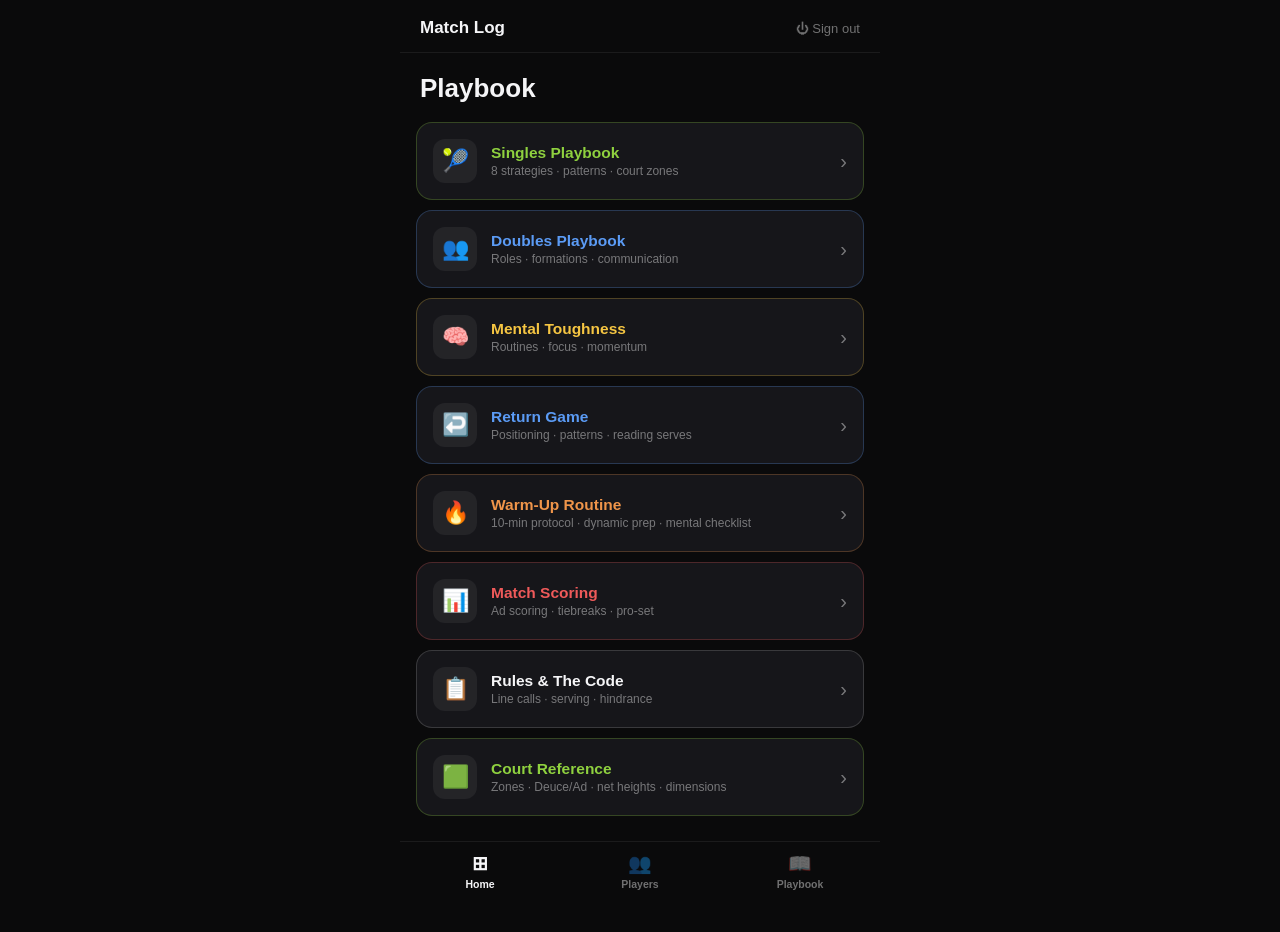
==== index.html @ 01ce5c06 "Rename index (3).html to index.html" ====
<!DOCTYPE html>
<html lang="en">
<head>
<meta charset="UTF-8">
<meta name="viewport" content="width=device-width, initial-scale=1, maximum-scale=1">
<meta name="apple-mobile-web-app-capable" content="yes">
<meta name="apple-mobile-web-app-title" content="Playbook">
<meta name="theme-color" content="#0a0a0b">
<title>Playbook</title>
<style>
  * { box-sizing: border-box; margin: 0; padding: 0; -webkit-tap-highlight-color: transparent; }

  :root {
    --bg: #0a0a0b;
    --surface: #0f0f11;
    --card: #16161a;
    --card-2: #1c1c21;
    --border: rgba(255,255,255,0.07);
    --text: #f5f5f7;
    --muted: rgba(255,255,255,0.42);
    --muted-2: rgba(255,255,255,0.6);
    --green: #8fd13f;
    --yellow: #f5c542;
    --blue: #5b9bf5;
    --red: #ef5a5a;
    --orange: #f0954a;
  }

  body {
    background: var(--bg);
    color: var(--text);
    font-family: -apple-system, BlinkMacSystemFont, 'SF Pro Text', 'Segoe UI', sans-serif;
    max-width: 480px;
    margin: 0 auto;
    padding-bottom: 90px;
    -webkit-font-smoothing: antialiased;
  }

  /* ── Top bar ── */
  .topbar {
    display: flex;
    align-items: center;
    justify-content: space-between;
    padding: 18px 20px 14px;
    border-bottom: 1px solid var(--border);
  }
  .topbar .app-name { font-size: 17px; font-weight: 700; }
  .topbar .signout { font-size: 13px; color: var(--muted); display: flex; align-items: center; gap: 5px; }

  .backrow {
    display: flex;
    align-items: center;
    gap: 8px;
    padding: 14px 20px 6px;
    color: var(--muted-2);
    font-size: 15px;
    font-weight: 500;
  }

  .page-title {
    padding: 6px 20px 18px;
    font-size: 15px;
    font-weight: 700;
    color: var(--muted-2);
  }

  /* ── Section wrapper ── */
  .section-block { padding: 0 16px; margin-bottom: 26px; }
  .section-block:first-of-type { margin-top: 4px; }

  .block-label {
    font-size: 12px;
    font-weight: 700;
    letter-spacing: 0.06em;
    text-transform: uppercase;
    color: var(--muted);
    padding: 0 4px 12px;
  }

  /* ── Win % stat cards ── */
  .stat-row {
    display: grid;
    grid-template-columns: 1fr 1fr 1fr;
    gap: 8px;
    margin-bottom: 10px;
  }
  .stat-card {
    background: var(--card);
    border: 1px solid var(--border);
    border-radius: 14px;
    padding: 14px 6px;
    text-align: center;
  }
  .stat-pct {
    font-size: 24px;
    font-weight: 800;
    letter-spacing: -0.5px;
  }
  .stat-label {
    font-size: 9.5px;
    font-weight: 700;
    letter-spacing: 0.05em;
    text-transform: uppercase;
    color: var(--muted);
    margin-top: 4px;
  }
  .insight-box {
    background: var(--card);
    border: 1px solid var(--border);
    border-radius: 12px;
    padding: 13px 14px;
    font-size: 13.5px;
    line-height: 1.5;
    color: var(--muted-2);
  }
  .insight-box b { color: var(--green); font-weight: 700; }

  /* ── Shots per point ── */
  .shot-row { margin-bottom: 14px; }
  .shot-row:last-child { margin-bottom: 8px; }
  .shot-top {
    display: flex;
    justify-content: space-between;
    align-items: baseline;
    margin-bottom: 6px;
  }
  .shot-name { font-size: 14px; font-weight: 700; }
  .shot-sub { font-size: 12px; color: var(--muted); font-weight: 500; margin-left: 6px; }
  .shot-pct { font-size: 14px; font-weight: 800; }
  .bar-track {
    height: 6px;
    border-radius: 99px;
    background: rgba(255,255,255,0.08);
    overflow: hidden;
  }
  .bar-fill { height: 100%; border-radius: 99px; }
  .shot-caption {
    font-size: 12px;
    color: var(--muted);
    margin-top: 10px;
    line-height: 1.5;
  }

  /* ── 8 strategies list ── */
  .strat-hint { font-size: 12.5px; color: var(--muted); margin-bottom: 12px; }
  .strat-item {
    display: flex;
    align-items: center;
    gap: 14px;
    background: var(--card);
    border: 1px solid var(--border);
    border-radius: 14px;
    padding: 15px 16px;
    margin-bottom: 8px;
    cursor: pointer;
  }
  .strat-num {
    width: 26px;
    height: 26px;
    border-radius: 8px;
    background: rgba(255,255,255,0.08);
    display: flex;
    align-items: center;
    justify-content: center;
    font-size: 12px;
    font-weight: 800;
    color: var(--muted-2);
    flex-shrink: 0;
  }
  .strat-name { flex: 1; font-size: 14.5px; font-weight: 700; }
  .strat-chevron { color: var(--muted); font-size: 18px; }
  .strat-detail {
    display: none;
    padding: 4px 16px 16px 56px;
    margin-top: -10px;
    background: var(--card);
    border: 1px solid var(--border);
    border-top: none;
    border-radius: 0 0 14px 14px;
    margin-bottom: 8px;
    font-size: 13.5px;
    line-height: 1.55;
    color: var(--muted-2);
  }
  .strat-item.open + .strat-detail { display: block; }
  .strat-item.open { border-radius: 14px 14px 0 0; margin-bottom: 0; }
  .strat-item.open .strat-chevron { transform: rotate(90deg); }

  /* ── Court zones ── */
  .zone-card {
    border-radius: 14px;
    padding: 14px 16px;
    margin-bottom: 8px;
    border: 1px solid;
  }
  .zone-card.kill    { background: rgba(143,209,63,0.08);  border-color: rgba(143,209,63,0.25); }
  .zone-card.attack  { background: rgba(245,197,66,0.08);  border-color: rgba(245,197,66,0.25); }
  .zone-card.neutral { background: rgba(91,155,245,0.08);  border-color: rgba(91,155,245,0.25); }
  .zone-card.defend  { background: rgba(239,90,90,0.08);   border-color: rgba(239,90,90,0.25); }
  .zone-top { display: flex; align-items: baseline; gap: 8px; margin-bottom: 4px; }
  .zone-name { font-size: 14.5px; font-weight: 800; }
  .zone-card.kill .zone-name    { color: var(--green); }
  .zone-card.attack .zone-name  { color: var(--yellow); }
  .zone-card.neutral .zone-name { color: var(--blue); }
  .zone-card.defend .zone-name  { color: var(--red); }
  .zone-loc { font-size: 12px; color: var(--muted); font-weight: 500; }
  .zone-desc { font-size: 13px; color: var(--muted-2); line-height: 1.5; }

  /* ── Pattern cards ── */
  .pattern-card {
    background: var(--card);
    border: 1px solid var(--border);
    border-radius: 14px;
    padding: 16px;
    margin-bottom: 10px;
  }
  .pattern-head {
    display: flex;
    align-items: center;
    gap: 10px;
    margin-bottom: 12px;
  }
  .pattern-icon { font-size: 17px; }
  .pattern-title { font-size: 15px; font-weight: 800; }
  .pattern-step {
    display: grid;
    grid-template-columns: 60px 1fr;
    gap: 12px;
    margin-bottom: 9px;
    font-size: 13px;
  }
  .pattern-step:last-of-type { margin-bottom: 10px; }
  .pattern-step .step-tag {
    color: var(--muted);
    font-weight: 700;
    font-size: 11px;
    letter-spacing: 0.03em;
    padding-top: 1px;
  }
  .pattern-step .step-desc { color: var(--muted-2); line-height: 1.45; }
  .pattern-note {
    font-size: 12.5px;
    color: var(--green);
    font-weight: 600;
    padding-top: 10px;
    border-top: 1px solid var(--border);
  }
  .pattern-note.blue { color: var(--blue); }

  /* ── Serve/Return section ── */
  .subhead {
    font-size: 11px;
    font-weight: 700;
    letter-spacing: 0.08em;
    text-transform: uppercase;
    color: var(--muted);
    margin: 16px 0 10px;
  }
  .subhead:first-child { margin-top: 0; }
  .sr-row {
    display: grid;
    grid-template-columns: 40px 1fr;
    gap: 12px;
    margin-bottom: 12px;
    font-size: 13px;
  }
  .sr-tag { font-weight: 800; color: var(--muted-2); font-size: 12px; }
  .sr-body strong { display: block; font-weight: 700; font-size: 13.5px; margin-bottom: 2px; }
  .sr-body span { color: var(--muted-2); line-height: 1.45; }

  .goal-row {
    display: flex;
    justify-content: space-between;
    padding: 9px 0;
    border-bottom: 1px solid var(--border);
    font-size: 13.5px;
  }
  .goal-row:last-child { border-bottom: none; }
  .goal-label { color: var(--muted-2); }
  .goal-val { font-weight: 800; }

  .pass-row {
    display: flex;
    justify-content: space-between;
    padding: 9px 0;
    border-bottom: 1px solid var(--border);
    font-size: 13.5px;
    align-items: center;
  }
  .pass-row:last-child { border-bottom: none; }
  .pass-label { color: var(--muted); font-weight: 600; }
  .pass-val { font-weight: 800; }
  .pass-val.primary { color: var(--yellow); }

  /* ── Keys for success ── */
  .key-row {
    display: flex;
    gap: 12px;
    align-items: flex-start;
    background: var(--card);
    border: 1px solid var(--border);
    border-radius: 14px;
    padding: 14px 16px;
    margin-bottom: 8px;
  }
  .key-icon { font-size: 18px; flex-shrink: 0; margin-top: 1px; }
  .key-text { font-size: 13.5px; line-height: 1.5; color: var(--muted-2); }

  /* ── divider ── */
  .hr {
    height: 8px;
    background: rgba(255,255,255,0.02);
    border-top: 1px solid var(--border);
    border-bottom: 1px solid var(--border);
    margin: 0 0 26px;
  }

  /* ── placeholder sections (not yet screenshotted) ── */
  .todo-section {
    margin: 0 16px 20px;
    background: var(--card);
    border: 1px dashed rgba(255,255,255,0.15);
    border-radius: 14px;
    padding: 18px;
    color: var(--muted);
    font-size: 13px;
    text-align: center;
  }
  .todo-section .todo-icon { font-size: 22px; margin-bottom: 6px; }

  /* ── bottom nav ── */
  .bottomnav {
    position: fixed;
    bottom: 0;
    left: 0;
    right: 0;
    max-width: 480px;
    margin: 0 auto;
    background: var(--bg);
    border-top: 1px solid var(--border);
    display: flex;
    padding: 10px 0 max(10px, env(safe-area-inset-bottom));
  }
  .navitem {
    flex: 1;
    display: flex;
    flex-direction: column;
    align-items: center;
    gap: 3px;
    font-size: 10.5px;
    font-weight: 600;
    color: var(--muted);
  }
  .navitem.active { color: var(--text); }
  .navitem .navicon { font-size: 19px; }

  /* ── Hero gradient card ── */
  .hero-card {
    border-radius: 18px;
    padding: 20px;
    margin: 0 16px 20px;
    border: 1px solid;
    position: relative;
    overflow: hidden;
  }
  .hero-card.green  { background: linear-gradient(160deg, rgba(143,209,63,0.14), rgba(143,209,63,0.02)); border-color: rgba(143,209,63,0.25); }
  .hero-card.blue   { background: linear-gradient(160deg, rgba(91,155,245,0.14), rgba(91,155,245,0.02)); border-color: rgba(91,155,245,0.25); }
  .hero-eyebrow {
    font-size: 11px;
    font-weight: 800;
    letter-spacing: 0.08em;
    text-transform: uppercase;
    margin-bottom: 6px;
  }
  .hero-card.green .hero-eyebrow { color: var(--green); }
  .hero-card.blue .hero-eyebrow  { color: var(--blue); }
  .hero-title { font-size: 22px; font-weight: 800; margin-bottom: 8px; letter-spacing: -0.3px; }
  .hero-desc { font-size: 13.5px; color: var(--muted-2); line-height: 1.55; margin-bottom: 14px; }
  .hero-stats {
    display: grid;
    grid-template-columns: 1fr 1fr 1fr;
    gap: 8px;
  }
  .hero-stat {
    background: rgba(255,255,255,0.05);
    border-radius: 12px;
    padding: 10px 6px;
    text-align: center;
  }
  .hero-stat .hs-label { font-size: 10px; color: var(--muted); font-weight: 600; margin-bottom: 3px; }
  .hero-stat .hs-val { font-size: 15px; font-weight: 800; }
  .hero-stat .hs-val.blue { color: var(--blue); }
  .hero-bullet {
    display: flex;
    align-items: center;
    gap: 8px;
    font-size: 13px;
    color: var(--muted-2);
  }
  .hero-dot { width: 7px; height: 7px; border-radius: 50%; background: var(--green); flex-shrink: 0; }

  /* ── Info rows (icon + title + desc) with card background ── */
  .info-card {
    display: flex;
    gap: 12px;
    background: var(--card);
    border: 1px solid var(--border);
    border-radius: 14px;
    padding: 14px 16px;
    margin-bottom: 8px;
  }
  .info-icon { font-size: 18px; flex-shrink: 0; margin-top: 1px; }
  .info-body strong { display: block; font-size: 14px; font-weight: 700; margin-bottom: 3px; }
  .info-body span { font-size: 13px; color: var(--muted-2); line-height: 1.5; }

  /* ── Priority box (return game 1st/2nd serve) ── */
  .priority-box {
    border-radius: 14px;
    padding: 16px;
    margin-bottom: 12px;
    border: 1px solid;
  }
  .priority-box.def   { background: rgba(91,155,245,0.06);  border-color: rgba(91,155,245,0.25); }
  .priority-box.off   { background: rgba(143,209,63,0.06);  border-color: rgba(143,209,63,0.25); }
  .priority-title {
    font-size: 13.5px;
    font-weight: 800;
    margin-bottom: 10px;
  }
  .priority-box.def .priority-title { color: var(--blue); }
  .priority-box.off .priority-title { color: var(--green); }
  .priority-list { list-style: none; }
  .priority-list li {
    font-size: 13px;
    color: var(--muted-2);
    padding: 5px 0 5px 16px;
    position: relative;
    line-height: 1.4;
  }
  .priority-list li::before {
    content: "•";
    position: absolute;
    left: 2px;
    color: var(--muted);
  }
  .priority-box.def .priority-list li::before { color: var(--blue); }
  .priority-box.off .priority-list li::before { color: var(--green); }

  /* ── numbered pattern cards (return patterns) ── */
  .num-card {
    background: var(--card);
    border: 1px solid var(--border);
    border-radius: 14px;
    padding: 15px 16px;
    margin-bottom: 8px;
  }
  .num-head { display: flex; align-items: center; gap: 10px; margin-bottom: 8px; }
  .num-badge {
    width: 22px; height: 22px;
    border-radius: 50%;
    background: rgba(143,209,63,0.15);
    color: var(--green);
    font-size: 11px;
    font-weight: 800;
    display: flex; align-items: center; justify-content: center;
    flex-shrink: 0;
  }
  .num-title { font-size: 14.5px; font-weight: 700; flex: 1; }
  .num-desc { font-size: 13px; color: var(--muted-2); line-height: 1.5; margin-bottom: 10px; }
  .num-tags { display: grid; grid-template-columns: 1fr 1fr; gap: 8px; }
  .num-tag {
    background: rgba(255,255,255,0.05);
    border-radius: 10px;
    padding: 8px 10px;
  }
  .num-tag .nt-label { font-size: 9.5px; font-weight: 700; letter-spacing: 0.05em; text-transform: uppercase; color: var(--muted); margin-bottom: 3px; }
  .num-tag .nt-val { font-size: 12px; color: var(--muted-2); line-height: 1.35; }

  /* ── mental approach mini cards ── */
  .mini-highlight {
    padding: 12px 14px;
    border-radius: 12px;
    background: rgba(245,197,66,0.06);
    border: 1px solid rgba(245,197,66,0.2);
    margin-bottom: 8px;
  }
  .mini-highlight .mh-title { font-size: 12.5px; font-weight: 800; color: var(--yellow); margin-bottom: 4px; }
  .mini-highlight .mh-body { font-size: 13px; color: var(--muted-2); line-height: 1.5; }

  /* ── quote-style rows (reading the serve) ── */
  .cue-icon-row {
    display: flex;
    gap: 12px;
    padding: 13px 0;
    border-bottom: 1px solid var(--border);
  }
  .cue-icon-row:last-child { border-bottom: none; }
  .cue-emoji { font-size: 17px; flex-shrink: 0; margin-top: 1px; width: 22px; text-align: center; }
  .cue-body strong { display: block; font-size: 13.5px; font-weight: 700; margin-bottom: 2px; }
  .cue-body span { font-size: 12.5px; color: var(--muted-2); line-height: 1.45; }

  /* ── timeline cards (warm-up on-court protocol) ── */
  .timeline-card {
    border-radius: 14px;
    padding: 14px 16px;
    margin-bottom: 8px;
    border: 1px solid;
    display: grid;
    grid-template-columns: 52px 1fr;
    gap: 12px;
  }
  .timeline-card.c1 { background: rgba(143,209,63,0.06); border-color: rgba(143,209,63,0.22); }
  .timeline-card.c2 { background: rgba(91,155,245,0.06); border-color: rgba(91,155,245,0.22); }
  .timeline-card.c3 { background: rgba(192,132,252,0.06); border-color: rgba(192,132,252,0.22); }
  .timeline-card.c4 { background: rgba(245,197,66,0.06); border-color: rgba(245,197,66,0.22); }
  .timeline-card.c5 { background: rgba(239,90,90,0.06); border-color: rgba(239,90,90,0.22); }
  .tl-time { font-size: 13px; font-weight: 800; }
  .timeline-card.c1 .tl-time { color: var(--green); }
  .timeline-card.c2 .tl-time { color: var(--blue); }
  .timeline-card.c3 .tl-time { color: #c084fc; }
  .timeline-card.c4 .tl-time { color: var(--yellow); }
  .timeline-card.c5 .tl-time { color: var(--red); }
  .tl-dur { font-size: 10.5px; color: var(--muted); margin-top: 1px; }
  .tl-title { font-size: 14px; font-weight: 700; margin-bottom: 6px; display: flex; align-items: center; gap: 6px; }
  .tl-list { list-style: none; }
  .tl-list li { font-size: 12.5px; color: var(--muted-2); line-height: 1.5; padding-left: 12px; position: relative; }
  .tl-list li::before { content: "·"; position: absolute; left: 0; }

  /* ── simple move rows (dynamic movement) ── */
  .move-row {
    display: flex;
    justify-content: space-between;
    align-items: center;
    background: var(--card);
    border: 1px solid var(--border);
    border-radius: 12px;
    padding: 12px 14px;
    margin-bottom: 6px;
  }
  .move-name { font-size: 13.5px; font-weight: 700; margin-bottom: 2px; }
  .move-desc { font-size: 12px; color: var(--muted); }
  .move-badge {
    font-size: 11px;
    font-weight: 700;
    color: var(--muted-2);
    background: rgba(255,255,255,0.07);
    padding: 4px 9px;
    border-radius: 8px;
    white-space: nowrap;
    flex-shrink: 0;
    margin-left: 10px;
  }

  /* ── checklist ── */
  .check-row {
    display: flex;
    align-items: center;
    gap: 12px;
    background: var(--card);
    border: 1px solid var(--border);
    border-radius: 12px;
    padding: 13px 15px;
    margin-bottom: 6px;
    font-size: 13.5px;
    color: var(--muted-2);
    line-height: 1.4;
  }
  .check-circle {
    width: 18px; height: 18px;
    border-radius: 50%;
    border: 2px solid rgba(255,255,255,0.25);
    flex-shrink: 0;
  }
  .note-box {
    background: rgba(255,255,255,0.03);
    border: 1px dashed rgba(255,255,255,0.15);
    border-radius: 12px;
    padding: 13px 15px;
    font-size: 12.5px;
    color: var(--muted);
    line-height: 1.5;
    margin-top: 4px;
  }
  .note-box strong { color: var(--muted-2); display: block; margin-bottom: 3px; font-size: 11px; letter-spacing: 0.05em; text-transform: uppercase; }

  /* ── quick reference table ── */
  .ref-table { background: var(--card); border: 1px solid var(--border); border-radius: 14px; overflow: hidden; }
  .ref-row {
    display: flex;
    justify-content: space-between;
    align-items: center;
    padding: 13px 16px;
    border-bottom: 1px solid var(--border);
    font-size: 13px;
  }
  .ref-row:last-child { border-bottom: none; }
  .ref-label { color: var(--muted-2); }
  .ref-val { font-weight: 800; font-size: 13px; }

  /* ── expandable rule card ── */
  .exp-card {
    border-radius: 14px;
    border: 1px solid;
    margin-bottom: 8px;
    overflow: hidden;
  }
  .exp-card.green  { border-color: rgba(143,209,63,0.25); }
  .exp-card.orange { border-color: rgba(240,149,74,0.25); }
  .exp-card.red    { border-color: rgba(239,90,90,0.25); }
  .exp-head {
    display: flex;
    align-items: center;
    gap: 10px;
    padding: 14px 16px;
    cursor: pointer;
  }
  .exp-card.green .exp-head  { background: rgba(143,209,63,0.07); }
  .exp-card.orange .exp-head { background: rgba(240,149,74,0.07); }
  .exp-card.red .exp-head    { background: rgba(239,90,90,0.07); }
  .exp-icon { font-size: 16px; }
  .exp-title { font-size: 14px; font-weight: 800; flex: 1; }
  .exp-card.green .exp-title  { color: var(--green); }
  .exp-card.orange .exp-title { color: var(--orange); }
  .exp-card.red .exp-title    { color: var(--red); }
  .exp-chevron { color: var(--muted); transition: transform 0.2s; }
  .exp-head.open .exp-chevron { transform: rotate(180deg); }
  .exp-body {
    display: none;
    padding: 4px 16px 16px;
    background: var(--card);
  }
  .exp-head.open + .exp-body { display: block; }
  .exp-body ul { list-style: none; }
  .exp-body li {
    font-size: 13px;
    color: var(--muted-2);
    line-height: 1.5;
    padding: 6px 0 6px 16px;
    position: relative;
  }
  .exp-body li::before { content: "›"; position: absolute; left: 0; color: var(--muted); font-weight: 700; }

  /* ── tiebreak table ── */
  .tb-toggle {
    display: flex;
    background: var(--card);
    border-radius: 12px;
    padding: 4px;
    margin-bottom: 12px;
    border: 1px solid var(--border);
  }
  .tb-toggle-btn {
    flex: 1;
    text-align: center;
    padding: 8px;
    border-radius: 9px;
    font-size: 13px;
    font-weight: 700;
    color: var(--muted);
  }
  .tb-toggle-btn.active { background: var(--blue); color: #fff; }
  .tb-table { background: var(--card); border: 1px solid var(--border); border-radius: 14px; overflow: hidden; }
  .tb-header-row, .tb-row {
    display: grid;
    grid-template-columns: 1fr 1fr 1.4fr;
    padding: 11px 16px;
    font-size: 12.5px;
    align-items: center;
  }
  .tb-header-row {
    color: var(--muted);
    font-weight: 700;
    font-size: 10.5px;
    letter-spacing: 0.05em;
    text-transform: uppercase;
    border-bottom: 1px solid var(--border);
  }
  .tb-row { border-bottom: 1px solid var(--border); color: var(--muted-2); }
  .tb-row:last-child { border-bottom: none; }
  .tb-row.change-ends {
    grid-template-columns: 1fr;
    text-align: center;
    color: var(--muted);
    font-weight: 700;
    font-size: 11px;
    background: rgba(255,255,255,0.02);
  }
  .tb-server { font-weight: 800; color: var(--blue); }

  /* ── code category badges ── */
  .code-cat {
    display: flex;
    align-items: center;
    gap: 10px;
    padding: 12px 4px;
    font-size: 13.5px;
    font-weight: 800;
    color: var(--text);
    border-top: 1px solid var(--border);
    margin-top: 4px;
  }
  .code-cat:first-child { border-top: none; margin-top: 0; }
  .code-cat .cat-count { margin-left: auto; font-size: 11px; font-weight: 600; color: var(--muted); }
  .code-rule {
    padding: 12px 4px 12px 14px;
    border-bottom: 1px solid var(--border);
  }
  .code-rule:last-child { border-bottom: none; }
  .code-rule strong { display: block; font-size: 13px; font-weight: 700; margin-bottom: 3px; }
  .code-rule span { font-size: 12.5px; color: var(--muted-2); line-height: 1.5; }
  .golden-rule {
    background: rgba(245,197,66,0.08);
    border: 1px solid rgba(245,197,66,0.25);
    border-radius: 14px;
    padding: 14px 16px;
    margin-bottom: 16px;
    font-size: 13px;
    line-height: 1.5;
    color: var(--muted-2);
  }
  .golden-rule strong { color: var(--yellow); }

  /* ── formation card (doubles) ── */
  .formation-card {
    background: var(--card);
    border: 1px solid var(--border);
    border-radius: 14px;
    padding: 15px 16px;
    margin-bottom: 8px;
  }
  .formation-head { display: flex; justify-content: space-between; align-items: center; margin-bottom: 10px; }
  .formation-name { font-size: 14.5px; font-weight: 800; }
  .formation-badge {
    font-size: 10px;
    font-weight: 800;
    letter-spacing: 0.04em;
    padding: 4px 9px;
    border-radius: 7px;
  }
  .formation-badge.aggressive { background: rgba(239,90,90,0.15); color: var(--red); }
  .formation-badge.defensive  { background: rgba(91,155,245,0.15); color: var(--blue); }
  .formation-badge.standard   { background: rgba(255,255,255,0.1); color: var(--muted-2); }
  .pc-cols { display: grid; grid-template-columns: 1fr 1fr; gap: 10px; }
  .pc-col-label { font-size: 10px; font-weight: 800; letter-spacing: 0.05em; margin-bottom: 6px; }
  .pc-col-label.pro { color: var(--green); }
  .pc-col-label.con { color: var(--red); }
  .pc-col ul { list-style: none; }
  .pc-col li { font-size: 12px; color: var(--muted-2); line-height: 1.5; padding-left: 12px; position: relative; margin-bottom: 3px; }
  .pc-col li::before { content: "•"; position: absolute; left: 0; color: var(--muted); }

  /* ── role card (doubles) ── */
  .role-card {
    border-radius: 14px;
    padding: 15px 16px;
    margin-bottom: 8px;
    border: 1px solid;
  }
  .role-card.a { background: rgba(143,209,63,0.06); border-color: rgba(143,209,63,0.22); }
  .role-card.b { background: rgba(91,155,245,0.06); border-color: rgba(91,155,245,0.22); }
  .role-card.c { background: rgba(245,197,66,0.06); border-color: rgba(245,197,66,0.22); }
  .role-card.d { background: rgba(192,132,252,0.06); border-color: rgba(192,132,252,0.22); }
  .role-title { font-size: 14px; font-weight: 800; margin-bottom: 8px; }
  .role-card.a .role-title { color: var(--green); }
  .role-card.b .role-title { color: var(--blue); }
  .role-card.c .role-title { color: var(--yellow); }
  .role-card.d .role-title { color: #c084fc; }
  .role-card ul { list-style: none; }
  .role-card li { font-size: 12.5px; color: var(--muted-2); line-height: 1.5; padding: 3px 0 3px 14px; position: relative; }
  .role-card li::before { content: "›"; position: absolute; left: 0; color: var(--muted); }

  /* ── principle card (doubles fundamentals) ── */
  .principle-card {
    background: var(--card);
    border: 1px solid var(--border);
    border-radius: 14px;
    margin-bottom: 8px;
    overflow: hidden;
  }
  .principle-head {
    display: flex;
    align-items: center;
    gap: 10px;
    padding: 14px 16px;
    cursor: pointer;
  }
  .principle-num {
    width: 24px; height: 24px;
    border-radius: 50%;
    background: rgba(143,209,63,0.15);
    color: var(--green);
    font-size: 11px;
    font-weight: 800;
    display: flex; align-items: center; justify-content: center;
    flex-shrink: 0;
  }
  .principle-title { font-size: 14px; font-weight: 700; flex: 1; }
  .principle-chevron { color: var(--muted); transition: transform 0.2s; }
  .principle-head.open .principle-chevron { transform: rotate(180deg); }
  .principle-body {
    display: none;
    padding: 0 16px 16px 50px;
    font-size: 13px;
    color: var(--muted-2);
    line-height: 1.55;
  }
  .principle-head.open + .principle-body { display: block; }
  .principle-body ul { list-style: none; margin-top: 8px; }
  .principle-body li { padding: 4px 0 4px 14px; position: relative; }
  .principle-body li::before { content: "›"; position: absolute; left: 0; color: var(--muted); }

  /* ── court diagram ── */
  .court-diagram-wrap {
    background: var(--card);
    border: 1px solid var(--border);
    border-radius: 16px;
    padding: 16px;
    margin-bottom: 10px;
  }
  .court-diagram-title {
    text-align: center;
    font-size: 13px;
    font-weight: 700;
    margin-bottom: 2px;
  }
  .court-diagram-sub {
    text-align: center;
    font-size: 10.5px;
    color: var(--muted);
    margin-bottom: 12px;
  }
  .legend-grid {
    display: grid;
    grid-template-columns: 1fr 1fr;
    gap: 8px;
    margin-bottom: 20px;
  }
  .legend-chip {
    display: flex;
    align-items: center;
    gap: 8px;
    background: var(--card);
    border: 1px solid var(--border);
    border-radius: 12px;
    padding: 11px 12px;
  }
  .legend-dot { width: 9px; height: 9px; border-radius: 50%; flex-shrink: 0; }
  .legend-dot.kill    { background: var(--green); }
  .legend-dot.attack  { background: var(--orange); }
  .legend-dot.neutral { background: var(--blue); }
  .legend-dot.defend  { background: var(--red); }
  .legend-text strong { display: block; font-size: 12.5px; font-weight: 700; }
  .legend-text span { font-size: 10.5px; color: var(--muted); }

  #singles, #doubles, #mental, #return, #warmup, #scoring, #rules, #court {
    scroll-margin-top: 64px;
    display: none;
  }
  #singles.active, #doubles.active, #mental.active, #return.active,
  #warmup.active, #scoring.active, #rules.active, #court.active {
    display: block;
  }

  /* ── menu screen cards ── */
  .menu-card {
    display: flex;
    align-items: center;
    gap: 14px;
    background: var(--card);
    border: 1px solid var(--border);
    border-radius: 16px;
    padding: 16px;
    margin-bottom: 10px;
    cursor: pointer;
    transition: transform 0.1s;
  }
  .menu-card:active { transform: scale(0.98); }
  .menu-icon {
    width: 44px;
    height: 44px;
    border-radius: 12px;
    background: rgba(255,255,255,0.06);
    display: flex;
    align-items: center;
    justify-content: center;
    font-size: 22px;
    flex-shrink: 0;
  }
  .menu-body { flex: 1; }
  .menu-title { font-size: 15.5px; font-weight: 800; margin-bottom: 2px; }
  .menu-sub { font-size: 12px; color: var(--muted); }
  .menu-chevron { color: var(--muted); font-size: 20px; flex-shrink: 0; }

  /* nav pills for section jump */
  .jumpnav {
    display: flex;
    gap: 8px;
    overflow-x: auto;
    padding: 12px 16px 16px;
    scrollbar-width: none;
    position: sticky;
    top: 0;
    background: var(--bg);
    z-index: 50;
    border-bottom: 1px solid var(--border);
  }
  .jumpnav::-webkit-scrollbar { display: none; }
  .jumppill {
    flex-shrink: 0;
    padding: 6px 13px;
    border-radius: 99px;
    border: 1px solid var(--border);
    background: var(--card);
    color: var(--muted);
    font-size: 11.5px;
    font-weight: 600;
    text-decoration: none;
    white-space: nowrap;
    transition: all 0.15s;
  }
  .jumppill:active { background: var(--card-2); color: var(--text); }
  .jumppill.active { background: var(--blue); color: #fff; border-color: var(--blue); }
</style>
</head>
<body>

<div class="topbar">
  <div class="app-name">Match Log</div>
  <div class="signout">⏻ Sign out</div>
</div>

<!-- ═══════════════════════════════════════
     MENU SCREEN
════════════════════════════════════════ -->
<div id="menu-screen">
  <div class="page-title" style="padding: 20px 20px 18px; font-size: 26px; font-weight: 800; color: var(--text);">Playbook</div>

  <div class="section-block" style="margin-top:0;">
    <div class="menu-card" onclick="goTo('singles')" style="border-color: rgba(143,209,63,0.25);">
      <div class="menu-icon">🎾</div>
      <div class="menu-body">
        <div class="menu-title" style="color: var(--green);">Singles Playbook</div>
        <div class="menu-sub">8 strategies · patterns · court zones</div>
      </div>
      <span class="menu-chevron">›</span>
    </div>

    <div class="menu-card" onclick="goTo('doubles')" style="border-color: rgba(91,155,245,0.25);">
      <div class="menu-icon">👥</div>
      <div class="menu-body">
        <div class="menu-title" style="color: var(--blue);">Doubles Playbook</div>
        <div class="menu-sub">Roles · formations · communication</div>
      </div>
      <span class="menu-chevron">›</span>
    </div>

    <div class="menu-card" onclick="goTo('mental')" style="border-color: rgba(245,197,66,0.25);">
      <div class="menu-icon">🧠</div>
      <div class="menu-body">
        <div class="menu-title" style="color: var(--yellow);">Mental Toughness</div>
        <div class="menu-sub">Routines · focus · momentum</div>
      </div>
      <span class="menu-chevron">›</span>
    </div>

    <div class="menu-card" onclick="goTo('return')" style="border-color: rgba(91,155,245,0.25);">
      <div class="menu-icon">↩️</div>
      <div class="menu-body">
        <div class="menu-title" style="color: var(--blue);">Return Game</div>
        <div class="menu-sub">Positioning · patterns · reading serves</div>
      </div>
      <span class="menu-chevron">›</span>
    </div>

    <div class="menu-card" onclick="goTo('warmup')" style="border-color: rgba(240,149,74,0.25);">
      <div class="menu-icon">🔥</div>
      <div class="menu-body">
        <div class="menu-title" style="color: var(--orange);">Warm-Up Routine</div>
        <div class="menu-sub">10-min protocol · dynamic prep · mental checklist</div>
      </div>
      <span class="menu-chevron">›</span>
    </div>

    <div class="menu-card" onclick="goTo('scoring')" style="border-color: rgba(239,90,90,0.25);">
      <div class="menu-icon">📊</div>
      <div class="menu-body">
        <div class="menu-title" style="color: var(--red);">Match Scoring</div>
        <div class="menu-sub">Ad scoring · tiebreaks · pro-set</div>
      </div>
      <span class="menu-chevron">›</span>
    </div>

    <div class="menu-card" onclick="goTo('rules')" style="border-color: rgba(255,255,255,0.15);">
      <div class="menu-icon">📋</div>
      <div class="menu-body">
        <div class="menu-title">Rules & The Code</div>
        <div class="menu-sub">Line calls · serving · hindrance</div>
      </div>
      <span class="menu-chevron">›</span>
    </div>

    <div class="menu-card" onclick="goTo('court')" style="border-color: rgba(143,209,63,0.25);">
      <div class="menu-icon">🟩</div>
      <div class="menu-body">
        <div class="menu-title" style="color: var(--green);">Court Reference</div>
        <div class="menu-sub">Zones · Deuce/Ad · net heights · dimensions</div>
      </div>
      <span class="menu-chevron">›</span>
    </div>
  </div>

  <div class="bottomnav">
    <div class="navitem active"><span class="navicon">⊞</span>Home</div>
    <div class="navitem"><span class="navicon">👥</span>Players</div>
    <div class="navitem"><span class="navicon">📖</span>Playbook</div>
  </div>
</div>

<!-- ═══════════════════════════════════════
     DETAIL PAGES (hidden until opened)
════════════════════════════════════════ -->
<div id="pages-wrap" style="display:none;">

<div class="backrow" onclick="goHome()" style="cursor:pointer;">‹ Playbook</div>

<!-- ═══════════════════════════════════════
     SINGLES — fully matched to screenshot
════════════════════════════════════════ -->
<div id="singles">

  <div class="section-block" style="margin-top:4px;">
    <h2 style="font-size:22px; font-weight:800;">Singles</h2>
  </div>

  <div class="section-block">
    <div class="block-label">Win % by Position</div>
    <div class="stat-row">
      <div class="stat-card">
        <div class="stat-pct" style="color:var(--green)">46%</div>
        <div class="stat-label">Baseline</div>
      </div>
      <div class="stat-card">
        <div class="stat-pct" style="color:var(--yellow)">66%</div>
        <div class="stat-label">Approaching</div>
      </div>
      <div class="stat-card">
        <div class="stat-pct" style="color:var(--green)">69%</div>
        <div class="stat-label">Serve & Volley</div>
      </div>
    </div>
    <div class="insight-box">
      Approaching with a heavy forehand to the backhand raises win % to <b>71%</b>
    </div>
  </div>

  <div class="section-block">
    <div class="block-label">Shots per Point</div>

    <div class="shot-row">
      <div class="shot-top">
        <div><span class="shot-name">1–4 shots</span><span class="shot-sub">First Strike</span></div>
        <div class="shot-pct">70%</div>
      </div>
      <div class="bar-track"><div class="bar-fill" style="width:70%; background:var(--green);"></div></div>
    </div>

    <div class="shot-row">
      <div class="shot-top">
        <div><span class="shot-name">5–8 shots</span><span class="shot-sub">Pattern Play</span></div>
        <div class="shot-pct">20%</div>
      </div>
      <div class="bar-track"><div class="bar-fill" style="width:20%; background:var(--yellow);"></div></div>
    </div>

    <div class="shot-row">
      <div class="shot-top">
        <div><span class="shot-name">9+ shots</span><span class="shot-sub">Extended Rally</span></div>
        <div class="shot-pct">10%</div>
      </div>
      <div class="bar-track"><div class="bar-fill" style="width:10%; background:var(--blue);"></div></div>
    </div>

    <div class="shot-caption">Spend the most time on serve, return, serve+1, and return+1.</div>
  </div>

  <div class="section-block">
    <div class="block-label">8 Strategies</div>
    <div class="strat-hint">Tap any strategy to expand</div>

    <div class="strat-item" onclick="toggleStrat(this)">
      <div class="strat-num">1</div>
      <div class="strat-name">Out-Rally the Opponent</div>
      <div class="strat-chevron">›</div>
    </div>
    <div class="strat-detail">Build points with consistent, high-margin cross-court shots. Make them hit one more ball than they want to. Patience wins more points than power at every level below the pros.</div>

    <div class="strat-item" onclick="toggleStrat(this)">
      <div class="strat-num">2</div>
      <div class="strat-name">Play Aggressively</div>
      <div class="strat-chevron">›</div>
    </div>
    <div class="strat-detail">Take time away from your opponent. Step inside the baseline on short balls, take the ball on the rise, and dictate rather than react.</div>

    <div class="strat-item" onclick="toggleStrat(this)">
      <div class="strat-num">3</div>
      <div class="strat-name">Play Your Strengths</div>
      <div class="strat-chevron">›</div>
    </div>
    <div class="strat-detail">Run around your backhand to hit forehands when you can. Construct points that funnel the ball toward your best shot, especially on important points.</div>

    <div class="strat-item" onclick="toggleStrat(this)">
      <div class="strat-num">4</div>
      <div class="strat-name">Attack the Opponent's Weakness</div>
      <div class="strat-chevron">›</div>
    </div>
    <div class="strat-detail">Identify their weaker wing early in the warm-up and target it relentlessly, especially on big points. Don't get cute — repetition breaks people down.</div>

    <div class="strat-item" onclick="toggleStrat(this)">
      <div class="strat-num">5</div>
      <div class="strat-name">Attack the Net</div>
      <div class="strat-chevron">›</div>
    </div>
    <div class="strat-detail">Look for short balls and approach with depth and margin. Split-step on their reply, then finish with a high-percentage volley into open space.</div>

    <div class="strat-item" onclick="toggleStrat(this)">
      <div class="strat-num">6</div>
      <div class="strat-name">Bring the Opponent to the Net</div>
      <div class="strat-chevron">›</div>
    </div>
    <div class="strat-detail">Use drop shots and short slices to pull baseline-only players forward into unfamiliar territory. Follow with a passing shot or lob.</div>

    <div class="strat-item" onclick="toggleStrat(this)">
      <div class="strat-num">7</div>
      <div class="strat-name">Use Variety to Create Errors</div>
      <div class="strat-chevron">›</div>
    </div>
    <div class="strat-detail">Mix spins, heights, and pace. A slice after three topspin balls in a row disrupts timing more than any single "big" shot.</div>

    <div class="strat-item" onclick="toggleStrat(this)">
      <div class="strat-num">8</div>
      <div class="strat-name">Open the Court</div>
      <div class="strat-chevron">›</div>
    </div>
    <div class="strat-detail">Move your opponent side to side with sharp angles before going for the winner into the space you created. Set up the shot two balls ahead.</div>
  </div>

  <div class="section-block">
    <div class="block-label">Court Zones</div>

    <div class="zone-card kill">
      <div class="zone-top"><span class="zone-name">Kill Zone</span><span class="zone-loc">Around the service line</span></div>
      <div class="zone-desc">Finish the point. All attacking-zone rules apply. Look to volley or put away.</div>
    </div>

    <div class="zone-card attack">
      <div class="zone-top"><span class="zone-name">Attack Zone</span><span class="zone-loc">Inside the baseline</span></div>
      <div class="zone-desc">Court has shortened — keep the ball within 3 ft over the net. Don't let it sail long.</div>
    </div>

    <div class="zone-card neutral">
      <div class="zone-top"><span class="zone-name">Neutral Zone</span><span class="zone-loc">Behind baseline, comfortable</span></div>
      <div class="zone-desc">Focus on depth. Hit 3–6 ft over the net with topspin to push opponent back.</div>
    </div>

    <div class="zone-card defend">
      <div class="zone-top"><span class="zone-name">Defend Zone</span><span class="zone-loc">6+ feet behind the baseline</span></div>
      <div class="zone-desc">Hit at least 6 ft over the net. Prioritize consistency, depth, and recovery time.</div>
    </div>
  </div>

  <div class="section-block">
    <div class="block-label">Patterns of Play</div>

    <div class="pattern-card">
      <div class="pattern-head"><span class="pattern-icon">🎾</span><span class="pattern-title">The 2-1</span></div>
      <div class="pattern-step"><span class="step-tag">SHOT 1</span><span class="step-desc">Deep to C+ — push opponent behind the baseline.</span></div>
      <div class="pattern-step"><span class="step-tag">SHOT 2</span><span class="step-desc">Wide to D — pull them off the court, opening the far side.</span></div>
      <div class="pattern-step"><span class="step-tag">SHOT 3</span><span class="step-desc">To A — the unspectacular winner into the open court.</span></div>
      <div class="pattern-note">This is your default point-building pattern.</div>
    </div>

    <div class="pattern-card">
      <div class="pattern-head"><span class="pattern-icon">🛡️</span><span class="pattern-title">The Backhand Cage</span></div>
      <div class="pattern-step"><span class="step-tag">STEP 1</span><span class="step-desc">Use your forehand (sword) to attack their backhand (shield).</span></div>
      <div class="pattern-step"><span class="step-tag">STEP 2</span><span class="step-desc">Make them hit 4 backhands in a row — no relief.</span></div>
      <div class="pattern-step"><span class="step-tag">STEP 3</span><span class="step-desc">Wait for the short ball and put it away.</span></div>
      <div class="pattern-note blue">Counter: if opponent uses this on you, hit backhand down the line without giving up position.</div>
    </div>

    <div class="pattern-card">
      <div class="pattern-head"><span class="pattern-icon">⚡</span><span class="pattern-title">Serve + 1 Forehand</span></div>
      <div class="pattern-step"><span class="step-tag">SERVE</span><span class="step-desc">Out wide or into the body to create an angle.</span></div>
      <div class="pattern-step"><span class="step-tag">+1</span><span class="step-desc">Run around the reply and hit a forehand — forehands win 2× more than backhands.</span></div>
      <div class="pattern-step"><span class="step-tag">TIP</span><span class="step-desc">Attack the Deuce or Ad side twice in a row — removes opponent's anticipation.</span></div>
      <div class="pattern-note">70% of all points end in 1–4 shots. Win here, win the match.</div>
    </div>
  </div>

  <div class="section-block">
    <div class="block-label">Serve</div>

    <div class="subhead">Patterns</div>
    <div class="sr-row">
      <span class="sr-tag">1ST</span>
      <div class="sr-body"><span>Out wide to zones 1 & 8 — maximizes return angle for your partner/next shot.</span></div>
    </div>
    <div class="sr-row">
      <span class="sr-tag">2ND</span>
      <div class="sr-body"><span>Body-backhand jammer (zones 3 & 7) or into the backhand — limit the returner's options.</span></div>
    </div>

    <div class="subhead">Goals</div>
    <div class="goal-row"><span class="goal-label">1st Serve In</span><span class="goal-val">60%</span></div>
    <div class="goal-row"><span class="goal-label">1st Serve Points Won</span><span class="goal-val">70%</span></div>
    <div class="goal-row"><span class="goal-label">2nd Serve Points Won</span><span class="goal-val">50%</span></div>
    <div class="goal-row"><span class="goal-label">Break Points Saved</span><span class="goal-val">60%</span></div>
    <div class="goal-row"><span class="goal-label">Service Games Won</span><span class="goal-val">80%</span></div>
  </div>

  <div class="section-block">
    <div class="block-label">Return</div>

    <div class="sr-row">
      <span class="sr-tag">1ST</span>
      <div class="sr-body"><strong>Defensive</strong><span>Return deep down the middle — neutralize the serve and start the point.</span></div>
    </div>
    <div class="sr-row">
      <span class="sr-tag">2ND</span>
      <div class="sr-body"><strong>Offensive</strong><span>Step up and take the ball early. Run around it and hit a forehand. Big shots go to big targets.</span></div>
    </div>
    <div class="shot-caption" style="margin-top:2px;">70% (men) / 75% (women) of returns come back in play.</div>
  </div>

  <div class="section-block">
    <div class="block-label">Passing Shots</div>
    <div class="pass-row"><span class="pass-label">Primary</span><span class="pass-val primary">Crosscourt roll</span></div>
    <div class="pass-row"><span class="pass-label">Secondary</span><span class="pass-val">Down the line</span></div>
  </div>

  <div class="section-block">
    <div class="block-label">Keys for Success</div>

    <div class="key-row">
      <span class="key-icon">🎯</span>
      <span class="key-text">The best players in the world win 55% of 1+1 points. Be ready to lose 45%.</span>
    </div>
    <div class="key-row">
      <span class="key-icon">❌</span>
      <span class="key-text">80% of points end in errors. Make your opponent uncomfortable.</span>
    </div>
    <div class="key-row">
      <span class="key-icon">💪</span>
      <span class="key-text">Forehands produce 2× more winners than backhands. Run around the backhand.</span>
    </div>
    <div class="key-row">
      <span class="key-icon">📍</span>
      <span class="key-text">C+ is where most players stand — use this to plan your patterns.</span>
    </div>
    <div class="key-row">
      <span class="key-icon">📈</span>
      <span class="key-text">Spend 80% of time developing strengths, 20% minimizing weaknesses.</span>
    </div>
    <div class="key-row">
      <span class="key-icon">🎾</span>
      <span class="key-text">Play more than you practice. Match experience builds court instincts.</span>
    </div>
  </div>

</div>

<div class="hr"></div>

<!-- ═══════════════════════════════════════
     PLACEHOLDER SECTIONS — send screenshots to fill these in
════════════════════════════════════════ -->
<div id="doubles">
  <div class="hero-card blue">
    <div class="hero-eyebrow">Doubles</div>
    <div class="hero-title">Both Up</div>
    <div class="hero-desc">The team that wins the net wins the match. AI strategy flows from this principle.</div>
  </div>

  <div class="section-block">
    <div class="block-label">5 Fundamentals</div>
    <div class="strat-hint">Tap to expand</div>

    <div class="principle-card">
      <div class="principle-head" onclick="togglePrinciple(this)">
        <div class="principle-num">1</div>
        <div class="principle-title">Win the Net</div>
        <div class="principle-chevron">⌄</div>
      </div>
      <div class="principle-body">
        The team that controls the net wins. Make it your constant goal on both partners' halves.
        <ul>
          <li>Both players at net win far more points than either baseline pairing</li>
          <li>Every wide + volley + approach opportunity is worth taking</li>
          <li>Force your opponents back with pace and depth, then move in together</li>
          <li>Net control shifts momentum — defend it aggressively</li>
        </ul>
      </div>
    </div>

    <div class="principle-card">
      <div class="principle-head" onclick="togglePrinciple(this)">
        <div class="principle-num">2</div>
        <div class="principle-title">Keep the Ball Low</div>
        <div class="principle-chevron">⌄</div>
      </div>
      <div class="principle-body">
        Low balls force opponents to volley up, giving you the opportunity to put it away.
        <ul>
          <li>Aim below the top of the net on cross-court returns and passing attempts</li>
          <li>Topspin dips the ball quickly — ideal for keeping opponents from attacking</li>
          <li>A dip dropping ball into the net player's feet neutralizes any formation</li>
          <li>The team forced to volley up is losing the exchange</li>
        </ul>
      </div>
    </div>

    <div class="principle-card">
      <div class="principle-head" onclick="togglePrinciple(this)">
        <div class="principle-num">3</div>
        <div class="principle-title">Communicate Constantly</div>
        <div class="principle-chevron">⌄</div>
      </div>
      <div class="principle-body">
        Talk before every point, between points, and during points.
        <ul>
          <li>Call "mine" or "yours" on every ball that could go either way</li>
          <li>Signal poaching intentions before the serve with a hand behind the back</li>
          <li>Compliment every good shot from your partner — keep energy high</li>
          <li>Discuss what's working between games. Short, focused adjustments.</li>
        </ul>
      </div>
    </div>

    <div class="principle-card">
      <div class="principle-head" onclick="togglePrinciple(this)">
        <div class="principle-num">4</div>
        <div class="principle-title">Cover the Middle</div>
        <div class="principle-chevron">⌄</div>
      </div>
      <div class="principle-body">
        Most doubles errors come from balls hit through the middle.
        <ul>
          <li>Default rule: forehand player takes the middle when both are at net</li>
          <li>When both are back, the player with the lost court covers the middle</li>
          <li>When both are at net, the player closest to the center takes the middle</li>
          <li>Never give up the "I" — call it or default to forehand</li>
        </ul>
      </div>
    </div>

    <div class="principle-card">
      <div class="principle-head" onclick="togglePrinciple(this)">
        <div class="principle-num">5</div>
        <div class="principle-title">Pick On the Weaker Player</div>
        <div class="principle-chevron">⌄</div>
      </div>
      <div class="principle-body">
        Find the vulnerability in the opposing team and exploit it relentlessly.
        <ul>
          <li>Target the weaker volleyer or the player who mis-hits under pressure</li>
          <li>Hit at the body of the net player most likely to miss or pop it up</li>
          <li>Identify who struggles mentally and press their opponent consistently</li>
          <li>Don't switch targets mid-plan unless the current approach isn't working</li>
        </ul>
      </div>
    </div>
  </div>

  <div class="section-block">
    <div class="block-label">4 Roles on Court</div>
    <div class="strat-hint">Know your job on every point</div>

    <div class="role-card a">
      <div class="role-title">Server</div>
      <ul>
        <li>Serve wide or into the body — create an angle for the net player</li>
        <li>Follow your serve to the net when first serve lands in</li>
        <li>On second serve, move in slightly to cut off the angle</li>
        <li>Communicate with partner: signal where you're serving before each point</li>
        <li>After serving, split step as anything volleys — react instantly</li>
      </ul>
    </div>

    <div class="role-card b">
      <div class="role-title">Server's Partner</div>
      <ul>
        <li>Start in the box position — you own the front of the court</li>
        <li>Poach aggressively on predictable cross-court returns</li>
        <li>Signal your intention to poach before the serve with a hand signal</li>
        <li>If not poaching, watch toward the middle to take anything that floats</li>
        <li>After a quality volley, move toward the net automatically</li>
      </ul>
    </div>

    <div class="role-card c">
      <div class="role-title">Returner</div>
      <ul>
        <li>Default return: low and cross-court, away from the net player</li>
        <li>Attack the second serve — step in, take it early, go for a winner</li>
        <li>Lob the net player when they're poaching or standing too close</li>
        <li>Hit at the net player's feet if the opportunity is there</li>
        <li>After a quality return, move in to take the net position</li>
      </ul>
    </div>

    <div class="role-card d">
      <div class="role-title">Returner's Partner</div>
      <ul>
        <li>Start at the service line — not too forward, not at the baseline</li>
        <li>Watch the net player. If they poach, move to the net and take over</li>
        <li>Move back if the return is weak and you expect a put-away</li>
        <li>If partner hits a great return, move in together to take the net</li>
        <li>Call "back" or "up" to coordinate your movements clearly</li>
      </ul>
    </div>
  </div>

  <div class="section-block">
    <div class="block-label">3 Formations</div>

    <div class="formation-card">
      <div class="formation-head">
        <span class="formation-name">Both Up</span>
        <span class="formation-badge aggressive">Aggressive</span>
      </div>
      <div class="pc-cols">
        <div class="pc-col">
          <div class="pc-col-label pro">Pros</div>
          <ul><li>Best net control</li><li>Puts maximum pressure on opponents</li><li>Forces low-percentage passing shots</li></ul>
        </div>
        <div class="pc-col">
          <div class="pc-col-label con">Cons</div>
          <ul><li>Vulnerable to lobs</li><li>Requires excellent volleys</li><li>Communication is critical</li></ul>
        </div>
      </div>
    </div>

    <div class="formation-card">
      <div class="formation-head">
        <span class="formation-name">Both Back</span>
        <span class="formation-badge defensive">Defensive</span>
      </div>
      <div class="pc-cols">
        <div class="pc-col">
          <div class="pc-col-label pro">Pros</div>
          <ul><li>More time to react to hard shots</li><li>Better lob coverage</li></ul>
        </div>
        <div class="pc-col">
          <div class="pc-col-label con">Cons</div>
          <ul><li>Surrenders net control</li><li>Gives opponents easy angles</li><li>Use as a reset, not a strategy</li></ul>
        </div>
      </div>
    </div>

    <div class="formation-card">
      <div class="formation-head">
        <span class="formation-name">Up & Back (I-Formation)</span>
        <span class="formation-badge standard">Standard</span>
      </div>
      <div class="pc-cols">
        <div class="pc-col">
          <div class="pc-col-label pro">Pros</div>
          <ul><li>Good coverage of lobs and passing shots</li><li>Natural starting point for most teams</li></ul>
        </div>
        <div class="pc-col">
          <div class="pc-col-label con">Cons</div>
          <ul><li>Middle gap is exploitable</li><li>Net player must transition to Both Up as quickly as possible</li></ul>
        </div>
      </div>
    </div>
  </div>

  <div class="section-block">
    <div class="block-label">Net Play</div>
    <div class="info-card">
      <span class="info-icon">👁️</span>
      <div class="info-body"><strong>Eyework</strong><span>Watch your opponent's racket face to read direction. Keep your eyes up, not on the ball too long. Track the ball all the way to your strings on every volley. After hitting, immediately refocus on your opponent's next move.</span></div>
    </div>
    <div class="info-card">
      <span class="info-icon">🦶</span>
      <div class="info-body"><strong>Footwork</strong><span>Split step as your opponent contacts the ball every time. Move toward the ball at a 45 degree angle for every volley. Keep your weight moving forward on every volley. When lobbed, one player calls it and moves together.</span></div>
    </div>
  </div>

  <div class="section-block">
    <div class="block-label">Good Partner Traits</div>
    <div class="key-row"><span class="key-icon">🗣️</span><span class="key-text"><strong style="display:block; margin-bottom:2px;">Communicates clearly</strong>Calls every shot, signals before poaching, gives feedback between points.</span></div>
    <div class="key-row"><span class="key-icon">🤝</span><span class="key-text"><strong style="display:block; margin-bottom:2px;">Moves together</strong>Advancing and retreating as a unit, not independently.</span></div>
    <div class="key-row"><span class="key-icon">💪</span><span class="key-text"><strong style="display:block; margin-bottom:2px;">Stays positive</strong>Never blames a partner for a missed shot or bad call.</span></div>
    <div class="key-row"><span class="key-icon">🙋</span><span class="key-text"><strong style="display:block; margin-bottom:2px;">Takes ownership</strong>Adjusts the plan before the next point, without waiting to be told.</span></div>
    <div class="key-row"><span class="key-icon">🔁</span><span class="key-text"><strong style="display:block; margin-bottom:2px;">Adapts</strong>Changes formation or plan mid-match if something isn't working.</span></div>
  </div>

  <div class="section-block">
    <div class="block-label">Common Themes</div>
    <div class="key-row"><span class="key-icon">🏆</span><span class="key-text">The team that wins the net wins the match. Make this your priority every point.</span></div>
    <div class="key-row"><span class="key-icon">🗣️</span><span class="key-text">Talk on every ball that could go either way — the middle causes most errors.</span></div>
    <div class="key-row"><span class="key-icon">⬇️</span><span class="key-text">Target the weaker net player consistently. Don't switch plans plans mid-match.</span></div>
    <div class="key-row"><span class="key-icon">↩️</span><span class="key-text">Return cross-court by default. Never give the net player an easy put-away.</span></div>
    <div class="key-row"><span class="key-icon">⬆️</span><span class="key-text">Hit at the feet of the net player when transitioning. It neutralizes the point.</span></div>
    <div class="key-row"><span class="key-icon">🎯</span><span class="key-text">Trust each other. One bad shot doesn't change the game plan.</span></div>
  </div>

  <div class="section-block">
    <div class="block-label">Pre-Match Partner Questions</div>
    <div class="strat-hint">Ask your partner before you walk on</div>
    <ul class="tip-list" style="gap:10px;">
      <li><span class="dot"></span><span>Who do you like to serve or receive first, and which side?</span></li>
      <li><span class="dot"></span><span>Do you prefer to poach or stay home by default?</span></li>
      <li><span class="dot"></span><span>How should we handle lobs — who calls it, who switches?</span></li>
      <li><span class="dot"></span><span>What's your strongest shot? I'll try to feed you into it.</span></li>
      <li><span class="dot"></span><span>How do you like to communicate mid-point? Any signals?</span></li>
    </ul>
  </div>

  <div class="section-block">
    <div class="block-label">In-Match Check-In</div>
    <div class="strat-hint">Ask each other on changeovers</div>
    <ul class="tip-list" style="gap:10px;">
      <li><span class="dot"></span><span>What's working for their team right now?</span></li>
      <li><span class="dot"></span><span>Which opponent is more vulnerable?</span></li>
      <li><span class="dot"></span><span>Are we getting to the net enough?</span></li>
      <li><span class="dot"></span><span>What adjustment can we make right now?</span></li>
    </ul>
  </div>
</div>

<div id="mental">
  <div class="section-block" style="margin-top:4px;">
    <h2 style="font-size:22px; font-weight:800; margin-bottom:6px;">The Mental Game</h2>
    <p style="font-size:13.5px; color:var(--muted-2); line-height:1.5; margin-bottom:0;">Technical skill gets you on court. Mental skill wins matches.</p>
  </div>

  <div class="section-block">
    <div class="block-label">4 Mental Pillars</div>
    <div class="strat-hint">The same metrics tracked in your match reflections</div>

    <div class="principle-card">
      <div class="principle-head" onclick="togglePrinciple(this)">
        <div class="principle-num" style="background:rgba(239,90,90,0.15); color:var(--red);">🎯</div>
        <div class="principle-title">Tilt Control</div>
        <div class="principle-chevron">⌄</div>
      </div>
      <div class="principle-body">
        Tilt is anger or frustration leaking into your game. It's the #1 performance killer.
        <ul>
          <li>Recognize your tilt triggers: bad calls, double faults, easy errors.</li>
          <li>Tilt compounds — one bad reaction leads to the next. Break the chain early.</li>
          <li>Never react to a missed shot for more than 3 seconds. Then reset.</li>
          <li>Use the walk between points to physically shake it off.</li>
          <li>High-tilt players win far fewer games after momentum swings — track yours.</li>
        </ul>
        <div class="note-box" style="margin-top:10px;"><strong>Reset Cue</strong>After a bad point: exhale, look down at strings, walk to the baseline. Reset.</div>
      </div>
    </div>

    <div class="principle-card">
      <div class="principle-head" onclick="togglePrinciple(this)">
        <div class="principle-num" style="background:rgba(91,155,245,0.15); color:var(--blue);">👁️</div>
        <div class="principle-title">Focus</div>
        <div class="principle-chevron">⌄</div>
      </div>
      <div class="principle-body">
        Focus is staying in the present point — not the last one, not the score.
        <ul>
          <li>The only thing you can control is the next ball. Play it.</li>
          <li>Have a pre-point ritual: bounce the ball, take a breath, pick a target.</li>
          <li>When your mind drifts to the score, refocus on your feet or breathing.</li>
          <li>Distracted play = reactive play. Focused play = intentional play.</li>
          <li>If you're thinking about winning, you've already lost the point.</li>
        </ul>
        <div class="note-box" style="margin-top:10px;"><strong>Reset Cue</strong>Before each point: pick a target, commit to a pattern, then serve or return.</div>
      </div>
    </div>

    <div class="principle-card">
      <div class="principle-head" onclick="togglePrinciple(this)">
        <div class="principle-num" style="background:rgba(245,197,66,0.15); color:var(--yellow);">🔋</div>
        <div class="principle-title">Energy</div>
        <div class="principle-chevron">⌄</div>
      </div>
      <div class="principle-body">
        Energy management determines whether you can sustain quality in the third set.
        <ul>
          <li>Move between every point — standing still drains energy faster than moving.</li>
          <li>Use changeovers to eat, hydrate, and breathe. Not to worry.</li>
          <li>High-energy body language raises your actual performance level.</li>
          <li>When energy drops, shorten your swing — tighter, more controlled strokes.</li>
          <li>Fist pumps and positive calls after won points boost energy for both players.</li>
        </ul>
        <div class="note-box" style="margin-top:10px;"><strong>Reset Cue</strong>On changeovers: sit, close your eyes for 30 seconds, breathe slowly. Arrive ready.</div>
      </div>
    </div>

    <div class="principle-card">
      <div class="principle-head" onclick="togglePrinciple(this)">
        <div class="principle-num" style="background:rgba(143,209,63,0.15); color:var(--green);">🔥</div>
        <div class="principle-title">Confidence</div>
        <div class="principle-chevron">⌄</div>
      </div>
      <div class="principle-body">
        Confidence is built in practice and protected in matches. It's fragile — protect it.
        <ul>
          <li>Play to your strengths first. Winning with your best shot builds confidence fast.</li>
          <li>Never change a winning strategy. Trust what's working.</li>
          <li>After an error, remind yourself of the shot you'll hit next — not the one you missed.</li>
          <li>Walk tall, move between points with purpose. Fake it until it's real.</li>
          <li>Confidence comes from preparation. Know your game plan before you walk on court.</li>
        </ul>
        <div class="note-box" style="margin-top:10px;"><strong>Reset Cue</strong>When confidence wavers: go back to your most reliable shot and build from there.</div>
      </div>
    </div>
  </div>

  <div class="section-block">
    <div class="block-label">Between-Point Routine</div>
    <div class="strat-hint">Do this after every single point — win or lose</div>

    <div class="num-card">
      <div class="num-head"><span class="num-badge">1</span><span class="num-title">React</span></div>
      <div class="num-desc" style="margin-bottom:0;">Allow yourself one brief reaction — positive or neutral. Never dwell.</div>
    </div>
    <div class="num-card">
      <div class="num-head"><span class="num-badge">2</span><span class="num-title">Release</span></div>
      <div class="num-desc" style="margin-bottom:0;">Turn away from the net. Exhale. Look at your strings or walk calmly.</div>
    </div>
    <div class="num-card">
      <div class="num-head"><span class="num-badge">3</span><span class="num-title">Reset</span></div>
      <div class="num-desc" style="margin-bottom:0;">Bounce the ball, pick your serve target, commit to a pattern.</div>
    </div>
    <div class="num-card">
      <div class="num-head"><span class="num-badge">4</span><span class="num-title">Ready</span></div>
      <div class="num-desc" style="margin-bottom:0;">Split step before the serve. Eyes locked. Trust the plan.</div>
    </div>
  </div>

  <div class="section-block">
    <div class="block-label">Momentum Management</div>
    <div class="mini-highlight" style="background:rgba(143,209,63,0.06); border-color:rgba(143,209,63,0.2);">
      <div class="mh-title" style="color:var(--green);">You're On a Roll</div>
      <div class="mh-body">Shorten between-point time. Serve quickly. Don't let your opponent reset.</div>
    </div>
    <div class="mini-highlight" style="background:rgba(239,90,90,0.06); border-color:rgba(239,90,90,0.2);">
      <div class="mh-title" style="color:var(--red);">Opponent Is On a Roll</div>
      <div class="mh-body">Slow everything down. Bounce the ball more. Take a full breath. Break their rhythm.</div>
    </div>
    <div class="mini-highlight">
      <div class="mh-title">Big Point (Break Point, Set Point)</div>
      <div class="mh-body">Go to your highest-percentage shot. This is not the time to try something new.</div>
    </div>
    <div class="mini-highlight" style="background:rgba(91,155,245,0.06); border-color:rgba(91,155,245,0.2);">
      <div class="mh-title" style="color:var(--blue);">After a Double Fault</div>
      <div class="mh-body">Reset completely before the next point. One serve at a time. Pick a target, not a result.</div>
    </div>
    <div class="mini-highlight" style="background:rgba(255,255,255,0.04); border-color:rgba(255,255,255,0.15);">
      <div class="mh-title" style="color:var(--muted-2);">Down a Set</div>
      <div class="mh-body">Wipe the slate. The second set is a new match. Go back to what's working.</div>
    </div>
  </div>

  <div class="section-block">
    <div class="block-label">Self-Talk Protocol</div>
    <div class="strat-hint">Replace negative self-talk in real time</div>

    <div class="info-card" style="flex-direction:column; gap:6px;">
      <span style="font-size:13px; color:var(--red);">"Don't miss this"</span>
      <span style="font-size:13.5px; font-weight:700;">→ Hit to the backhand corner</span>
    </div>
    <div class="info-card" style="flex-direction:column; gap:6px;">
      <span style="font-size:13px; color:var(--red);">"I'm going to double fault"</span>
      <span style="font-size:13.5px; font-weight:700;">→ Spin it in to the body</span>
    </div>
    <div class="info-card" style="flex-direction:column; gap:6px;">
      <span style="font-size:13px; color:var(--red);">"I always choke on this point"</span>
      <span style="font-size:13.5px; font-weight:700;">→ Play the ball, not the score</span>
    </div>
    <div class="info-card" style="flex-direction:column; gap:6px;">
      <span style="font-size:13px; color:var(--red);">"I can't beat this guy"</span>
      <span style="font-size:13.5px; font-weight:700;">→ Focus on the next ball</span>
    </div>
    <div class="info-card" style="flex-direction:column; gap:6px;">
      <span style="font-size:13px; color:var(--red);">"I'm so bad at this"</span>
      <span style="font-size:13.5px; font-weight:700;">→ I'm going to hit 3 in a row</span>
    </div>
  </div>

  <div class="section-block">
    <div class="block-label">Body Language</div>
    <div class="strat-hint">Your body broadcasts your mental state — to yourself and your opponent</div>

    <div class="info-card"><span class="info-icon">🚶</span><div class="info-body"><strong>Walk tall</strong><span>Head up, shoulders back between every point — regardless of the score.</span></div></div>
    <div class="info-card"><span class="info-icon">✊</span><div class="info-body"><strong>Pump your fist</strong><span>After big points won. Controlled celebration builds momentum.</span></div></div>
    <div class="info-card"><span class="info-icon">🐢</span><div class="info-body"><strong>Slow your walk</strong><span>When you want to slow the game down, walk slowly and deliberately.</span></div></div>
    <div class="info-card"><span class="info-icon">🚫</span><div class="info-body"><strong>Never drop your head</strong><span>Slumped shoulders broadcast weakness to your opponent.</span></div></div>
    <div class="info-card"><span class="info-icon">🧍</span><div class="info-body"><strong>Stay still at baseline</strong><span>Stillness before the serve signals control and focus.</span></div></div>
  </div>

  <div class="section-block">
    <div class="block-label">Pre-Match Prep</div>
    <ul class="tip-list" style="gap:12px;">
      <li><span class="dot"></span><span>Arrive with a game plan. Know your first-strike patterns before you start.</span></li>
      <li><span class="dot"></span><span>Warm up at match pace — not 50%. Your body needs to be ready from point one.</span></li>
      <li><span class="dot"></span><span>Set a process goal (e.g. "first strike on every 2nd serve") not just "win".</span></li>
      <li><span class="dot"></span><span>Use the walk-on time to breathe and get focused. Not to worry about the opponent.</span></li>
      <li><span class="dot"></span><span>Sleep and nutrition matter more than last-minute drilling. Arrive rested.</span></li>
    </ul>
  </div>

  <div class="section-block">
    <div class="block-label">Common Mental Mistakes</div>
    <div class="key-row"><span class="key-icon">⚠️</span><span class="key-text"><strong style="display:block; margin-bottom:2px;">Changing a winning game plan</strong>If it's working, keep doing it. The temptation to be clever costs more matches than anything.</span></div>
    <div class="key-row"><span class="key-icon">⚠️</span><span class="key-text"><strong style="display:block; margin-bottom:2px;">Going for too much on big points</strong>Big points call for your best shot, not your riskiest. Consistency wins under pressure.</span></div>
    <div class="key-row"><span class="key-icon">⚠️</span><span class="key-text"><strong style="display:block; margin-bottom:2px;">Thinking about the score instead of the ball</strong>The score is information. The ball is the job. Focus on the ball.</span></div>
    <div class="key-row"><span class="key-icon">⚠️</span><span class="key-text"><strong style="display:block; margin-bottom:2px;">Reacting visibly to bad calls or errors</strong>Your reaction is your opponent's best weapon. Give them nothing.</span></div>
    <div class="key-row"><span class="key-icon">⚠️</span><span class="key-text"><strong style="display:block; margin-bottom:2px;">Playing not to lose instead of playing to win</strong>Defensive tennis feels safe but produces errors. Commit to every shot.</span></div>
  </div>
</div>

<div id="return">
  <div class="hero-card blue">
    <div class="hero-eyebrow">Return Game</div>
    <div class="hero-title">Win the Return</div>
    <div class="hero-desc">The return is the second most important shot in tennis. A solid return game shifts pressure back to the server immediately.</div>
    <div class="hero-stats">
      <div class="hero-stat"><div class="hs-label">Key Stat</div><div class="hs-val blue">50%+</div><div class="hs-label" style="margin-top:2px;">of points start on return</div></div>
      <div class="hero-stat"><div class="hs-label">Goal</div><div class="hs-val blue">In Play</div><div class="hs-label" style="margin-top:2px;">on 1st serve return</div></div>
      <div class="hero-stat"><div class="hs-label">Mindset</div><div class="hs-val blue">Neutralize</div><div class="hs-label" style="margin-top:2px;">then take control</div></div>
    </div>
  </div>

  <div class="section-block">
    <div class="block-label">Reading the Serve</div>
    <div class="info-card">
      <span class="info-icon">💬</span>
      <div class="info-body"><strong>Toss position</strong><span>Toss over right shoulder = wide to deuce side / down-T to ad side.</span></div>
    </div>
    <div class="info-card">
      <span class="info-icon">🦶</span>
      <div class="info-body"><strong>Foot position</strong><span>Server stepping in → net rusher coming. Prepare a low return.</span></div>
    </div>
    <div class="info-card">
      <span class="info-icon">🎾</span>
      <div class="info-body"><strong>Ball toss height</strong><span>Low toss = kick or slice. High toss = flat bomb. Adjust stance early.</span></div>
    </div>
    <div class="info-card">
      <span class="info-icon">🔄</span>
      <div class="info-body"><strong>Shoulder turn</strong><span>Early shoulder rotation = fast flat serve. Late = spin or placement.</span></div>
    </div>
  </div>

  <div class="section-block">
    <div class="block-label">Return Positioning</div>
    <div class="info-card">
      <span class="info-icon">💨</span>
      <div class="info-body"><strong>Flat / Big Serve</strong><span>Stand 1–2 feet behind baseline. Give yourself reaction time. Compact backswing, redirect pace.</span></div>
    </div>
    <div class="info-card">
      <span class="info-icon">🌀</span>
      <div class="info-body"><strong>Slice / Kick Serve</strong><span>Move inside the baseline after the toss. Attack the ball before it climbs too high. Step in.</span></div>
    </div>
    <div class="info-card">
      <span class="info-icon">⚡</span>
      <div class="info-body"><strong>Slow / Weak 2nd</strong><span>Step well inside baseline. Take it early, hit on the rise. Dictate with pace or angle immediately.</span></div>
    </div>
  </div>

  <div class="section-block">
    <div class="block-label">1st Serve Return</div>
    <div class="priority-box def">
      <div class="priority-title">Defensive Priority — Get It In</div>
      <ul class="priority-list">
        <li>Compact swing — no big backswing on fast serves</li>
        <li>Aim cross-court and deep (biggest margin)</li>
        <li>Redirect pace rather than adding your own</li>
        <li>Goal: start the rally, not win the point</li>
        <li>Split step as server's racket meets ball</li>
      </ul>
    </div>
  </div>

  <div class="section-block">
    <div class="block-label">2nd Serve Return</div>
    <div class="priority-box off">
      <div class="priority-title">Offensive Opportunity — Take Control</div>
      <ul class="priority-list">
        <li>Step inside the baseline — take it on the rise</li>
        <li>Go for angles or drive it deep cross-court</li>
        <li>Attack the weaker side consistently</li>
        <li>Consider chip & charge on very slow serves</li>
        <li>Make server feel the pressure of every 2nd serve</li>
      </ul>
    </div>
  </div>

  <div class="section-block">
    <div class="block-label">Return Patterns</div>

    <div class="num-card">
      <div class="num-head"><span class="num-badge">1</span><span class="num-title">Down the Middle</span></div>
      <div class="num-desc">Safe, high-percentage return. Neutralizes serve angles, limits opponent's attack options. Best on 1st serve.</div>
      <div class="num-tags">
        <div class="num-tag"><div class="nt-label">Cue</div><div class="nt-val">Aim 3 feet over net, bisect the court</div></div>
        <div class="num-tag"><div class="nt-label">Use When</div><div class="nt-val">When under pressure or returning big serves</div></div>
      </div>
    </div>

    <div class="num-card">
      <div class="num-head"><span class="num-badge">2</span><span class="num-title">Cross-Court Angle</span></div>
      <div class="num-desc">Opens the court and pulls opponent wide. Use on 2nd serve when you have time to set up.</div>
      <div class="num-tags">
        <div class="num-tag"><div class="nt-label">Cue</div><div class="nt-val">Step in, hit early, aim inside-out</div></div>
        <div class="num-tag"><div class="nt-label">Use When</div><div class="nt-val">2nd serve → attack wide</div></div>
      </div>
    </div>

    <div class="num-card">
      <div class="num-head"><span class="num-badge">3</span><span class="num-title">Down the Line</span></div>
      <div class="num-desc">Catches opponent flat-footed when they shade cross-court. High risk, high reward.</div>
      <div class="num-tags">
        <div class="num-tag"><div class="nt-label">Cue</div><div class="nt-val">Short backswing, contact in front</div></div>
        <div class="num-tag"><div class="nt-label">Use When</div><div class="nt-val">When opponent predictably charges net</div></div>
      </div>
    </div>

    <div class="num-card">
      <div class="num-head"><span class="num-badge">4</span><span class="num-title">Chip & Charge</span></div>
      <div class="num-desc">Block the return low at opponent's feet, immediately follow to net. Disrupts rhythm on slow serves.</div>
      <div class="num-tags">
        <div class="num-tag"><div class="nt-label">Cue</div><div class="nt-val">Slice volley → sprint → net</div></div>
        <div class="num-tag"><div class="nt-label">Use When</div><div class="nt-val">On weak 2nd serves, slow clay</div></div>
      </div>
    </div>
  </div>

  <div class="section-block">
    <div class="block-label">Mental Approach</div>
    <div class="mini-highlight">
      <div class="mh-title">Pre-Return Routine</div>
      <div class="mh-body">Between serves: bounce on your toes, pick a target, commit before the toss. Decision before the ball is hit.</div>
    </div>
    <div class="mini-highlight">
      <div class="mh-title">After an Ace</div>
      <div class="mh-body">Reset immediately. Aces are noise — stay ready for the next return. One point at a time.</div>
    </div>
    <div class="mini-highlight">
      <div class="mh-title">Return Game Focus Word</div>
      <div class="mh-body">Pick one: "Ready" · "Attack" · "In play". Repeat it as the server bounces the ball.</div>
    </div>
  </div>
</div>

<div id="warmup">
  <div class="hero-card green">
    <div class="hero-eyebrow">Warm-Up Routine</div>
    <div class="hero-title">10-Minute Protocol</div>
    <div class="hero-desc">A consistent pre-match warm-up reduces injury risk, sharpens touch, and sets your mental tone before the first point.</div>
    <div class="hero-bullet"><span class="hero-dot"></span>Start 10–15 minutes before your match</div>
  </div>

  <div class="section-block">
    <div class="block-label">Before You Hit — Dynamic Movement</div>
    <div class="strat-hint">Do these 5 minutes before going on court.</div>

    <div class="move-row"><div><div class="move-name">Leg Swings</div><div class="move-desc">Forward/back + side-to-side. Loosen hip flexors.</div></div><span class="move-badge">10 each leg</span></div>
    <div class="move-row"><div><div class="move-name">Arm Circles</div><div class="move-desc">Small to large. Shoulder prep for serves.</div></div><span class="move-badge">10 each dir</span></div>
    <div class="move-row"><div><div class="move-name">High Knees</div><div class="move-desc">Get blood moving. Activates glutes and calves.</div></div><span class="move-badge">20 steps</span></div>
    <div class="move-row"><div><div class="move-name">Lateral Shuffle</div><div class="move-desc">Quick steps, stay low. Tennis-specific movement.</div></div><span class="move-badge">4 court widths</span></div>
    <div class="move-row"><div><div class="move-name">Wrist Rolls</div><div class="move-desc">Forearm and wrist warm-up for groundstrokes.</div></div><span class="move-badge">10 each dir</span></div>
    <div class="move-row"><div><div class="move-name">Torso Rotations</div><div class="move-desc">Mimic swing motion. Core and back activation.</div></div><span class="move-badge">10 each side</span></div>
  </div>

  <div class="section-block">
    <div class="block-label">On-Court Protocol</div>

    <div class="timeline-card c1">
      <div><div class="tl-time">0:00</div><div class="tl-dur">2 min</div></div>
      <div>
        <div class="tl-title">🎾 Mini Tennis</div>
        <ul class="tl-list">
          <li>Stand at the service box, hit soft volleys and drops</li>
          <li>Focus on touch and feel — easy, loose swings</li>
          <li>Get eyes tracking the ball, hands warming up</li>
        </ul>
      </div>
    </div>

    <div class="timeline-card c2">
      <div><div class="tl-time">2:00</div><div class="tl-dur">2 min</div></div>
      <div>
        <div class="tl-title">↔️ Baseline Rallies</div>
        <ul class="tl-list">
          <li>Move to the baseline, hit forehands and backhands</li>
          <li>Keep it in — medium pace, deep cross-court</li>
          <li>Find your rhythm before increasing pace</li>
        </ul>
      </div>
    </div>

    <div class="timeline-card c3">
      <div><div class="tl-time">4:00</div><div class="tl-dur">1:30 min</div></div>
      <div>
        <div class="tl-title">📖 Net Play</div>
        <ul class="tl-list">
          <li>Hit volleys from midcourt — forehand and backhand</li>
          <li>Work 2–3 overheads from each side</li>
          <li>Focus on short, firm volleys — no big swings</li>
        </ul>
      </div>
    </div>

    <div class="timeline-card c4">
      <div><div class="tl-time">5:30</div><div class="tl-dur">2 min</div></div>
      <div>
        <div class="tl-title">💥 Serves</div>
        <ul class="tl-list">
          <li>Start with easy serves — pace up gradually</li>
          <li>Hit both 1st and 2nd serve patterns</li>
          <li>Pick your serve for the first game now</li>
        </ul>
      </div>
    </div>

    <div class="timeline-card c5">
      <div><div class="tl-time">7:30</div><div class="tl-dur">2:30 min</div></div>
      <div>
        <div class="tl-title">🧠 Returns & Mental Prep</div>
        <ul class="tl-list">
          <li>Return a few serves — get eyes on ball speed</li>
          <li>Set your focus word for the match</li>
          <li>Visualize winning the first 2 games</li>
        </ul>
      </div>
    </div>
  </div>

  <div class="section-block">
    <div class="block-label">Mental Readiness Checklist</div>
    <div class="check-row"><span class="check-circle"></span>I know my 1st serve direction for game 1</div>
    <div class="check-row"><span class="check-circle"></span>I know my return target (cross-court deep)</div>
    <div class="check-row"><span class="check-circle"></span>I have a focus word for this match</div>
    <div class="check-row"><span class="check-circle"></span>I've identified their biggest weapon to neutralize</div>
    <div class="check-row"><span class="check-circle"></span>I'm ready to compete for the first point</div>

    <div class="note-box">
      <strong>Note — The Code</strong>
      Per USTA regulations, each player is entitled to a warm-up of up to 5 minutes on court (or as mutually agreed). Use this time purposefully — it's part of the match.
    </div>
  </div>
</div>

<div id="scoring">
  <div class="section-block" style="margin-top:4px;">
    <div class="block-label">Quick Reference</div>
    <div class="ref-table">
      <div class="ref-row"><span class="ref-label">Both at 40</span><span class="ref-val">Deuce</span></div>
      <div class="ref-row"><span class="ref-label">Server wins point after Deuce</span><span class="ref-val">Ad-In</span></div>
      <div class="ref-row"><span class="ref-label">Receiver wins point after Deuce</span><span class="ref-val">Ad-Out</span></div>
      <div class="ref-row"><span class="ref-label">Ad player loses next point</span><span class="ref-val">Back to Deuce</span></div>
      <div class="ref-row"><span class="ref-label">6–6 in regular set</span><span class="ref-val">7-pt Tiebreak</span></div>
      <div class="ref-row"><span class="ref-label">8–8 in pro-set</span><span class="ref-val">7-pt Tiebreak</span></div>
      <div class="ref-row"><span class="ref-label">Tied in sets (most formats)</span><span class="ref-val">Super Tiebreak</span></div>
    </div>
  </div>

  <div class="section-block">
    <div class="block-label">Match Formats</div>
    <div class="strat-hint">Tap to expand</div>

    <div class="exp-card green">
      <div class="exp-head" onclick="toggleExp(this)"><span class="exp-icon">🎾</span><span class="exp-title">Ad Scoring</span><span class="exp-chevron">⌄</span></div>
      <div class="exp-body">
        <ul>
          <li>Points are scored as: Love (0), 15, 30, 40, Game.</li>
          <li>When both players reach 40, the score is Deuce.</li>
          <li>After deuce, the server wins the next point → Ad-In; receiver wins it → Ad-Out.</li>
          <li>The player with the Ad must win the next point to win the game.</li>
          <li>If the Ad player loses the point, the score returns to Deuce.</li>
          <li>There is no limit to the number of Deuces in a single game.</li>
        </ul>
      </div>
    </div>

    <div class="exp-card orange">
      <div class="exp-head" onclick="toggleExp(this)"><span class="exp-icon">⚡</span><span class="exp-title">Pro-Set</span><span class="exp-chevron">⌄</span></div>
      <div class="exp-body">
        <ul>
          <li>The winner must reach 8 games to win the set.</li>
          <li>If the score reaches 8–8, a 7-point tiebreaker is played.</li>
          <li>Common in freshman and JV tennis, and varsity doubles during the regular season.</li>
          <li>No second set — the match is decided in one pro-set.</li>
          <li>Tiebreak rules are identical to those used at 6–6 in a regular set.</li>
        </ul>
      </div>
    </div>

    <div class="exp-card orange">
      <div class="exp-head" onclick="toggleExp(this)"><span class="exp-icon">🔥</span><span class="exp-title">7-Point Tiebreaker</span><span class="exp-chevron">⌄</span></div>
      <div class="exp-body">
        <ul>
          <li>First to 7 points wins, must win by 2.</li>
          <li>The player whose turn it is to serve starts the tiebreak (1 point from the right court).</li>
          <li>After the first point, players alternate serving in groups of 2.</li>
          <li>Players change ends after every 6 total points.</li>
          <li>If the score reaches 6–6, change ends and keep serving in sequence until one player leads by 2.</li>
          <li>The set is recorded as 7–6.</li>
          <li>After the tiebreak the team who received the first point in the tiebreaker is now the first to serve in the next set.</li>
        </ul>
      </div>
    </div>

    <div class="exp-card red">
      <div class="exp-head" onclick="toggleExp(this)"><span class="exp-icon">🏆</span><span class="exp-title">Super Tiebreaker (10-Point)</span><span class="exp-chevron">⌄</span></div>
      <div class="exp-body">
        <ul>
          <li>First to 10 points wins, must win by 2.</li>
          <li>Same serving rotation as a 7-point tiebreaker.</li>
          <li>Change ends when the total point score equals a multiple of 6 (e.g. 3–3, 0–6, 7–5, 6–6…).</li>
          <li>Doubles partners preserve their serving sequence throughout.</li>
          <li>You may change doubles service order for 10-point tiebreakers.</li>
        </ul>
      </div>
    </div>
  </div>

  <div class="section-block">
    <div class="block-label">Tiebreak Serving Order</div>
    <div class="tb-toggle">
      <div class="tb-toggle-btn active" onclick="showTiebreak('singles', this)">Singles</div>
      <div class="tb-toggle-btn" onclick="showTiebreak('doubles', this)">Doubles</div>
    </div>

    <div class="tb-table" id="tb-singles">
      <div class="tb-header-row"><span>Points</span><span>Server</span><span>Court</span></div>
      <div class="tb-row"><span>1</span><span class="tb-server a">A</span><span>Deuce</span></div>
      <div class="tb-row"><span>2–3</span><span class="tb-server b">B</span><span>Ad → Deuce</span></div>
      <div class="tb-row"><span>4–5</span><span class="tb-server a">A</span><span>Ad → Deuce</span></div>
      <div class="tb-row"><span>6</span><span class="tb-server b">B</span><span>Ad</span></div>
      <div class="tb-row change-ends">↔ CHANGE ENDS</div>
      <div class="tb-row"><span>7</span><span class="tb-server b">B</span><span>Deuce</span></div>
      <div class="tb-row"><span>8–9</span><span class="tb-server a">A</span><span>Ad → Deuce</span></div>
      <div class="tb-row"><span>10–11</span><span class="tb-server b">B</span><span>Ad → Deuce</span></div>
      <div class="tb-row"><span>12</span><span class="tb-server a">A</span><span>Ad</span></div>
    </div>

    <div class="tb-table" id="tb-doubles" style="display:none;">
      <div class="tb-header-row"><span>Points</span><span>Server</span><span>Court</span></div>
      <div class="tb-row"><span>1</span><span class="tb-server a">A</span><span>Deuce</span></div>
      <div class="tb-row"><span>2–3</span><span class="tb-server a">C</span><span>Ad → Deuce</span></div>
      <div class="tb-row"><span>4–5</span><span class="tb-server b">B</span><span>Ad → Deuce</span></div>
      <div class="tb-row"><span>6</span><span class="tb-server a">D</span><span>Ad</span></div>
      <div class="tb-row change-ends">↔ CHANGE ENDS</div>
      <div class="tb-row"><span>7</span><span class="tb-server a">D</span><span>Deuce</span></div>
      <div class="tb-row"><span>8–9</span><span class="tb-server b">A</span><span>Ad → Deuce</span></div>
      <div class="tb-row"><span>10–11</span><span class="tb-server a">C</span><span>Ad → Deuce</span></div>
      <div class="tb-row"><span>12</span><span class="tb-server b">B</span><span>Ad</span></div>
    </div>
    <div class="shot-caption" id="tb-caption" style="text-align:center; margin-top:10px;">First to 7, win by 2. Serve rotates every 2 points after point 1.</div>
  </div>
</div>

<div id="rules">
  <div class="section-block" style="margin-top:4px;">
    <div class="block-label">The Code — USTA Unwritten Rules</div>
    <div class="strat-hint">These are the principles of conduct expected from players when no official is present. When in doubt, give the point to your opponent.</div>

    <div class="golden-rule"><strong>Golden Rule:</strong> Any doubt must be resolved in favor of your opponent. A ball cannot be called out unless you clearly see space between where it lands and the line.</div>
  </div>

  <div class="section-block">
    <div class="block-label">The Code — By Category</div>
    <div class="strat-hint">Tap a section to expand all rules</div>

    <div class="exp-card green">
      <div class="exp-head" onclick="toggleExp(this)"><span class="exp-icon">✅</span><span class="exp-title">Principles</span><span style="margin-left:auto; font-size:11px; color:var(--muted); font-weight:600;">5 rules</span><span class="exp-chevron">⌄</span></div>
      <div class="exp-body">
        <ul>
          <li><strong style="display:block;color:var(--text);">Courtesy is expected</strong>Tennis requires cooperation and good sportsmanship from both players at all times.</li>
          <li><strong style="display:block;color:var(--text);">Points played in good faith</strong>All points should be played in good faith. A mistake in discovered afterward (e.g. rest was too high, wrong score) does not undo a point already played.</li>
        </ul>
      </div>
    </div>

    <div class="exp-card orange">
      <div class="exp-head" onclick="toggleExp(this)"><span class="exp-icon">🔥</span><span class="exp-title">Warm-Up</span><span style="margin-left:auto; font-size:11px; color:var(--muted); font-weight:600;">2 rules</span><span class="exp-chevron">⌄</span></div>
      <div class="exp-body">
        <ul>
          <li><strong style="display:block;color:var(--text);">Warm-up is not practice</strong>Provide your opponent a 5–10 minute warm-up. Hit shots directly to them. Declining to hit warm-up serves forfeits your right to base serves at a moderate pace without disrupting the warm-up.</li>
          <li><strong style="display:block;color:var(--text);">Warm-up serves before the first point</strong>All warm-up serves must be taken before the first point of the match. Return warm-up serves at a moderate pace without disrupting the warm-up.</li>
        </ul>
      </div>
    </div>

    <div class="exp-card green">
      <div class="exp-head" onclick="toggleExp(this)"><span class="exp-icon">✅</span><span class="exp-title">Making Calls</span><span style="margin-left:auto; font-size:11px; color:var(--muted); font-weight:600;">14 rules</span><span class="exp-chevron">⌄</span></div>
      <div class="exp-body">
        <ul>
          <li><strong style="display:block;color:var(--text);">You call your own side</strong>A player calls all shots landing on, or aimed at, their side of the court.</li>
          <li><strong style="display:block;color:var(--text);">Opponent gets benefit of the doubt</strong>Any doubt must be resolved in favor of your opponent. When you play a shot without a call, you're saying you're self-interested in the standard.</li>
          <li><strong style="display:block;color:var(--text);">Ball touching any part of a line is good</strong>That ball is 100% good if it touches any part of the line — even a hairline touch counts as in.</li>
          <li><strong style="display:block;color:var(--text);">Ball that can't be called out is good</strong>You may not call a ball out because you didn't see it land. If you can't call it with certainty, it is in.</li>
          <li><strong style="display:block;color:var(--text);">Either doubles partner may call</strong>Either doubles partner may call a ball out — but the player closest to the line has the advantage in accuracy when calling the line across.</li>
          <li><strong style="display:block;color:var(--text);">All points are treated equally</strong>There is no distinction for treating a match point differently from a regular point. All points matter the same way.</li>
          <li><strong style="display:block;color:var(--text);">Requesting your opponent's help</strong>If you ask your opponent for help on a line call, and they give a positive, definite opinion, it is accepted. A negative opinion, or no opinion, does not overrule the call.</li>
          <li><strong style="display:block;color:var(--text);">Reversing a call</strong>If you called a ball out and then realize it was good, you must reverse the call. The point goes to your opponent — it is replayed.</li>
          <li><strong style="display:block;color:var(--text);">Call your own shots out</strong>With the exception of the first serve, call your own shots that land out. If you clearly see out, call it — even if not asked.</li>
          <li><strong style="display:block;color:var(--text);">Partners disagree on a call</strong>If partners disagree on a call and the other side agrees, the point stands. Tell your partner and concede the point.</li>
          <li><strong style="display:block;color:var(--text);">Calls must be audible or visible</strong>No matter how obvious it seems, your opponent is entitled to a prompt and audible or visible signal.</li>
          <li><strong style="display:block;color:var(--text);">Spectators never make calls</strong>Never enlist a spectator to help with a call in a match. Only the players are entitled to make calls.</li>
          <li><strong style="display:block;color:var(--text);">Make calls promptly</strong>A call must be made before your return goes out of play or a chance to hit it has passed. Delayed calls give the opponent no chance to react — not to your opponent's benefit.</li>
          <li><strong style="display:block;color:var(--text);">Clay court marks</strong>On clay, if any part of a ball mark touches the line, call it good. A careful look at the closest edge is used, take a good post-play look before marks are erased.</li>
        </ul>
      </div>
    </div>

    <div class="exp-card green">
      <div class="exp-head" onclick="toggleExp(this)"><span class="exp-icon">✅</span><span class="exp-title">Serving</span><span style="margin-left:auto; font-size:11px; color:var(--muted); font-weight:600;">8 rules</span><span class="exp-chevron">⌄</span></div>
      <div class="exp-body">
        <ul>
          <li><strong style="display:block;color:var(--text);">Third ball request</strong>When a server requests three balls, the receiver must comply when the third ball is readily available. Distant balls are retrieved at the end of a game.</li>
          <li><strong style="display:block;color:var(--text);">Avoid foot faults</strong>It is the server's responsibility to avoid foot faults. If your opponent tells you that you are foot faulting, take their word and correct your motion.</li>
          <li><strong style="display:block;color:var(--text);">Calling foot faults</strong>The receiver may only call foot faults while warming the server and attempting to get an official, and only if flagrant and clearly visible.</li>
          <li><strong style="display:block;color:var(--text);">Service calls in doubles</strong>The receiver's partner may call the service line; either server may call anything they clearly see.</li>
          <li><strong style="display:block;color:var(--text);">Serving team doesn't call first serves out</strong>The server or their partner shall not call out on the first serve — the receiver has the benefit of the doubt. Exception: if the receiver doesn't call the fault, the server may call their own fault, but must do so clearly.</li>
          <li><strong style="display:block;color:var(--text);">Service let calls in doubles</strong>Any player may call a service let — provided that before their return goes out of play or a "second let" is not called.</li>
          <li><strong style="display:block;color:var(--text);">Don't play obvious faults into play</strong>Calling a ball that is obviously fault out into play is rude and unsportsmanlike.</li>
          <li><strong style="display:block;color:var(--text);">Receiver readiness</strong>The receiver plays to the server's reasonable pace. If a ball being served hits the receiver while a delay was reasonable, the point is replayed.</li>
          <li><strong style="display:block;color:var(--text);">Delays during service</strong>If a ball rolls onto court during a serve, the delay was noticed by the server, one serve only.</li>
        </ul>
      </div>
    </div>

    <div class="exp-card orange">
      <div class="exp-head" onclick="toggleExp(this)"><span class="exp-icon">🔥</span><span class="exp-title">Hindrance</span><span style="margin-left:auto; font-size:11px; color:var(--muted); font-weight:600;">6 rules</span><span class="exp-chevron">⌄</span></div>
      <div class="exp-body">
        <ul>
          <li><strong style="display:block;color:var(--text);">Stop-play immediately</strong>A player who observes a hindrance must stop play as soon as possible.</li>
          <li><strong style="display:block;color:var(--text);">Talking during points</strong>Singles players should not talk during points. Doubles partners may talk between points, but talk that interferes with an opponent's play is a hindrance.</li>
          <li><strong style="display:block;color:var(--text);">Body movement</strong>A player may move their body while a ball is in play. A player may not sound or move deliberately to distract an opponent when leaving footfall is not.</li>
          <li><strong style="display:block;color:var(--text);">Unintentional hindrance</strong>A player hindered by an unintentional act — if they could have made the shot but were hindered — asks for a let to be replayed.</li>
          <li><strong style="display:block;color:var(--text);">Grunting</strong>Avoid grunting and loud noises. If grunting affects the outcome of a point, it is an official hindrance — but only if the opponent notices it and complains.</li>
          <li><strong style="display:block;color:var(--text);">Injury caused by a player</strong>If a player accidentally injures an opponent and continues, the opponent continues by default.</li>
        </ul>
      </div>
    </div>

    <div class="exp-card red">
      <div class="exp-head" onclick="toggleExp(this)"><span class="exp-icon">⚠️</span><span class="exp-title">Ball Issues</span><span style="margin-left:auto; font-size:11px; color:var(--muted); font-weight:600;">4 rules</span><span class="exp-chevron">⌄</span></div>
      <div class="exp-body">
        <ul>
          <li><strong style="display:block;color:var(--text);">Let when a ball rolls onto court</strong>If a ball becomes aware of a ball entering the court, the right is entitled to a let unconditionally.</li>
          <li><strong style="display:block;color:var(--text);">Ball-call ejections</strong>Promptly acknowledge when a ball touches you: you lose the point if a ball crosses the net or crosses back over the net before your opponent's chance takes their shot.</li>
          <li><strong style="display:block;color:var(--text);">Retrieving stray balls</strong>Each player retrieves and returns balls from their side. Do not delay play a request for balls returned promptly, and cooperate quickly if a ball is played.</li>
          <li><strong style="display:block;color:var(--text);">Catching a ball</strong>If a ball is caught before it bounces, the opponent wins the point — regardless of where you were.</li>
        </ul>
      </div>
    </div>

    <div class="exp-card orange">
      <div class="exp-head" onclick="toggleExp(this)"><span class="exp-icon">🔥</span><span class="exp-title">Miscellaneous</span><span style="margin-left:auto; font-size:11px; color:var(--muted); font-weight:600;">5 rules</span><span class="exp-chevron">⌄</span></div>
      <div class="exp-body">
        <ul>
          <li><strong style="display:block;color:var(--text);">Stalling</strong>Excessive continuous stalling: Actions taken to delay a third stalling call may result in a warning, point penalty, or a code violation.</li>
          <li><strong style="display:block;color:var(--text);">When to contact an official</strong>Contact an official for flagrant, repeated foot faults, extreme stalling, unsportsmanlike behavior, or when you refuse to call anything you saw and are asked.</li>
          <li><strong style="display:block;color:var(--text);">Equipment malfunction</strong>If clothing or equipment breaks mid-point, if a broken racket string is suspected, play continues until the point ends. For broken strings, delay a replacement to the next changeover.</li>
          <li><strong style="display:block;color:var(--text);">Towel placement</strong>Towels go around the outside of the court, not on the court itself. A ball that hits a towel or clothing is a lost point for whoever placed it.</li>
        </ul>
      </div>
    </div>
  </div>

  <div class="section-block">
    <div class="block-label">Do's & Don'ts</div>
    <div class="key-row"><span class="key-icon">✅</span><span class="key-text">Call the ball good when uncertain</span></div>
    <div class="key-row"><span class="key-icon">✅</span><span class="key-text">Reversal call if you realize it was wrong</span></div>
    <div class="key-row"><span class="key-icon">✅</span><span class="key-text">Stop play immediately when claiming a hindrance</span></div>
    <div class="key-row"><span class="key-icon">✅</span><span class="key-text">Let a ball hit twice if you see it fall out</span></div>
    <div class="key-row"><span class="key-icon">✅</span><span class="key-text">Enlist a spectator to make a call</span></div>
    <div class="key-row"><span class="key-icon">❌</span><span class="key-text">Put an obvious fault into play</span></div>
    <div class="key-row"><span class="key-icon">❌</span><span class="key-text">Call a ball out after you realize you don't know</span></div>
    <div class="key-row"><span class="key-icon">❌</span><span class="key-text">React violently to a call</span></div>
  </div>
</div>

<div id="court">
  <div class="section-block" style="margin-top:4px;">
    <div class="block-label">Court Diagram</div>
    <div class="court-diagram-wrap">
      <div class="court-diagram-title">Tennis Court — Top Down</div>
      <div class="court-diagram-sub">Singles 27 ft · Doubles 36 ft · Length 78 ft</div>
      <svg viewBox="0 0 300 460" style="width:100%; height:auto;">
        <!-- Outer doubles court -->
        <rect x="20" y="10" width="260" height="440" fill="none" stroke="rgba(255,255,255,0.35)" stroke-width="1.5"/>
        <!-- Singles sidelines -->
        <line x1="53" y1="10" x2="53" y2="450" stroke="rgba(255,255,255,0.35)" stroke-width="1.5"/>
        <line x1="247" y1="10" x2="247" y2="450" stroke="rgba(255,255,255,0.35)" stroke-width="1.5"/>

        <!-- Zone bands: defend / neutral / attack (top half) -->
        <rect x="53" y="10"  width="194" height="60"  fill="#ef5a5a" opacity="0.16"/>
        <rect x="53" y="70"  width="194" height="55"  fill="#5b9bf5" opacity="0.16"/>
        <rect x="53" y="125" width="194" height="105" fill="#f0954a" opacity="0.14"/>
        <!-- Zone bands: attack / neutral / defend (bottom half) -->
        <rect x="53" y="230" width="194" height="105" fill="#f0954a" opacity="0.14"/>
        <rect x="53" y="335" width="194" height="55"  fill="#5b9bf5" opacity="0.16"/>
        <rect x="53" y="390" width="194" height="60"  fill="#ef5a5a" opacity="0.16"/>
        <!-- Kill zone around service line (center strip) -->
        <rect x="53" y="125" width="194" height="18" fill="#8fd13f" opacity="0.22"/>
        <rect x="53" y="317" width="194" height="18" fill="#8fd13f" opacity="0.22"/>

        <!-- Service boxes -->
        <line x1="53" y1="125" x2="247" y2="125" stroke="rgba(255,255,255,0.35)" stroke-width="1.2"/>
        <line x1="53" y1="335" x2="247" y2="335" stroke="rgba(255,255,255,0.35)" stroke-width="1.2"/>
        <line x1="150" y1="125" x2="150" y2="335" stroke="rgba(255,255,255,0.35)" stroke-width="1.2"/>

        <!-- Net -->
        <line x1="20" y1="230" x2="280" y2="230" stroke="#fff" stroke-width="2"/>
        <circle cx="20" cy="230" r="3" fill="#fff"/>
        <circle cx="280" cy="230" r="3" fill="#fff"/>

        <!-- Labels -->
        <text x="100" y="24" fill="rgba(255,255,255,0.55)" font-size="10" text-anchor="middle">Deuce</text>
        <text x="200" y="24" fill="rgba(255,255,255,0.55)" font-size="10" text-anchor="middle">Ad</text>
        <text x="100" y="444" fill="rgba(255,255,255,0.55)" font-size="10" text-anchor="middle">Ad</text>
        <text x="200" y="444" fill="rgba(255,255,255,0.55)" font-size="10" text-anchor="middle">Deuce</text>

        <text x="100" y="180" fill="rgba(255,255,255,0.4)" font-size="9" text-anchor="middle">Service box</text>
        <text x="200" y="180" fill="rgba(255,255,255,0.4)" font-size="9" text-anchor="middle">Service box</text>
        <text x="100" y="285" fill="rgba(255,255,255,0.4)" font-size="9" text-anchor="middle">Service box</text>
        <text x="200" y="285" fill="rgba(255,255,255,0.4)" font-size="9" text-anchor="middle">Service box</text>

        <text x="10" y="14" fill="rgba(255,255,255,0.3)" font-size="8" text-anchor="middle">Baseline</text>
        <text x="10" y="446" fill="rgba(255,255,255,0.3)" font-size="8" text-anchor="middle">Baseline</text>
        <text x="290" y="129" fill="rgba(255,255,255,0.3)" font-size="8" text-anchor="middle">Svc line</text>
        <text x="290" y="339" fill="rgba(255,255,255,0.3)" font-size="8" text-anchor="middle">Svc line</text>

        <text x="35" y="8" fill="rgba(239,90,90,0.7)" font-size="8" text-anchor="middle">Defend</text>
        <text x="35" y="68" fill="rgba(91,155,245,0.75)" font-size="8" text-anchor="middle">Neutral</text>
        <text x="35" y="123" fill="rgba(240,149,74,0.8)" font-size="8" text-anchor="middle">Attack</text>
        <text x="35" y="337" fill="rgba(240,149,74,0.8)" font-size="8" text-anchor="middle">Attack</text>
        <text x="35" y="392" fill="rgba(91,155,245,0.75)" font-size="8" text-anchor="middle">Neutral</text>
        <text x="35" y="452" fill="rgba(239,90,90,0.7)" font-size="8" text-anchor="middle">Defend</text>

        <!-- Net measurement callout -->
        <line x1="20" y1="245" x2="20" y2="255" stroke="rgba(255,255,255,0.3)" stroke-width="1"/>
        <text x="20" y="266" fill="rgba(255,255,255,0.4)" font-size="8" text-anchor="middle">3.5 ft</text>
        <text x="150" y="226" fill="rgba(255,255,255,0.5)" font-size="8" text-anchor="middle">3 ft</text>
        <line x1="280" y1="245" x2="280" y2="255" stroke="rgba(255,255,255,0.3)" stroke-width="1"/>
        <text x="280" y="266" fill="rgba(255,255,255,0.4)" font-size="8" text-anchor="middle">3.5 ft</text>
      </svg>
    </div>

    <div class="legend-grid">
      <div class="legend-chip"><span class="legend-dot defend"></span><div class="legend-text"><strong>Defend Zone</strong><span>6+ ft behind baseline</span></div></div>
      <div class="legend-chip"><span class="legend-dot neutral"></span><div class="legend-text"><strong>Neutral Zone</strong><span>Behind baseline, comfortable</span></div></div>
      <div class="legend-chip"><span class="legend-dot attack"></span><div class="legend-text"><strong>Attack Zone</strong><span>Inside baseline</span></div></div>
      <div class="legend-chip"><span class="legend-dot kill"></span><div class="legend-text"><strong>Kill Zone</strong><span>Around the service line</span></div></div>
    </div>
  </div>

  <div class="section-block">
    <div class="block-label">Key Dimensions</div>
    <div class="ref-table">
      <div class="ref-row"><span class="ref-label">Court length</span><span class="ref-val">78 ft (23.77 m)</span></div>
      <div class="ref-row"><span class="ref-label">Singles width</span><span class="ref-val">27 ft (8.23 m)</span></div>
      <div class="ref-row"><span class="ref-label">Doubles width</span><span class="ref-val">36 ft (10.97 m)</span></div>
      <div class="ref-row"><span class="ref-label">Service box depth</span><span class="ref-val">21 ft (6.40 m)</span></div>
      <div class="ref-row"><span class="ref-label">Alley width</span><span class="ref-val">4.5 ft (1.37 m)</span></div>
      <div class="ref-row"><span class="ref-label">Net height — center</span><span class="ref-val">3 ft (0.914 m)</span></div>
      <div class="ref-row"><span class="ref-label">Net height — posts</span><span class="ref-val">3.5 ft (1.07 m)</span></div>
    </div>
  </div>

  <div class="section-block">
    <div class="block-label">Court Zones</div>

    <div class="zone-card kill">
      <div class="zone-top"><span class="zone-name">Kill Zone</span><span class="zone-loc">Around the service line</span></div>
      <div class="zone-desc">Finish the point. All attacking-zone rules apply. Volley or put away.</div>
    </div>

    <div class="zone-card attack">
      <div class="zone-top"><span class="zone-name">Attack Zone</span><span class="zone-loc">Inside the baseline</span></div>
      <div class="zone-desc">Court has shortened — keep the ball within 3 ft over the net.</div>
    </div>

    <div class="zone-card neutral">
      <div class="zone-top"><span class="zone-name">Neutral Zone</span><span class="zone-loc">Behind baseline, comfortable</span></div>
      <div class="zone-desc">Focus on depth. Hit 3–6 ft over the net with topspin to push opponent back.</div>
    </div>

    <div class="zone-card defend">
      <div class="zone-top"><span class="zone-name">Defend Zone</span><span class="zone-loc">6+ feet behind the baseline</span></div>
      <div class="zone-desc">Hit at least 6 ft over the net. Prioritize consistency, depth, and recovery time.</div>
    </div>
  </div>

  <div class="section-block">
    <div class="block-label">Deuce vs. Ad Court</div>
    <div class="card-grid">
      <div class="card">
        <div class="card-label">Deuce Court</div>
        <div class="card-value">Right side. Served into when score is 0-0, 15-15, 30-30, deuce.</div>
      </div>
      <div class="card">
        <div class="card-label">Ad Court</div>
        <div class="card-value">Left side. Served into on 15-0, 0-15, 30-0, 0-30, Ad in/out.</div>
      </div>
    </div>
  </div>

  <div class="section-block">
    <div class="block-label">Surface Notes</div>
    <div class="card-grid">
      <div class="card">
        <div class="card-label">🟦 Hard</div>
        <div class="card-value">Medium pace. Consistent bounce. Favors all-court game.</div>
      </div>
      <div class="card">
        <div class="card-label">🟫 Clay</div>
        <div class="card-value">Slow. High bounce. Favors baseliners and topspin heavy hitters.</div>
      </div>
      <div class="card">
        <div class="card-label">🟩 Grass</div>
        <div class="card-value">Fast. Low bounce. Favors serve-and-volley, slice.</div>
      </div>
      <div class="card">
        <div class="card-label">🔵 Indoor/Carpet</div>
        <div class="card-value">Very fast. Low bounce. Similar to grass play style.</div>
      </div>
    </div>
  </div>
</div>

<div class="bottomnav">
  <div class="navitem" onclick="goHome()" style="cursor:pointer;"><span class="navicon">⊞</span>Home</div>
  <div class="navitem" onclick="goHome()" style="cursor:pointer;"><span class="navicon">👥</span>Players</div>
  <div class="navitem active" onclick="goHome()" style="cursor:pointer;"><span class="navicon">📖</span>Playbook</div>
</div>

</div><!-- /pages-wrap -->

<script>
  function toggleStrat(el) {
    el.classList.toggle('open');
  }
  function togglePrinciple(el) {
    el.classList.toggle('open');
  }
  function toggleExp(el) {
    el.classList.toggle('open');
  }

  // ── Tiebreak singles/doubles toggle ──
  function showTiebreak(which, btn) {
    document.getElementById('tb-singles').style.display = which === 'singles' ? 'block' : 'none';
    document.getElementById('tb-doubles').style.display = which === 'doubles' ? 'block' : 'none';
    document.querySelectorAll('.tb-toggle-btn').forEach(b => b.classList.remove('active'));
    btn.classList.add('active');

    const caption = document.getElementById('tb-caption');
    caption.textContent = which === 'singles'
      ? 'First to 7, win by 2. Serve rotates every 2 points after point 1.'
      : 'Team (A & B) vs (C & D). Assumes D served game 12.';
  }

  // ── Page navigation: menu <-> detail pages ──
  function goTo(sectionId) {
    document.getElementById('menu-screen').style.display = 'none';
    document.getElementById('pages-wrap').style.display = 'block';
    document.querySelectorAll('#pages-wrap > div[id]').forEach(el => el.classList.remove('active'));
    document.getElementById(sectionId).classList.add('active');
    window.scrollTo({ top: 0, behavior: 'instant' });
  }

  function goHome() {
    document.getElementById('pages-wrap').style.display = 'none';
    document.getElementById('menu-screen').style.display = 'block';
    window.scrollTo({ top: 0, behavior: 'instant' });
  }
</script>

</body>
</html>
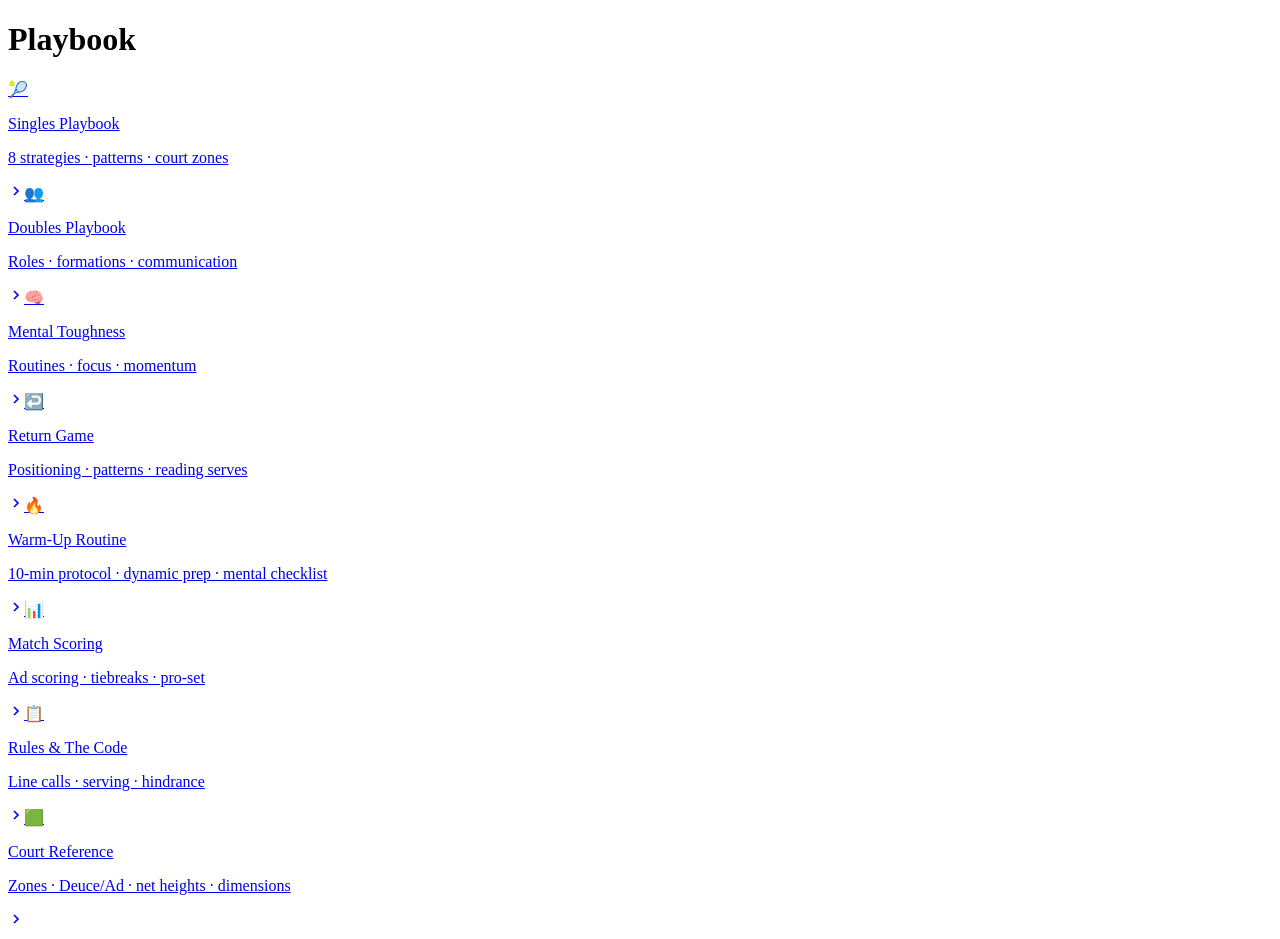
==== commit c7fba0f6: "Add files via upload" ====
--- a/index.html
+++ b/index.html
@@ -1,2385 +1 @@
-<!DOCTYPE html>
-<html lang="en">
-<head>
-<meta charset="UTF-8">
-<meta name="viewport" content="width=device-width, initial-scale=1, maximum-scale=1">
-<meta name="apple-mobile-web-app-capable" content="yes">
-<meta name="apple-mobile-web-app-title" content="Playbook">
-<meta name="theme-color" content="#0a0a0b">
-<title>Playbook</title>
-<style>
-  * { box-sizing: border-box; margin: 0; padding: 0; -webkit-tap-highlight-color: transparent; }
-
-  :root {
-    --bg: #0a0a0b;
-    --surface: #0f0f11;
-    --card: #16161a;
-    --card-2: #1c1c21;
-    --border: rgba(255,255,255,0.07);
-    --text: #f5f5f7;
-    --muted: rgba(255,255,255,0.42);
-    --muted-2: rgba(255,255,255,0.6);
-    --green: #8fd13f;
-    --yellow: #f5c542;
-    --blue: #5b9bf5;
-    --red: #ef5a5a;
-    --orange: #f0954a;
-  }
-
-  body {
-    background: var(--bg);
-    color: var(--text);
-    font-family: -apple-system, BlinkMacSystemFont, 'SF Pro Text', 'Segoe UI', sans-serif;
-    max-width: 480px;
-    margin: 0 auto;
-    padding-bottom: 90px;
-    -webkit-font-smoothing: antialiased;
-  }
-
-  /* ── Top bar ── */
-  .topbar {
-    display: flex;
-    align-items: center;
-    justify-content: space-between;
-    padding: 18px 20px 14px;
-    border-bottom: 1px solid var(--border);
-  }
-  .topbar .app-name { font-size: 17px; font-weight: 700; }
-  .topbar .signout { font-size: 13px; color: var(--muted); display: flex; align-items: center; gap: 5px; }
-
-  .backrow {
-    display: flex;
-    align-items: center;
-    gap: 8px;
-    padding: 14px 20px 6px;
-    color: var(--muted-2);
-    font-size: 15px;
-    font-weight: 500;
-  }
-
-  .page-title {
-    padding: 6px 20px 18px;
-    font-size: 15px;
-    font-weight: 700;
-    color: var(--muted-2);
-  }
-
-  /* ── Section wrapper ── */
-  .section-block { padding: 0 16px; margin-bottom: 26px; }
-  .section-block:first-of-type { margin-top: 4px; }
-
-  .block-label {
-    font-size: 12px;
-    font-weight: 700;
-    letter-spacing: 0.06em;
-    text-transform: uppercase;
-    color: var(--muted);
-    padding: 0 4px 12px;
-  }
-
-  /* ── Win % stat cards ── */
-  .stat-row {
-    display: grid;
-    grid-template-columns: 1fr 1fr 1fr;
-    gap: 8px;
-    margin-bottom: 10px;
-  }
-  .stat-card {
-    background: var(--card);
-    border: 1px solid var(--border);
-    border-radius: 14px;
-    padding: 14px 6px;
-    text-align: center;
-  }
-  .stat-pct {
-    font-size: 24px;
-    font-weight: 800;
-    letter-spacing: -0.5px;
-  }
-  .stat-label {
-    font-size: 9.5px;
-    font-weight: 700;
-    letter-spacing: 0.05em;
-    text-transform: uppercase;
-    color: var(--muted);
-    margin-top: 4px;
-  }
-  .insight-box {
-    background: var(--card);
-    border: 1px solid var(--border);
-    border-radius: 12px;
-    padding: 13px 14px;
-    font-size: 13.5px;
-    line-height: 1.5;
-    color: var(--muted-2);
-  }
-  .insight-box b { color: var(--green); font-weight: 700; }
-
-  /* ── Shots per point ── */
-  .shot-row { margin-bottom: 14px; }
-  .shot-row:last-child { margin-bottom: 8px; }
-  .shot-top {
-    display: flex;
-    justify-content: space-between;
-    align-items: baseline;
-    margin-bottom: 6px;
-  }
-  .shot-name { font-size: 14px; font-weight: 700; }
-  .shot-sub { font-size: 12px; color: var(--muted); font-weight: 500; margin-left: 6px; }
-  .shot-pct { font-size: 14px; font-weight: 800; }
-  .bar-track {
-    height: 6px;
-    border-radius: 99px;
-    background: rgba(255,255,255,0.08);
-    overflow: hidden;
-  }
-  .bar-fill { height: 100%; border-radius: 99px; }
-  .shot-caption {
-    font-size: 12px;
-    color: var(--muted);
-    margin-top: 10px;
-    line-height: 1.5;
-  }
-
-  /* ── 8 strategies list ── */
-  .strat-hint { font-size: 12.5px; color: var(--muted); margin-bottom: 12px; }
-  .strat-item {
-    display: flex;
-    align-items: center;
-    gap: 14px;
-    background: var(--card);
-    border: 1px solid var(--border);
-    border-radius: 14px;
-    padding: 15px 16px;
-    margin-bottom: 8px;
-    cursor: pointer;
-  }
-  .strat-num {
-    width: 26px;
-    height: 26px;
-    border-radius: 8px;
-    background: rgba(255,255,255,0.08);
-    display: flex;
-    align-items: center;
-    justify-content: center;
-    font-size: 12px;
-    font-weight: 800;
-    color: var(--muted-2);
-    flex-shrink: 0;
-  }
-  .strat-name { flex: 1; font-size: 14.5px; font-weight: 700; }
-  .strat-chevron { color: var(--muted); font-size: 18px; }
-  .strat-detail {
-    display: none;
-    padding: 4px 16px 16px 56px;
-    margin-top: -10px;
-    background: var(--card);
-    border: 1px solid var(--border);
-    border-top: none;
-    border-radius: 0 0 14px 14px;
-    margin-bottom: 8px;
-    font-size: 13.5px;
-    line-height: 1.55;
-    color: var(--muted-2);
-  }
-  .strat-item.open + .strat-detail { display: block; }
-  .strat-item.open { border-radius: 14px 14px 0 0; margin-bottom: 0; }
-  .strat-item.open .strat-chevron { transform: rotate(90deg); }
-
-  /* ── Court zones ── */
-  .zone-card {
-    border-radius: 14px;
-    padding: 14px 16px;
-    margin-bottom: 8px;
-    border: 1px solid;
-  }
-  .zone-card.kill    { background: rgba(143,209,63,0.08);  border-color: rgba(143,209,63,0.25); }
-  .zone-card.attack  { background: rgba(245,197,66,0.08);  border-color: rgba(245,197,66,0.25); }
-  .zone-card.neutral { background: rgba(91,155,245,0.08);  border-color: rgba(91,155,245,0.25); }
-  .zone-card.defend  { background: rgba(239,90,90,0.08);   border-color: rgba(239,90,90,0.25); }
-  .zone-top { display: flex; align-items: baseline; gap: 8px; margin-bottom: 4px; }
-  .zone-name { font-size: 14.5px; font-weight: 800; }
-  .zone-card.kill .zone-name    { color: var(--green); }
-  .zone-card.attack .zone-name  { color: var(--yellow); }
-  .zone-card.neutral .zone-name { color: var(--blue); }
-  .zone-card.defend .zone-name  { color: var(--red); }
-  .zone-loc { font-size: 12px; color: var(--muted); font-weight: 500; }
-  .zone-desc { font-size: 13px; color: var(--muted-2); line-height: 1.5; }
-
-  /* ── Pattern cards ── */
-  .pattern-card {
-    background: var(--card);
-    border: 1px solid var(--border);
-    border-radius: 14px;
-    padding: 16px;
-    margin-bottom: 10px;
-  }
-  .pattern-head {
-    display: flex;
-    align-items: center;
-    gap: 10px;
-    margin-bottom: 12px;
-  }
-  .pattern-icon { font-size: 17px; }
-  .pattern-title { font-size: 15px; font-weight: 800; }
-  .pattern-step {
-    display: grid;
-    grid-template-columns: 60px 1fr;
-    gap: 12px;
-    margin-bottom: 9px;
-    font-size: 13px;
-  }
-  .pattern-step:last-of-type { margin-bottom: 10px; }
-  .pattern-step .step-tag {
-    color: var(--muted);
-    font-weight: 700;
-    font-size: 11px;
-    letter-spacing: 0.03em;
-    padding-top: 1px;
-  }
-  .pattern-step .step-desc { color: var(--muted-2); line-height: 1.45; }
-  .pattern-note {
-    font-size: 12.5px;
-    color: var(--green);
-    font-weight: 600;
-    padding-top: 10px;
-    border-top: 1px solid var(--border);
-  }
-  .pattern-note.blue { color: var(--blue); }
-
-  /* ── Serve/Return section ── */
-  .subhead {
-    font-size: 11px;
-    font-weight: 700;
-    letter-spacing: 0.08em;
-    text-transform: uppercase;
-    color: var(--muted);
-    margin: 16px 0 10px;
-  }
-  .subhead:first-child { margin-top: 0; }
-  .sr-row {
-    display: grid;
-    grid-template-columns: 40px 1fr;
-    gap: 12px;
-    margin-bottom: 12px;
-    font-size: 13px;
-  }
-  .sr-tag { font-weight: 800; color: var(--muted-2); font-size: 12px; }
-  .sr-body strong { display: block; font-weight: 700; font-size: 13.5px; margin-bottom: 2px; }
-  .sr-body span { color: var(--muted-2); line-height: 1.45; }
-
-  .goal-row {
-    display: flex;
-    justify-content: space-between;
-    padding: 9px 0;
-    border-bottom: 1px solid var(--border);
-    font-size: 13.5px;
-  }
-  .goal-row:last-child { border-bottom: none; }
-  .goal-label { color: var(--muted-2); }
-  .goal-val { font-weight: 800; }
-
-  .pass-row {
-    display: flex;
-    justify-content: space-between;
-    padding: 9px 0;
-    border-bottom: 1px solid var(--border);
-    font-size: 13.5px;
-    align-items: center;
-  }
-  .pass-row:last-child { border-bottom: none; }
-  .pass-label { color: var(--muted); font-weight: 600; }
-  .pass-val { font-weight: 800; }
-  .pass-val.primary { color: var(--yellow); }
-
-  /* ── Keys for success ── */
-  .key-row {
-    display: flex;
-    gap: 12px;
-    align-items: flex-start;
-    background: var(--card);
-    border: 1px solid var(--border);
-    border-radius: 14px;
-    padding: 14px 16px;
-    margin-bottom: 8px;
-  }
-  .key-icon { font-size: 18px; flex-shrink: 0; margin-top: 1px; }
-  .key-text { font-size: 13.5px; line-height: 1.5; color: var(--muted-2); }
-
-  /* ── divider ── */
-  .hr {
-    height: 8px;
-    background: rgba(255,255,255,0.02);
-    border-top: 1px solid var(--border);
-    border-bottom: 1px solid var(--border);
-    margin: 0 0 26px;
-  }
-
-  /* ── placeholder sections (not yet screenshotted) ── */
-  .todo-section {
-    margin: 0 16px 20px;
-    background: var(--card);
-    border: 1px dashed rgba(255,255,255,0.15);
-    border-radius: 14px;
-    padding: 18px;
-    color: var(--muted);
-    font-size: 13px;
-    text-align: center;
-  }
-  .todo-section .todo-icon { font-size: 22px; margin-bottom: 6px; }
-
-  /* ── bottom nav ── */
-  .bottomnav {
-    position: fixed;
-    bottom: 0;
-    left: 0;
-    right: 0;
-    max-width: 480px;
-    margin: 0 auto;
-    background: var(--bg);
-    border-top: 1px solid var(--border);
-    display: flex;
-    padding: 10px 0 max(10px, env(safe-area-inset-bottom));
-  }
-  .navitem {
-    flex: 1;
-    display: flex;
-    flex-direction: column;
-    align-items: center;
-    gap: 3px;
-    font-size: 10.5px;
-    font-weight: 600;
-    color: var(--muted);
-  }
-  .navitem.active { color: var(--text); }
-  .navitem .navicon { font-size: 19px; }
-
-  /* ── Hero gradient card ── */
-  .hero-card {
-    border-radius: 18px;
-    padding: 20px;
-    margin: 0 16px 20px;
-    border: 1px solid;
-    position: relative;
-    overflow: hidden;
-  }
-  .hero-card.green  { background: linear-gradient(160deg, rgba(143,209,63,0.14), rgba(143,209,63,0.02)); border-color: rgba(143,209,63,0.25); }
-  .hero-card.blue   { background: linear-gradient(160deg, rgba(91,155,245,0.14), rgba(91,155,245,0.02)); border-color: rgba(91,155,245,0.25); }
-  .hero-eyebrow {
-    font-size: 11px;
-    font-weight: 800;
-    letter-spacing: 0.08em;
-    text-transform: uppercase;
-    margin-bottom: 6px;
-  }
-  .hero-card.green .hero-eyebrow { color: var(--green); }
-  .hero-card.blue .hero-eyebrow  { color: var(--blue); }
-  .hero-title { font-size: 22px; font-weight: 800; margin-bottom: 8px; letter-spacing: -0.3px; }
-  .hero-desc { font-size: 13.5px; color: var(--muted-2); line-height: 1.55; margin-bottom: 14px; }
-  .hero-stats {
-    display: grid;
-    grid-template-columns: 1fr 1fr 1fr;
-    gap: 8px;
-  }
-  .hero-stat {
-    background: rgba(255,255,255,0.05);
-    border-radius: 12px;
-    padding: 10px 6px;
-    text-align: center;
-  }
-  .hero-stat .hs-label { font-size: 10px; color: var(--muted); font-weight: 600; margin-bottom: 3px; }
-  .hero-stat .hs-val { font-size: 15px; font-weight: 800; }
-  .hero-stat .hs-val.blue { color: var(--blue); }
-  .hero-bullet {
-    display: flex;
-    align-items: center;
-    gap: 8px;
-    font-size: 13px;
-    color: var(--muted-2);
-  }
-  .hero-dot { width: 7px; height: 7px; border-radius: 50%; background: var(--green); flex-shrink: 0; }
-
-  /* ── Info rows (icon + title + desc) with card background ── */
-  .info-card {
-    display: flex;
-    gap: 12px;
-    background: var(--card);
-    border: 1px solid var(--border);
-    border-radius: 14px;
-    padding: 14px 16px;
-    margin-bottom: 8px;
-  }
-  .info-icon { font-size: 18px; flex-shrink: 0; margin-top: 1px; }
-  .info-body strong { display: block; font-size: 14px; font-weight: 700; margin-bottom: 3px; }
-  .info-body span { font-size: 13px; color: var(--muted-2); line-height: 1.5; }
-
-  /* ── Priority box (return game 1st/2nd serve) ── */
-  .priority-box {
-    border-radius: 14px;
-    padding: 16px;
-    margin-bottom: 12px;
-    border: 1px solid;
-  }
-  .priority-box.def   { background: rgba(91,155,245,0.06);  border-color: rgba(91,155,245,0.25); }
-  .priority-box.off   { background: rgba(143,209,63,0.06);  border-color: rgba(143,209,63,0.25); }
-  .priority-title {
-    font-size: 13.5px;
-    font-weight: 800;
-    margin-bottom: 10px;
-  }
-  .priority-box.def .priority-title { color: var(--blue); }
-  .priority-box.off .priority-title { color: var(--green); }
-  .priority-list { list-style: none; }
-  .priority-list li {
-    font-size: 13px;
-    color: var(--muted-2);
-    padding: 5px 0 5px 16px;
-    position: relative;
-    line-height: 1.4;
-  }
-  .priority-list li::before {
-    content: "•";
-    position: absolute;
-    left: 2px;
-    color: var(--muted);
-  }
-  .priority-box.def .priority-list li::before { color: var(--blue); }
-  .priority-box.off .priority-list li::before { color: var(--green); }
-
-  /* ── numbered pattern cards (return patterns) ── */
-  .num-card {
-    background: var(--card);
-    border: 1px solid var(--border);
-    border-radius: 14px;
-    padding: 15px 16px;
-    margin-bottom: 8px;
-  }
-  .num-head { display: flex; align-items: center; gap: 10px; margin-bottom: 8px; }
-  .num-badge {
-    width: 22px; height: 22px;
-    border-radius: 50%;
-    background: rgba(143,209,63,0.15);
-    color: var(--green);
-    font-size: 11px;
-    font-weight: 800;
-    display: flex; align-items: center; justify-content: center;
-    flex-shrink: 0;
-  }
-  .num-title { font-size: 14.5px; font-weight: 700; flex: 1; }
-  .num-desc { font-size: 13px; color: var(--muted-2); line-height: 1.5; margin-bottom: 10px; }
-  .num-tags { display: grid; grid-template-columns: 1fr 1fr; gap: 8px; }
-  .num-tag {
-    background: rgba(255,255,255,0.05);
-    border-radius: 10px;
-    padding: 8px 10px;
-  }
-  .num-tag .nt-label { font-size: 9.5px; font-weight: 700; letter-spacing: 0.05em; text-transform: uppercase; color: var(--muted); margin-bottom: 3px; }
-  .num-tag .nt-val { font-size: 12px; color: var(--muted-2); line-height: 1.35; }
-
-  /* ── mental approach mini cards ── */
-  .mini-highlight {
-    padding: 12px 14px;
-    border-radius: 12px;
-    background: rgba(245,197,66,0.06);
-    border: 1px solid rgba(245,197,66,0.2);
-    margin-bottom: 8px;
-  }
-  .mini-highlight .mh-title { font-size: 12.5px; font-weight: 800; color: var(--yellow); margin-bottom: 4px; }
-  .mini-highlight .mh-body { font-size: 13px; color: var(--muted-2); line-height: 1.5; }
-
-  /* ── quote-style rows (reading the serve) ── */
-  .cue-icon-row {
-    display: flex;
-    gap: 12px;
-    padding: 13px 0;
-    border-bottom: 1px solid var(--border);
-  }
-  .cue-icon-row:last-child { border-bottom: none; }
-  .cue-emoji { font-size: 17px; flex-shrink: 0; margin-top: 1px; width: 22px; text-align: center; }
-  .cue-body strong { display: block; font-size: 13.5px; font-weight: 700; margin-bottom: 2px; }
-  .cue-body span { font-size: 12.5px; color: var(--muted-2); line-height: 1.45; }
-
-  /* ── timeline cards (warm-up on-court protocol) ── */
-  .timeline-card {
-    border-radius: 14px;
-    padding: 14px 16px;
-    margin-bottom: 8px;
-    border: 1px solid;
-    display: grid;
-    grid-template-columns: 52px 1fr;
-    gap: 12px;
-  }
-  .timeline-card.c1 { background: rgba(143,209,63,0.06); border-color: rgba(143,209,63,0.22); }
-  .timeline-card.c2 { background: rgba(91,155,245,0.06); border-color: rgba(91,155,245,0.22); }
-  .timeline-card.c3 { background: rgba(192,132,252,0.06); border-color: rgba(192,132,252,0.22); }
-  .timeline-card.c4 { background: rgba(245,197,66,0.06); border-color: rgba(245,197,66,0.22); }
-  .timeline-card.c5 { background: rgba(239,90,90,0.06); border-color: rgba(239,90,90,0.22); }
-  .tl-time { font-size: 13px; font-weight: 800; }
-  .timeline-card.c1 .tl-time { color: var(--green); }
-  .timeline-card.c2 .tl-time { color: var(--blue); }
-  .timeline-card.c3 .tl-time { color: #c084fc; }
-  .timeline-card.c4 .tl-time { color: var(--yellow); }
-  .timeline-card.c5 .tl-time { color: var(--red); }
-  .tl-dur { font-size: 10.5px; color: var(--muted); margin-top: 1px; }
-  .tl-title { font-size: 14px; font-weight: 700; margin-bottom: 6px; display: flex; align-items: center; gap: 6px; }
-  .tl-list { list-style: none; }
-  .tl-list li { font-size: 12.5px; color: var(--muted-2); line-height: 1.5; padding-left: 12px; position: relative; }
-  .tl-list li::before { content: "·"; position: absolute; left: 0; }
-
-  /* ── simple move rows (dynamic movement) ── */
-  .move-row {
-    display: flex;
-    justify-content: space-between;
-    align-items: center;
-    background: var(--card);
-    border: 1px solid var(--border);
-    border-radius: 12px;
-    padding: 12px 14px;
-    margin-bottom: 6px;
-  }
-  .move-name { font-size: 13.5px; font-weight: 700; margin-bottom: 2px; }
-  .move-desc { font-size: 12px; color: var(--muted); }
-  .move-badge {
-    font-size: 11px;
-    font-weight: 700;
-    color: var(--muted-2);
-    background: rgba(255,255,255,0.07);
-    padding: 4px 9px;
-    border-radius: 8px;
-    white-space: nowrap;
-    flex-shrink: 0;
-    margin-left: 10px;
-  }
-
-  /* ── checklist ── */
-  .check-row {
-    display: flex;
-    align-items: center;
-    gap: 12px;
-    background: var(--card);
-    border: 1px solid var(--border);
-    border-radius: 12px;
-    padding: 13px 15px;
-    margin-bottom: 6px;
-    font-size: 13.5px;
-    color: var(--muted-2);
-    line-height: 1.4;
-  }
-  .check-circle {
-    width: 18px; height: 18px;
-    border-radius: 50%;
-    border: 2px solid rgba(255,255,255,0.25);
-    flex-shrink: 0;
-  }
-  .note-box {
-    background: rgba(255,255,255,0.03);
-    border: 1px dashed rgba(255,255,255,0.15);
-    border-radius: 12px;
-    padding: 13px 15px;
-    font-size: 12.5px;
-    color: var(--muted);
-    line-height: 1.5;
-    margin-top: 4px;
-  }
-  .note-box strong { color: var(--muted-2); display: block; margin-bottom: 3px; font-size: 11px; letter-spacing: 0.05em; text-transform: uppercase; }
-
-  /* ── quick reference table ── */
-  .ref-table { background: var(--card); border: 1px solid var(--border); border-radius: 14px; overflow: hidden; }
-  .ref-row {
-    display: flex;
-    justify-content: space-between;
-    align-items: center;
-    padding: 13px 16px;
-    border-bottom: 1px solid var(--border);
-    font-size: 13px;
-  }
-  .ref-row:last-child { border-bottom: none; }
-  .ref-label { color: var(--muted-2); }
-  .ref-val { font-weight: 800; font-size: 13px; }
-
-  /* ── expandable rule card ── */
-  .exp-card {
-    border-radius: 14px;
-    border: 1px solid;
-    margin-bottom: 8px;
-    overflow: hidden;
-  }
-  .exp-card.green  { border-color: rgba(143,209,63,0.25); }
-  .exp-card.orange { border-color: rgba(240,149,74,0.25); }
-  .exp-card.red    { border-color: rgba(239,90,90,0.25); }
-  .exp-head {
-    display: flex;
-    align-items: center;
-    gap: 10px;
-    padding: 14px 16px;
-    cursor: pointer;
-  }
-  .exp-card.green .exp-head  { background: rgba(143,209,63,0.07); }
-  .exp-card.orange .exp-head { background: rgba(240,149,74,0.07); }
-  .exp-card.red .exp-head    { background: rgba(239,90,90,0.07); }
-  .exp-icon { font-size: 16px; }
-  .exp-title { font-size: 14px; font-weight: 800; flex: 1; }
-  .exp-card.green .exp-title  { color: var(--green); }
-  .exp-card.orange .exp-title { color: var(--orange); }
-  .exp-card.red .exp-title    { color: var(--red); }
-  .exp-chevron { color: var(--muted); transition: transform 0.2s; }
-  .exp-head.open .exp-chevron { transform: rotate(180deg); }
-  .exp-body {
-    display: none;
-    padding: 4px 16px 16px;
-    background: var(--card);
-  }
-  .exp-head.open + .exp-body { display: block; }
-  .exp-body ul { list-style: none; }
-  .exp-body li {
-    font-size: 13px;
-    color: var(--muted-2);
-    line-height: 1.5;
-    padding: 6px 0 6px 16px;
-    position: relative;
-  }
-  .exp-body li::before { content: "›"; position: absolute; left: 0; color: var(--muted); font-weight: 700; }
-
-  /* ── tiebreak table ── */
-  .tb-toggle {
-    display: flex;
-    background: var(--card);
-    border-radius: 12px;
-    padding: 4px;
-    margin-bottom: 12px;
-    border: 1px solid var(--border);
-  }
-  .tb-toggle-btn {
-    flex: 1;
-    text-align: center;
-    padding: 8px;
-    border-radius: 9px;
-    font-size: 13px;
-    font-weight: 700;
-    color: var(--muted);
-  }
-  .tb-toggle-btn.active { background: var(--blue); color: #fff; }
-  .tb-table { background: var(--card); border: 1px solid var(--border); border-radius: 14px; overflow: hidden; }
-  .tb-header-row, .tb-row {
-    display: grid;
-    grid-template-columns: 1fr 1fr 1.4fr;
-    padding: 11px 16px;
-    font-size: 12.5px;
-    align-items: center;
-  }
-  .tb-header-row {
-    color: var(--muted);
-    font-weight: 700;
-    font-size: 10.5px;
-    letter-spacing: 0.05em;
-    text-transform: uppercase;
-    border-bottom: 1px solid var(--border);
-  }
-  .tb-row { border-bottom: 1px solid var(--border); color: var(--muted-2); }
-  .tb-row:last-child { border-bottom: none; }
-  .tb-row.change-ends {
-    grid-template-columns: 1fr;
-    text-align: center;
-    color: var(--muted);
-    font-weight: 700;
-    font-size: 11px;
-    background: rgba(255,255,255,0.02);
-  }
-  .tb-server { font-weight: 800; color: var(--blue); }
-
-  /* ── code category badges ── */
-  .code-cat {
-    display: flex;
-    align-items: center;
-    gap: 10px;
-    padding: 12px 4px;
-    font-size: 13.5px;
-    font-weight: 800;
-    color: var(--text);
-    border-top: 1px solid var(--border);
-    margin-top: 4px;
-  }
-  .code-cat:first-child { border-top: none; margin-top: 0; }
-  .code-cat .cat-count { margin-left: auto; font-size: 11px; font-weight: 600; color: var(--muted); }
-  .code-rule {
-    padding: 12px 4px 12px 14px;
-    border-bottom: 1px solid var(--border);
-  }
-  .code-rule:last-child { border-bottom: none; }
-  .code-rule strong { display: block; font-size: 13px; font-weight: 700; margin-bottom: 3px; }
-  .code-rule span { font-size: 12.5px; color: var(--muted-2); line-height: 1.5; }
-  .golden-rule {
-    background: rgba(245,197,66,0.08);
-    border: 1px solid rgba(245,197,66,0.25);
-    border-radius: 14px;
-    padding: 14px 16px;
-    margin-bottom: 16px;
-    font-size: 13px;
-    line-height: 1.5;
-    color: var(--muted-2);
-  }
-  .golden-rule strong { color: var(--yellow); }
-
-  /* ── formation card (doubles) ── */
-  .formation-card {
-    background: var(--card);
-    border: 1px solid var(--border);
-    border-radius: 14px;
-    padding: 15px 16px;
-    margin-bottom: 8px;
-  }
-  .formation-head { display: flex; justify-content: space-between; align-items: center; margin-bottom: 10px; }
-  .formation-name { font-size: 14.5px; font-weight: 800; }
-  .formation-badge {
-    font-size: 10px;
-    font-weight: 800;
-    letter-spacing: 0.04em;
-    padding: 4px 9px;
-    border-radius: 7px;
-  }
-  .formation-badge.aggressive { background: rgba(239,90,90,0.15); color: var(--red); }
-  .formation-badge.defensive  { background: rgba(91,155,245,0.15); color: var(--blue); }
-  .formation-badge.standard   { background: rgba(255,255,255,0.1); color: var(--muted-2); }
-  .pc-cols { display: grid; grid-template-columns: 1fr 1fr; gap: 10px; }
-  .pc-col-label { font-size: 10px; font-weight: 800; letter-spacing: 0.05em; margin-bottom: 6px; }
-  .pc-col-label.pro { color: var(--green); }
-  .pc-col-label.con { color: var(--red); }
-  .pc-col ul { list-style: none; }
-  .pc-col li { font-size: 12px; color: var(--muted-2); line-height: 1.5; padding-left: 12px; position: relative; margin-bottom: 3px; }
-  .pc-col li::before { content: "•"; position: absolute; left: 0; color: var(--muted); }
-
-  /* ── role card (doubles) ── */
-  .role-card {
-    border-radius: 14px;
-    padding: 15px 16px;
-    margin-bottom: 8px;
-    border: 1px solid;
-  }
-  .role-card.a { background: rgba(143,209,63,0.06); border-color: rgba(143,209,63,0.22); }
-  .role-card.b { background: rgba(91,155,245,0.06); border-color: rgba(91,155,245,0.22); }
-  .role-card.c { background: rgba(245,197,66,0.06); border-color: rgba(245,197,66,0.22); }
-  .role-card.d { background: rgba(192,132,252,0.06); border-color: rgba(192,132,252,0.22); }
-  .role-title { font-size: 14px; font-weight: 800; margin-bottom: 8px; }
-  .role-card.a .role-title { color: var(--green); }
-  .role-card.b .role-title { color: var(--blue); }
-  .role-card.c .role-title { color: var(--yellow); }
-  .role-card.d .role-title { color: #c084fc; }
-  .role-card ul { list-style: none; }
-  .role-card li { font-size: 12.5px; color: var(--muted-2); line-height: 1.5; padding: 3px 0 3px 14px; position: relative; }
-  .role-card li::before { content: "›"; position: absolute; left: 0; color: var(--muted); }
-
-  /* ── principle card (doubles fundamentals) ── */
-  .principle-card {
-    background: var(--card);
-    border: 1px solid var(--border);
-    border-radius: 14px;
-    margin-bottom: 8px;
-    overflow: hidden;
-  }
-  .principle-head {
-    display: flex;
-    align-items: center;
-    gap: 10px;
-    padding: 14px 16px;
-    cursor: pointer;
-  }
-  .principle-num {
-    width: 24px; height: 24px;
-    border-radius: 50%;
-    background: rgba(143,209,63,0.15);
-    color: var(--green);
-    font-size: 11px;
-    font-weight: 800;
-    display: flex; align-items: center; justify-content: center;
-    flex-shrink: 0;
-  }
-  .principle-title { font-size: 14px; font-weight: 700; flex: 1; }
-  .principle-chevron { color: var(--muted); transition: transform 0.2s; }
-  .principle-head.open .principle-chevron { transform: rotate(180deg); }
-  .principle-body {
-    display: none;
-    padding: 0 16px 16px 50px;
-    font-size: 13px;
-    color: var(--muted-2);
-    line-height: 1.55;
-  }
-  .principle-head.open + .principle-body { display: block; }
-  .principle-body ul { list-style: none; margin-top: 8px; }
-  .principle-body li { padding: 4px 0 4px 14px; position: relative; }
-  .principle-body li::before { content: "›"; position: absolute; left: 0; color: var(--muted); }
-
-  /* ── court diagram ── */
-  .court-diagram-wrap {
-    background: var(--card);
-    border: 1px solid var(--border);
-    border-radius: 16px;
-    padding: 16px;
-    margin-bottom: 10px;
-  }
-  .court-diagram-title {
-    text-align: center;
-    font-size: 13px;
-    font-weight: 700;
-    margin-bottom: 2px;
-  }
-  .court-diagram-sub {
-    text-align: center;
-    font-size: 10.5px;
-    color: var(--muted);
-    margin-bottom: 12px;
-  }
-  .legend-grid {
-    display: grid;
-    grid-template-columns: 1fr 1fr;
-    gap: 8px;
-    margin-bottom: 20px;
-  }
-  .legend-chip {
-    display: flex;
-    align-items: center;
-    gap: 8px;
-    background: var(--card);
-    border: 1px solid var(--border);
-    border-radius: 12px;
-    padding: 11px 12px;
-  }
-  .legend-dot { width: 9px; height: 9px; border-radius: 50%; flex-shrink: 0; }
-  .legend-dot.kill    { background: var(--green); }
-  .legend-dot.attack  { background: var(--orange); }
-  .legend-dot.neutral { background: var(--blue); }
-  .legend-dot.defend  { background: var(--red); }
-  .legend-text strong { display: block; font-size: 12.5px; font-weight: 700; }
-  .legend-text span { font-size: 10.5px; color: var(--muted); }
-
-  #singles, #doubles, #mental, #return, #warmup, #scoring, #rules, #court {
-    scroll-margin-top: 64px;
-    display: none;
-  }
-  #singles.active, #doubles.active, #mental.active, #return.active,
-  #warmup.active, #scoring.active, #rules.active, #court.active {
-    display: block;
-  }
-
-  /* ── menu screen cards ── */
-  .menu-card {
-    display: flex;
-    align-items: center;
-    gap: 14px;
-    background: var(--card);
-    border: 1px solid var(--border);
-    border-radius: 16px;
-    padding: 16px;
-    margin-bottom: 10px;
-    cursor: pointer;
-    transition: transform 0.1s;
-  }
-  .menu-card:active { transform: scale(0.98); }
-  .menu-icon {
-    width: 44px;
-    height: 44px;
-    border-radius: 12px;
-    background: rgba(255,255,255,0.06);
-    display: flex;
-    align-items: center;
-    justify-content: center;
-    font-size: 22px;
-    flex-shrink: 0;
-  }
-  .menu-body { flex: 1; }
-  .menu-title { font-size: 15.5px; font-weight: 800; margin-bottom: 2px; }
-  .menu-sub { font-size: 12px; color: var(--muted); }
-  .menu-chevron { color: var(--muted); font-size: 20px; flex-shrink: 0; }
-
-  /* nav pills for section jump */
-  .jumpnav {
-    display: flex;
-    gap: 8px;
-    overflow-x: auto;
-    padding: 12px 16px 16px;
-    scrollbar-width: none;
-    position: sticky;
-    top: 0;
-    background: var(--bg);
-    z-index: 50;
-    border-bottom: 1px solid var(--border);
-  }
-  .jumpnav::-webkit-scrollbar { display: none; }
-  .jumppill {
-    flex-shrink: 0;
-    padding: 6px 13px;
-    border-radius: 99px;
-    border: 1px solid var(--border);
-    background: var(--card);
-    color: var(--muted);
-    font-size: 11.5px;
-    font-weight: 600;
-    text-decoration: none;
-    white-space: nowrap;
-    transition: all 0.15s;
-  }
-  .jumppill:active { background: var(--card-2); color: var(--text); }
-  .jumppill.active { background: var(--blue); color: #fff; border-color: var(--blue); }
-</style>
-</head>
-<body>
-
-<div class="topbar">
-  <div class="app-name">Match Log</div>
-  <div class="signout">⏻ Sign out</div>
-</div>
-
-<!-- ═══════════════════════════════════════
-     MENU SCREEN
-════════════════════════════════════════ -->
-<div id="menu-screen">
-  <div class="page-title" style="padding: 20px 20px 18px; font-size: 26px; font-weight: 800; color: var(--text);">Playbook</div>
-
-  <div class="section-block" style="margin-top:0;">
-    <div class="menu-card" onclick="goTo('singles')" style="border-color: rgba(143,209,63,0.25);">
-      <div class="menu-icon">🎾</div>
-      <div class="menu-body">
-        <div class="menu-title" style="color: var(--green);">Singles Playbook</div>
-        <div class="menu-sub">8 strategies · patterns · court zones</div>
-      </div>
-      <span class="menu-chevron">›</span>
-    </div>
-
-    <div class="menu-card" onclick="goTo('doubles')" style="border-color: rgba(91,155,245,0.25);">
-      <div class="menu-icon">👥</div>
-      <div class="menu-body">
-        <div class="menu-title" style="color: var(--blue);">Doubles Playbook</div>
-        <div class="menu-sub">Roles · formations · communication</div>
-      </div>
-      <span class="menu-chevron">›</span>
-    </div>
-
-    <div class="menu-card" onclick="goTo('mental')" style="border-color: rgba(245,197,66,0.25);">
-      <div class="menu-icon">🧠</div>
-      <div class="menu-body">
-        <div class="menu-title" style="color: var(--yellow);">Mental Toughness</div>
-        <div class="menu-sub">Routines · focus · momentum</div>
-      </div>
-      <span class="menu-chevron">›</span>
-    </div>
-
-    <div class="menu-card" onclick="goTo('return')" style="border-color: rgba(91,155,245,0.25);">
-      <div class="menu-icon">↩️</div>
-      <div class="menu-body">
-        <div class="menu-title" style="color: var(--blue);">Return Game</div>
-        <div class="menu-sub">Positioning · patterns · reading serves</div>
-      </div>
-      <span class="menu-chevron">›</span>
-    </div>
-
-    <div class="menu-card" onclick="goTo('warmup')" style="border-color: rgba(240,149,74,0.25);">
-      <div class="menu-icon">🔥</div>
-      <div class="menu-body">
-        <div class="menu-title" style="color: var(--orange);">Warm-Up Routine</div>
-        <div class="menu-sub">10-min protocol · dynamic prep · mental checklist</div>
-      </div>
-      <span class="menu-chevron">›</span>
-    </div>
-
-    <div class="menu-card" onclick="goTo('scoring')" style="border-color: rgba(239,90,90,0.25);">
-      <div class="menu-icon">📊</div>
-      <div class="menu-body">
-        <div class="menu-title" style="color: var(--red);">Match Scoring</div>
-        <div class="menu-sub">Ad scoring · tiebreaks · pro-set</div>
-      </div>
-      <span class="menu-chevron">›</span>
-    </div>
-
-    <div class="menu-card" onclick="goTo('rules')" style="border-color: rgba(255,255,255,0.15);">
-      <div class="menu-icon">📋</div>
-      <div class="menu-body">
-        <div class="menu-title">Rules & The Code</div>
-        <div class="menu-sub">Line calls · serving · hindrance</div>
-      </div>
-      <span class="menu-chevron">›</span>
-    </div>
-
-    <div class="menu-card" onclick="goTo('court')" style="border-color: rgba(143,209,63,0.25);">
-      <div class="menu-icon">🟩</div>
-      <div class="menu-body">
-        <div class="menu-title" style="color: var(--green);">Court Reference</div>
-        <div class="menu-sub">Zones · Deuce/Ad · net heights · dimensions</div>
-      </div>
-      <span class="menu-chevron">›</span>
-    </div>
-  </div>
-
-  <div class="bottomnav">
-    <div class="navitem active"><span class="navicon">⊞</span>Home</div>
-    <div class="navitem"><span class="navicon">👥</span>Players</div>
-    <div class="navitem"><span class="navicon">📖</span>Playbook</div>
-  </div>
-</div>
-
-<!-- ═══════════════════════════════════════
-     DETAIL PAGES (hidden until opened)
-════════════════════════════════════════ -->
-<div id="pages-wrap" style="display:none;">
-
-<div class="backrow" onclick="goHome()" style="cursor:pointer;">‹ Playbook</div>
-
-<!-- ═══════════════════════════════════════
-     SINGLES — fully matched to screenshot
-════════════════════════════════════════ -->
-<div id="singles">
-
-  <div class="section-block" style="margin-top:4px;">
-    <h2 style="font-size:22px; font-weight:800;">Singles</h2>
-  </div>
-
-  <div class="section-block">
-    <div class="block-label">Win % by Position</div>
-    <div class="stat-row">
-      <div class="stat-card">
-        <div class="stat-pct" style="color:var(--green)">46%</div>
-        <div class="stat-label">Baseline</div>
-      </div>
-      <div class="stat-card">
-        <div class="stat-pct" style="color:var(--yellow)">66%</div>
-        <div class="stat-label">Approaching</div>
-      </div>
-      <div class="stat-card">
-        <div class="stat-pct" style="color:var(--green)">69%</div>
-        <div class="stat-label">Serve & Volley</div>
-      </div>
-    </div>
-    <div class="insight-box">
-      Approaching with a heavy forehand to the backhand raises win % to <b>71%</b>
-    </div>
-  </div>
-
-  <div class="section-block">
-    <div class="block-label">Shots per Point</div>
-
-    <div class="shot-row">
-      <div class="shot-top">
-        <div><span class="shot-name">1–4 shots</span><span class="shot-sub">First Strike</span></div>
-        <div class="shot-pct">70%</div>
-      </div>
-      <div class="bar-track"><div class="bar-fill" style="width:70%; background:var(--green);"></div></div>
-    </div>
-
-    <div class="shot-row">
-      <div class="shot-top">
-        <div><span class="shot-name">5–8 shots</span><span class="shot-sub">Pattern Play</span></div>
-        <div class="shot-pct">20%</div>
-      </div>
-      <div class="bar-track"><div class="bar-fill" style="width:20%; background:var(--yellow);"></div></div>
-    </div>
-
-    <div class="shot-row">
-      <div class="shot-top">
-        <div><span class="shot-name">9+ shots</span><span class="shot-sub">Extended Rally</span></div>
-        <div class="shot-pct">10%</div>
-      </div>
-      <div class="bar-track"><div class="bar-fill" style="width:10%; background:var(--blue);"></div></div>
-    </div>
-
-    <div class="shot-caption">Spend the most time on serve, return, serve+1, and return+1.</div>
-  </div>
-
-  <div class="section-block">
-    <div class="block-label">8 Strategies</div>
-    <div class="strat-hint">Tap any strategy to expand</div>
-
-    <div class="strat-item" onclick="toggleStrat(this)">
-      <div class="strat-num">1</div>
-      <div class="strat-name">Out-Rally the Opponent</div>
-      <div class="strat-chevron">›</div>
-    </div>
-    <div class="strat-detail">Build points with consistent, high-margin cross-court shots. Make them hit one more ball than they want to. Patience wins more points than power at every level below the pros.</div>
-
-    <div class="strat-item" onclick="toggleStrat(this)">
-      <div class="strat-num">2</div>
-      <div class="strat-name">Play Aggressively</div>
-      <div class="strat-chevron">›</div>
-    </div>
-    <div class="strat-detail">Take time away from your opponent. Step inside the baseline on short balls, take the ball on the rise, and dictate rather than react.</div>
-
-    <div class="strat-item" onclick="toggleStrat(this)">
-      <div class="strat-num">3</div>
-      <div class="strat-name">Play Your Strengths</div>
-      <div class="strat-chevron">›</div>
-    </div>
-    <div class="strat-detail">Run around your backhand to hit forehands when you can. Construct points that funnel the ball toward your best shot, especially on important points.</div>
-
-    <div class="strat-item" onclick="toggleStrat(this)">
-      <div class="strat-num">4</div>
-      <div class="strat-name">Attack the Opponent's Weakness</div>
-      <div class="strat-chevron">›</div>
-    </div>
-    <div class="strat-detail">Identify their weaker wing early in the warm-up and target it relentlessly, especially on big points. Don't get cute — repetition breaks people down.</div>
-
-    <div class="strat-item" onclick="toggleStrat(this)">
-      <div class="strat-num">5</div>
-      <div class="strat-name">Attack the Net</div>
-      <div class="strat-chevron">›</div>
-    </div>
-    <div class="strat-detail">Look for short balls and approach with depth and margin. Split-step on their reply, then finish with a high-percentage volley into open space.</div>
-
-    <div class="strat-item" onclick="toggleStrat(this)">
-      <div class="strat-num">6</div>
-      <div class="strat-name">Bring the Opponent to the Net</div>
-      <div class="strat-chevron">›</div>
-    </div>
-    <div class="strat-detail">Use drop shots and short slices to pull baseline-only players forward into unfamiliar territory. Follow with a passing shot or lob.</div>
-
-    <div class="strat-item" onclick="toggleStrat(this)">
-      <div class="strat-num">7</div>
-      <div class="strat-name">Use Variety to Create Errors</div>
-      <div class="strat-chevron">›</div>
-    </div>
-    <div class="strat-detail">Mix spins, heights, and pace. A slice after three topspin balls in a row disrupts timing more than any single "big" shot.</div>
-
-    <div class="strat-item" onclick="toggleStrat(this)">
-      <div class="strat-num">8</div>
-      <div class="strat-name">Open the Court</div>
-      <div class="strat-chevron">›</div>
-    </div>
-    <div class="strat-detail">Move your opponent side to side with sharp angles before going for the winner into the space you created. Set up the shot two balls ahead.</div>
-  </div>
-
-  <div class="section-block">
-    <div class="block-label">Court Zones</div>
-
-    <div class="zone-card kill">
-      <div class="zone-top"><span class="zone-name">Kill Zone</span><span class="zone-loc">Around the service line</span></div>
-      <div class="zone-desc">Finish the point. All attacking-zone rules apply. Look to volley or put away.</div>
-    </div>
-
-    <div class="zone-card attack">
-      <div class="zone-top"><span class="zone-name">Attack Zone</span><span class="zone-loc">Inside the baseline</span></div>
-      <div class="zone-desc">Court has shortened — keep the ball within 3 ft over the net. Don't let it sail long.</div>
-    </div>
-
-    <div class="zone-card neutral">
-      <div class="zone-top"><span class="zone-name">Neutral Zone</span><span class="zone-loc">Behind baseline, comfortable</span></div>
-      <div class="zone-desc">Focus on depth. Hit 3–6 ft over the net with topspin to push opponent back.</div>
-    </div>
-
-    <div class="zone-card defend">
-      <div class="zone-top"><span class="zone-name">Defend Zone</span><span class="zone-loc">6+ feet behind the baseline</span></div>
-      <div class="zone-desc">Hit at least 6 ft over the net. Prioritize consistency, depth, and recovery time.</div>
-    </div>
-  </div>
-
-  <div class="section-block">
-    <div class="block-label">Patterns of Play</div>
-
-    <div class="pattern-card">
-      <div class="pattern-head"><span class="pattern-icon">🎾</span><span class="pattern-title">The 2-1</span></div>
-      <div class="pattern-step"><span class="step-tag">SHOT 1</span><span class="step-desc">Deep to C+ — push opponent behind the baseline.</span></div>
-      <div class="pattern-step"><span class="step-tag">SHOT 2</span><span class="step-desc">Wide to D — pull them off the court, opening the far side.</span></div>
-      <div class="pattern-step"><span class="step-tag">SHOT 3</span><span class="step-desc">To A — the unspectacular winner into the open court.</span></div>
-      <div class="pattern-note">This is your default point-building pattern.</div>
-    </div>
-
-    <div class="pattern-card">
-      <div class="pattern-head"><span class="pattern-icon">🛡️</span><span class="pattern-title">The Backhand Cage</span></div>
-      <div class="pattern-step"><span class="step-tag">STEP 1</span><span class="step-desc">Use your forehand (sword) to attack their backhand (shield).</span></div>
-      <div class="pattern-step"><span class="step-tag">STEP 2</span><span class="step-desc">Make them hit 4 backhands in a row — no relief.</span></div>
-      <div class="pattern-step"><span class="step-tag">STEP 3</span><span class="step-desc">Wait for the short ball and put it away.</span></div>
-      <div class="pattern-note blue">Counter: if opponent uses this on you, hit backhand down the line without giving up position.</div>
-    </div>
-
-    <div class="pattern-card">
-      <div class="pattern-head"><span class="pattern-icon">⚡</span><span class="pattern-title">Serve + 1 Forehand</span></div>
-      <div class="pattern-step"><span class="step-tag">SERVE</span><span class="step-desc">Out wide or into the body to create an angle.</span></div>
-      <div class="pattern-step"><span class="step-tag">+1</span><span class="step-desc">Run around the reply and hit a forehand — forehands win 2× more than backhands.</span></div>
-      <div class="pattern-step"><span class="step-tag">TIP</span><span class="step-desc">Attack the Deuce or Ad side twice in a row — removes opponent's anticipation.</span></div>
-      <div class="pattern-note">70% of all points end in 1–4 shots. Win here, win the match.</div>
-    </div>
-  </div>
-
-  <div class="section-block">
-    <div class="block-label">Serve</div>
-
-    <div class="subhead">Patterns</div>
-    <div class="sr-row">
-      <span class="sr-tag">1ST</span>
-      <div class="sr-body"><span>Out wide to zones 1 & 8 — maximizes return angle for your partner/next shot.</span></div>
-    </div>
-    <div class="sr-row">
-      <span class="sr-tag">2ND</span>
-      <div class="sr-body"><span>Body-backhand jammer (zones 3 & 7) or into the backhand — limit the returner's options.</span></div>
-    </div>
-
-    <div class="subhead">Goals</div>
-    <div class="goal-row"><span class="goal-label">1st Serve In</span><span class="goal-val">60%</span></div>
-    <div class="goal-row"><span class="goal-label">1st Serve Points Won</span><span class="goal-val">70%</span></div>
-    <div class="goal-row"><span class="goal-label">2nd Serve Points Won</span><span class="goal-val">50%</span></div>
-    <div class="goal-row"><span class="goal-label">Break Points Saved</span><span class="goal-val">60%</span></div>
-    <div class="goal-row"><span class="goal-label">Service Games Won</span><span class="goal-val">80%</span></div>
-  </div>
-
-  <div class="section-block">
-    <div class="block-label">Return</div>
-
-    <div class="sr-row">
-      <span class="sr-tag">1ST</span>
-      <div class="sr-body"><strong>Defensive</strong><span>Return deep down the middle — neutralize the serve and start the point.</span></div>
-    </div>
-    <div class="sr-row">
-      <span class="sr-tag">2ND</span>
-      <div class="sr-body"><strong>Offensive</strong><span>Step up and take the ball early. Run around it and hit a forehand. Big shots go to big targets.</span></div>
-    </div>
-    <div class="shot-caption" style="margin-top:2px;">70% (men) / 75% (women) of returns come back in play.</div>
-  </div>
-
-  <div class="section-block">
-    <div class="block-label">Passing Shots</div>
-    <div class="pass-row"><span class="pass-label">Primary</span><span class="pass-val primary">Crosscourt roll</span></div>
-    <div class="pass-row"><span class="pass-label">Secondary</span><span class="pass-val">Down the line</span></div>
-  </div>
-
-  <div class="section-block">
-    <div class="block-label">Keys for Success</div>
-
-    <div class="key-row">
-      <span class="key-icon">🎯</span>
-      <span class="key-text">The best players in the world win 55% of 1+1 points. Be ready to lose 45%.</span>
-    </div>
-    <div class="key-row">
-      <span class="key-icon">❌</span>
-      <span class="key-text">80% of points end in errors. Make your opponent uncomfortable.</span>
-    </div>
-    <div class="key-row">
-      <span class="key-icon">💪</span>
-      <span class="key-text">Forehands produce 2× more winners than backhands. Run around the backhand.</span>
-    </div>
-    <div class="key-row">
-      <span class="key-icon">📍</span>
-      <span class="key-text">C+ is where most players stand — use this to plan your patterns.</span>
-    </div>
-    <div class="key-row">
-      <span class="key-icon">📈</span>
-      <span class="key-text">Spend 80% of time developing strengths, 20% minimizing weaknesses.</span>
-    </div>
-    <div class="key-row">
-      <span class="key-icon">🎾</span>
-      <span class="key-text">Play more than you practice. Match experience builds court instincts.</span>
-    </div>
-  </div>
-
-</div>
-
-<div class="hr"></div>
-
-<!-- ═══════════════════════════════════════
-     PLACEHOLDER SECTIONS — send screenshots to fill these in
-════════════════════════════════════════ -->
-<div id="doubles">
-  <div class="hero-card blue">
-    <div class="hero-eyebrow">Doubles</div>
-    <div class="hero-title">Both Up</div>
-    <div class="hero-desc">The team that wins the net wins the match. AI strategy flows from this principle.</div>
-  </div>
-
-  <div class="section-block">
-    <div class="block-label">5 Fundamentals</div>
-    <div class="strat-hint">Tap to expand</div>
-
-    <div class="principle-card">
-      <div class="principle-head" onclick="togglePrinciple(this)">
-        <div class="principle-num">1</div>
-        <div class="principle-title">Win the Net</div>
-        <div class="principle-chevron">⌄</div>
-      </div>
-      <div class="principle-body">
-        The team that controls the net wins. Make it your constant goal on both partners' halves.
-        <ul>
-          <li>Both players at net win far more points than either baseline pairing</li>
-          <li>Every wide + volley + approach opportunity is worth taking</li>
-          <li>Force your opponents back with pace and depth, then move in together</li>
-          <li>Net control shifts momentum — defend it aggressively</li>
-        </ul>
-      </div>
-    </div>
-
-    <div class="principle-card">
-      <div class="principle-head" onclick="togglePrinciple(this)">
-        <div class="principle-num">2</div>
-        <div class="principle-title">Keep the Ball Low</div>
-        <div class="principle-chevron">⌄</div>
-      </div>
-      <div class="principle-body">
-        Low balls force opponents to volley up, giving you the opportunity to put it away.
-        <ul>
-          <li>Aim below the top of the net on cross-court returns and passing attempts</li>
-          <li>Topspin dips the ball quickly — ideal for keeping opponents from attacking</li>
-          <li>A dip dropping ball into the net player's feet neutralizes any formation</li>
-          <li>The team forced to volley up is losing the exchange</li>
-        </ul>
-      </div>
-    </div>
-
-    <div class="principle-card">
-      <div class="principle-head" onclick="togglePrinciple(this)">
-        <div class="principle-num">3</div>
-        <div class="principle-title">Communicate Constantly</div>
-        <div class="principle-chevron">⌄</div>
-      </div>
-      <div class="principle-body">
-        Talk before every point, between points, and during points.
-        <ul>
-          <li>Call "mine" or "yours" on every ball that could go either way</li>
-          <li>Signal poaching intentions before the serve with a hand behind the back</li>
-          <li>Compliment every good shot from your partner — keep energy high</li>
-          <li>Discuss what's working between games. Short, focused adjustments.</li>
-        </ul>
-      </div>
-    </div>
-
-    <div class="principle-card">
-      <div class="principle-head" onclick="togglePrinciple(this)">
-        <div class="principle-num">4</div>
-        <div class="principle-title">Cover the Middle</div>
-        <div class="principle-chevron">⌄</div>
-      </div>
-      <div class="principle-body">
-        Most doubles errors come from balls hit through the middle.
-        <ul>
-          <li>Default rule: forehand player takes the middle when both are at net</li>
-          <li>When both are back, the player with the lost court covers the middle</li>
-          <li>When both are at net, the player closest to the center takes the middle</li>
-          <li>Never give up the "I" — call it or default to forehand</li>
-        </ul>
-      </div>
-    </div>
-
-    <div class="principle-card">
-      <div class="principle-head" onclick="togglePrinciple(this)">
-        <div class="principle-num">5</div>
-        <div class="principle-title">Pick On the Weaker Player</div>
-        <div class="principle-chevron">⌄</div>
-      </div>
-      <div class="principle-body">
-        Find the vulnerability in the opposing team and exploit it relentlessly.
-        <ul>
-          <li>Target the weaker volleyer or the player who mis-hits under pressure</li>
-          <li>Hit at the body of the net player most likely to miss or pop it up</li>
-          <li>Identify who struggles mentally and press their opponent consistently</li>
-          <li>Don't switch targets mid-plan unless the current approach isn't working</li>
-        </ul>
-      </div>
-    </div>
-  </div>
-
-  <div class="section-block">
-    <div class="block-label">4 Roles on Court</div>
-    <div class="strat-hint">Know your job on every point</div>
-
-    <div class="role-card a">
-      <div class="role-title">Server</div>
-      <ul>
-        <li>Serve wide or into the body — create an angle for the net player</li>
-        <li>Follow your serve to the net when first serve lands in</li>
-        <li>On second serve, move in slightly to cut off the angle</li>
-        <li>Communicate with partner: signal where you're serving before each point</li>
-        <li>After serving, split step as anything volleys — react instantly</li>
-      </ul>
-    </div>
-
-    <div class="role-card b">
-      <div class="role-title">Server's Partner</div>
-      <ul>
-        <li>Start in the box position — you own the front of the court</li>
-        <li>Poach aggressively on predictable cross-court returns</li>
-        <li>Signal your intention to poach before the serve with a hand signal</li>
-        <li>If not poaching, watch toward the middle to take anything that floats</li>
-        <li>After a quality volley, move toward the net automatically</li>
-      </ul>
-    </div>
-
-    <div class="role-card c">
-      <div class="role-title">Returner</div>
-      <ul>
-        <li>Default return: low and cross-court, away from the net player</li>
-        <li>Attack the second serve — step in, take it early, go for a winner</li>
-        <li>Lob the net player when they're poaching or standing too close</li>
-        <li>Hit at the net player's feet if the opportunity is there</li>
-        <li>After a quality return, move in to take the net position</li>
-      </ul>
-    </div>
-
-    <div class="role-card d">
-      <div class="role-title">Returner's Partner</div>
-      <ul>
-        <li>Start at the service line — not too forward, not at the baseline</li>
-        <li>Watch the net player. If they poach, move to the net and take over</li>
-        <li>Move back if the return is weak and you expect a put-away</li>
-        <li>If partner hits a great return, move in together to take the net</li>
-        <li>Call "back" or "up" to coordinate your movements clearly</li>
-      </ul>
-    </div>
-  </div>
-
-  <div class="section-block">
-    <div class="block-label">3 Formations</div>
-
-    <div class="formation-card">
-      <div class="formation-head">
-        <span class="formation-name">Both Up</span>
-        <span class="formation-badge aggressive">Aggressive</span>
-      </div>
-      <div class="pc-cols">
-        <div class="pc-col">
-          <div class="pc-col-label pro">Pros</div>
-          <ul><li>Best net control</li><li>Puts maximum pressure on opponents</li><li>Forces low-percentage passing shots</li></ul>
-        </div>
-        <div class="pc-col">
-          <div class="pc-col-label con">Cons</div>
-          <ul><li>Vulnerable to lobs</li><li>Requires excellent volleys</li><li>Communication is critical</li></ul>
-        </div>
-      </div>
-    </div>
-
-    <div class="formation-card">
-      <div class="formation-head">
-        <span class="formation-name">Both Back</span>
-        <span class="formation-badge defensive">Defensive</span>
-      </div>
-      <div class="pc-cols">
-        <div class="pc-col">
-          <div class="pc-col-label pro">Pros</div>
-          <ul><li>More time to react to hard shots</li><li>Better lob coverage</li></ul>
-        </div>
-        <div class="pc-col">
-          <div class="pc-col-label con">Cons</div>
-          <ul><li>Surrenders net control</li><li>Gives opponents easy angles</li><li>Use as a reset, not a strategy</li></ul>
-        </div>
-      </div>
-    </div>
-
-    <div class="formation-card">
-      <div class="formation-head">
-        <span class="formation-name">Up & Back (I-Formation)</span>
-        <span class="formation-badge standard">Standard</span>
-      </div>
-      <div class="pc-cols">
-        <div class="pc-col">
-          <div class="pc-col-label pro">Pros</div>
-          <ul><li>Good coverage of lobs and passing shots</li><li>Natural starting point for most teams</li></ul>
-        </div>
-        <div class="pc-col">
-          <div class="pc-col-label con">Cons</div>
-          <ul><li>Middle gap is exploitable</li><li>Net player must transition to Both Up as quickly as possible</li></ul>
-        </div>
-      </div>
-    </div>
-  </div>
-
-  <div class="section-block">
-    <div class="block-label">Net Play</div>
-    <div class="info-card">
-      <span class="info-icon">👁️</span>
-      <div class="info-body"><strong>Eyework</strong><span>Watch your opponent's racket face to read direction. Keep your eyes up, not on the ball too long. Track the ball all the way to your strings on every volley. After hitting, immediately refocus on your opponent's next move.</span></div>
-    </div>
-    <div class="info-card">
-      <span class="info-icon">🦶</span>
-      <div class="info-body"><strong>Footwork</strong><span>Split step as your opponent contacts the ball every time. Move toward the ball at a 45 degree angle for every volley. Keep your weight moving forward on every volley. When lobbed, one player calls it and moves together.</span></div>
-    </div>
-  </div>
-
-  <div class="section-block">
-    <div class="block-label">Good Partner Traits</div>
-    <div class="key-row"><span class="key-icon">🗣️</span><span class="key-text"><strong style="display:block; margin-bottom:2px;">Communicates clearly</strong>Calls every shot, signals before poaching, gives feedback between points.</span></div>
-    <div class="key-row"><span class="key-icon">🤝</span><span class="key-text"><strong style="display:block; margin-bottom:2px;">Moves together</strong>Advancing and retreating as a unit, not independently.</span></div>
-    <div class="key-row"><span class="key-icon">💪</span><span class="key-text"><strong style="display:block; margin-bottom:2px;">Stays positive</strong>Never blames a partner for a missed shot or bad call.</span></div>
-    <div class="key-row"><span class="key-icon">🙋</span><span class="key-text"><strong style="display:block; margin-bottom:2px;">Takes ownership</strong>Adjusts the plan before the next point, without waiting to be told.</span></div>
-    <div class="key-row"><span class="key-icon">🔁</span><span class="key-text"><strong style="display:block; margin-bottom:2px;">Adapts</strong>Changes formation or plan mid-match if something isn't working.</span></div>
-  </div>
-
-  <div class="section-block">
-    <div class="block-label">Common Themes</div>
-    <div class="key-row"><span class="key-icon">🏆</span><span class="key-text">The team that wins the net wins the match. Make this your priority every point.</span></div>
-    <div class="key-row"><span class="key-icon">🗣️</span><span class="key-text">Talk on every ball that could go either way — the middle causes most errors.</span></div>
-    <div class="key-row"><span class="key-icon">⬇️</span><span class="key-text">Target the weaker net player consistently. Don't switch plans plans mid-match.</span></div>
-    <div class="key-row"><span class="key-icon">↩️</span><span class="key-text">Return cross-court by default. Never give the net player an easy put-away.</span></div>
-    <div class="key-row"><span class="key-icon">⬆️</span><span class="key-text">Hit at the feet of the net player when transitioning. It neutralizes the point.</span></div>
-    <div class="key-row"><span class="key-icon">🎯</span><span class="key-text">Trust each other. One bad shot doesn't change the game plan.</span></div>
-  </div>
-
-  <div class="section-block">
-    <div class="block-label">Pre-Match Partner Questions</div>
-    <div class="strat-hint">Ask your partner before you walk on</div>
-    <ul class="tip-list" style="gap:10px;">
-      <li><span class="dot"></span><span>Who do you like to serve or receive first, and which side?</span></li>
-      <li><span class="dot"></span><span>Do you prefer to poach or stay home by default?</span></li>
-      <li><span class="dot"></span><span>How should we handle lobs — who calls it, who switches?</span></li>
-      <li><span class="dot"></span><span>What's your strongest shot? I'll try to feed you into it.</span></li>
-      <li><span class="dot"></span><span>How do you like to communicate mid-point? Any signals?</span></li>
-    </ul>
-  </div>
-
-  <div class="section-block">
-    <div class="block-label">In-Match Check-In</div>
-    <div class="strat-hint">Ask each other on changeovers</div>
-    <ul class="tip-list" style="gap:10px;">
-      <li><span class="dot"></span><span>What's working for their team right now?</span></li>
-      <li><span class="dot"></span><span>Which opponent is more vulnerable?</span></li>
-      <li><span class="dot"></span><span>Are we getting to the net enough?</span></li>
-      <li><span class="dot"></span><span>What adjustment can we make right now?</span></li>
-    </ul>
-  </div>
-</div>
-
-<div id="mental">
-  <div class="section-block" style="margin-top:4px;">
-    <h2 style="font-size:22px; font-weight:800; margin-bottom:6px;">The Mental Game</h2>
-    <p style="font-size:13.5px; color:var(--muted-2); line-height:1.5; margin-bottom:0;">Technical skill gets you on court. Mental skill wins matches.</p>
-  </div>
-
-  <div class="section-block">
-    <div class="block-label">4 Mental Pillars</div>
-    <div class="strat-hint">The same metrics tracked in your match reflections</div>
-
-    <div class="principle-card">
-      <div class="principle-head" onclick="togglePrinciple(this)">
-        <div class="principle-num" style="background:rgba(239,90,90,0.15); color:var(--red);">🎯</div>
-        <div class="principle-title">Tilt Control</div>
-        <div class="principle-chevron">⌄</div>
-      </div>
-      <div class="principle-body">
-        Tilt is anger or frustration leaking into your game. It's the #1 performance killer.
-        <ul>
-          <li>Recognize your tilt triggers: bad calls, double faults, easy errors.</li>
-          <li>Tilt compounds — one bad reaction leads to the next. Break the chain early.</li>
-          <li>Never react to a missed shot for more than 3 seconds. Then reset.</li>
-          <li>Use the walk between points to physically shake it off.</li>
-          <li>High-tilt players win far fewer games after momentum swings — track yours.</li>
-        </ul>
-        <div class="note-box" style="margin-top:10px;"><strong>Reset Cue</strong>After a bad point: exhale, look down at strings, walk to the baseline. Reset.</div>
-      </div>
-    </div>
-
-    <div class="principle-card">
-      <div class="principle-head" onclick="togglePrinciple(this)">
-        <div class="principle-num" style="background:rgba(91,155,245,0.15); color:var(--blue);">👁️</div>
-        <div class="principle-title">Focus</div>
-        <div class="principle-chevron">⌄</div>
-      </div>
-      <div class="principle-body">
-        Focus is staying in the present point — not the last one, not the score.
-        <ul>
-          <li>The only thing you can control is the next ball. Play it.</li>
-          <li>Have a pre-point ritual: bounce the ball, take a breath, pick a target.</li>
-          <li>When your mind drifts to the score, refocus on your feet or breathing.</li>
-          <li>Distracted play = reactive play. Focused play = intentional play.</li>
-          <li>If you're thinking about winning, you've already lost the point.</li>
-        </ul>
-        <div class="note-box" style="margin-top:10px;"><strong>Reset Cue</strong>Before each point: pick a target, commit to a pattern, then serve or return.</div>
-      </div>
-    </div>
-
-    <div class="principle-card">
-      <div class="principle-head" onclick="togglePrinciple(this)">
-        <div class="principle-num" style="background:rgba(245,197,66,0.15); color:var(--yellow);">🔋</div>
-        <div class="principle-title">Energy</div>
-        <div class="principle-chevron">⌄</div>
-      </div>
-      <div class="principle-body">
-        Energy management determines whether you can sustain quality in the third set.
-        <ul>
-          <li>Move between every point — standing still drains energy faster than moving.</li>
-          <li>Use changeovers to eat, hydrate, and breathe. Not to worry.</li>
-          <li>High-energy body language raises your actual performance level.</li>
-          <li>When energy drops, shorten your swing — tighter, more controlled strokes.</li>
-          <li>Fist pumps and positive calls after won points boost energy for both players.</li>
-        </ul>
-        <div class="note-box" style="margin-top:10px;"><strong>Reset Cue</strong>On changeovers: sit, close your eyes for 30 seconds, breathe slowly. Arrive ready.</div>
-      </div>
-    </div>
-
-    <div class="principle-card">
-      <div class="principle-head" onclick="togglePrinciple(this)">
-        <div class="principle-num" style="background:rgba(143,209,63,0.15); color:var(--green);">🔥</div>
-        <div class="principle-title">Confidence</div>
-        <div class="principle-chevron">⌄</div>
-      </div>
-      <div class="principle-body">
-        Confidence is built in practice and protected in matches. It's fragile — protect it.
-        <ul>
-          <li>Play to your strengths first. Winning with your best shot builds confidence fast.</li>
-          <li>Never change a winning strategy. Trust what's working.</li>
-          <li>After an error, remind yourself of the shot you'll hit next — not the one you missed.</li>
-          <li>Walk tall, move between points with purpose. Fake it until it's real.</li>
-          <li>Confidence comes from preparation. Know your game plan before you walk on court.</li>
-        </ul>
-        <div class="note-box" style="margin-top:10px;"><strong>Reset Cue</strong>When confidence wavers: go back to your most reliable shot and build from there.</div>
-      </div>
-    </div>
-  </div>
-
-  <div class="section-block">
-    <div class="block-label">Between-Point Routine</div>
-    <div class="strat-hint">Do this after every single point — win or lose</div>
-
-    <div class="num-card">
-      <div class="num-head"><span class="num-badge">1</span><span class="num-title">React</span></div>
-      <div class="num-desc" style="margin-bottom:0;">Allow yourself one brief reaction — positive or neutral. Never dwell.</div>
-    </div>
-    <div class="num-card">
-      <div class="num-head"><span class="num-badge">2</span><span class="num-title">Release</span></div>
-      <div class="num-desc" style="margin-bottom:0;">Turn away from the net. Exhale. Look at your strings or walk calmly.</div>
-    </div>
-    <div class="num-card">
-      <div class="num-head"><span class="num-badge">3</span><span class="num-title">Reset</span></div>
-      <div class="num-desc" style="margin-bottom:0;">Bounce the ball, pick your serve target, commit to a pattern.</div>
-    </div>
-    <div class="num-card">
-      <div class="num-head"><span class="num-badge">4</span><span class="num-title">Ready</span></div>
-      <div class="num-desc" style="margin-bottom:0;">Split step before the serve. Eyes locked. Trust the plan.</div>
-    </div>
-  </div>
-
-  <div class="section-block">
-    <div class="block-label">Momentum Management</div>
-    <div class="mini-highlight" style="background:rgba(143,209,63,0.06); border-color:rgba(143,209,63,0.2);">
-      <div class="mh-title" style="color:var(--green);">You're On a Roll</div>
-      <div class="mh-body">Shorten between-point time. Serve quickly. Don't let your opponent reset.</div>
-    </div>
-    <div class="mini-highlight" style="background:rgba(239,90,90,0.06); border-color:rgba(239,90,90,0.2);">
-      <div class="mh-title" style="color:var(--red);">Opponent Is On a Roll</div>
-      <div class="mh-body">Slow everything down. Bounce the ball more. Take a full breath. Break their rhythm.</div>
-    </div>
-    <div class="mini-highlight">
-      <div class="mh-title">Big Point (Break Point, Set Point)</div>
-      <div class="mh-body">Go to your highest-percentage shot. This is not the time to try something new.</div>
-    </div>
-    <div class="mini-highlight" style="background:rgba(91,155,245,0.06); border-color:rgba(91,155,245,0.2);">
-      <div class="mh-title" style="color:var(--blue);">After a Double Fault</div>
-      <div class="mh-body">Reset completely before the next point. One serve at a time. Pick a target, not a result.</div>
-    </div>
-    <div class="mini-highlight" style="background:rgba(255,255,255,0.04); border-color:rgba(255,255,255,0.15);">
-      <div class="mh-title" style="color:var(--muted-2);">Down a Set</div>
-      <div class="mh-body">Wipe the slate. The second set is a new match. Go back to what's working.</div>
-    </div>
-  </div>
-
-  <div class="section-block">
-    <div class="block-label">Self-Talk Protocol</div>
-    <div class="strat-hint">Replace negative self-talk in real time</div>
-
-    <div class="info-card" style="flex-direction:column; gap:6px;">
-      <span style="font-size:13px; color:var(--red);">"Don't miss this"</span>
-      <span style="font-size:13.5px; font-weight:700;">→ Hit to the backhand corner</span>
-    </div>
-    <div class="info-card" style="flex-direction:column; gap:6px;">
-      <span style="font-size:13px; color:var(--red);">"I'm going to double fault"</span>
-      <span style="font-size:13.5px; font-weight:700;">→ Spin it in to the body</span>
-    </div>
-    <div class="info-card" style="flex-direction:column; gap:6px;">
-      <span style="font-size:13px; color:var(--red);">"I always choke on this point"</span>
-      <span style="font-size:13.5px; font-weight:700;">→ Play the ball, not the score</span>
-    </div>
-    <div class="info-card" style="flex-direction:column; gap:6px;">
-      <span style="font-size:13px; color:var(--red);">"I can't beat this guy"</span>
-      <span style="font-size:13.5px; font-weight:700;">→ Focus on the next ball</span>
-    </div>
-    <div class="info-card" style="flex-direction:column; gap:6px;">
-      <span style="font-size:13px; color:var(--red);">"I'm so bad at this"</span>
-      <span style="font-size:13.5px; font-weight:700;">→ I'm going to hit 3 in a row</span>
-    </div>
-  </div>
-
-  <div class="section-block">
-    <div class="block-label">Body Language</div>
-    <div class="strat-hint">Your body broadcasts your mental state — to yourself and your opponent</div>
-
-    <div class="info-card"><span class="info-icon">🚶</span><div class="info-body"><strong>Walk tall</strong><span>Head up, shoulders back between every point — regardless of the score.</span></div></div>
-    <div class="info-card"><span class="info-icon">✊</span><div class="info-body"><strong>Pump your fist</strong><span>After big points won. Controlled celebration builds momentum.</span></div></div>
-    <div class="info-card"><span class="info-icon">🐢</span><div class="info-body"><strong>Slow your walk</strong><span>When you want to slow the game down, walk slowly and deliberately.</span></div></div>
-    <div class="info-card"><span class="info-icon">🚫</span><div class="info-body"><strong>Never drop your head</strong><span>Slumped shoulders broadcast weakness to your opponent.</span></div></div>
-    <div class="info-card"><span class="info-icon">🧍</span><div class="info-body"><strong>Stay still at baseline</strong><span>Stillness before the serve signals control and focus.</span></div></div>
-  </div>
-
-  <div class="section-block">
-    <div class="block-label">Pre-Match Prep</div>
-    <ul class="tip-list" style="gap:12px;">
-      <li><span class="dot"></span><span>Arrive with a game plan. Know your first-strike patterns before you start.</span></li>
-      <li><span class="dot"></span><span>Warm up at match pace — not 50%. Your body needs to be ready from point one.</span></li>
-      <li><span class="dot"></span><span>Set a process goal (e.g. "first strike on every 2nd serve") not just "win".</span></li>
-      <li><span class="dot"></span><span>Use the walk-on time to breathe and get focused. Not to worry about the opponent.</span></li>
-      <li><span class="dot"></span><span>Sleep and nutrition matter more than last-minute drilling. Arrive rested.</span></li>
-    </ul>
-  </div>
-
-  <div class="section-block">
-    <div class="block-label">Common Mental Mistakes</div>
-    <div class="key-row"><span class="key-icon">⚠️</span><span class="key-text"><strong style="display:block; margin-bottom:2px;">Changing a winning game plan</strong>If it's working, keep doing it. The temptation to be clever costs more matches than anything.</span></div>
-    <div class="key-row"><span class="key-icon">⚠️</span><span class="key-text"><strong style="display:block; margin-bottom:2px;">Going for too much on big points</strong>Big points call for your best shot, not your riskiest. Consistency wins under pressure.</span></div>
-    <div class="key-row"><span class="key-icon">⚠️</span><span class="key-text"><strong style="display:block; margin-bottom:2px;">Thinking about the score instead of the ball</strong>The score is information. The ball is the job. Focus on the ball.</span></div>
-    <div class="key-row"><span class="key-icon">⚠️</span><span class="key-text"><strong style="display:block; margin-bottom:2px;">Reacting visibly to bad calls or errors</strong>Your reaction is your opponent's best weapon. Give them nothing.</span></div>
-    <div class="key-row"><span class="key-icon">⚠️</span><span class="key-text"><strong style="display:block; margin-bottom:2px;">Playing not to lose instead of playing to win</strong>Defensive tennis feels safe but produces errors. Commit to every shot.</span></div>
-  </div>
-</div>
-
-<div id="return">
-  <div class="hero-card blue">
-    <div class="hero-eyebrow">Return Game</div>
-    <div class="hero-title">Win the Return</div>
-    <div class="hero-desc">The return is the second most important shot in tennis. A solid return game shifts pressure back to the server immediately.</div>
-    <div class="hero-stats">
-      <div class="hero-stat"><div class="hs-label">Key Stat</div><div class="hs-val blue">50%+</div><div class="hs-label" style="margin-top:2px;">of points start on return</div></div>
-      <div class="hero-stat"><div class="hs-label">Goal</div><div class="hs-val blue">In Play</div><div class="hs-label" style="margin-top:2px;">on 1st serve return</div></div>
-      <div class="hero-stat"><div class="hs-label">Mindset</div><div class="hs-val blue">Neutralize</div><div class="hs-label" style="margin-top:2px;">then take control</div></div>
-    </div>
-  </div>
-
-  <div class="section-block">
-    <div class="block-label">Reading the Serve</div>
-    <div class="info-card">
-      <span class="info-icon">💬</span>
-      <div class="info-body"><strong>Toss position</strong><span>Toss over right shoulder = wide to deuce side / down-T to ad side.</span></div>
-    </div>
-    <div class="info-card">
-      <span class="info-icon">🦶</span>
-      <div class="info-body"><strong>Foot position</strong><span>Server stepping in → net rusher coming. Prepare a low return.</span></div>
-    </div>
-    <div class="info-card">
-      <span class="info-icon">🎾</span>
-      <div class="info-body"><strong>Ball toss height</strong><span>Low toss = kick or slice. High toss = flat bomb. Adjust stance early.</span></div>
-    </div>
-    <div class="info-card">
-      <span class="info-icon">🔄</span>
-      <div class="info-body"><strong>Shoulder turn</strong><span>Early shoulder rotation = fast flat serve. Late = spin or placement.</span></div>
-    </div>
-  </div>
-
-  <div class="section-block">
-    <div class="block-label">Return Positioning</div>
-    <div class="info-card">
-      <span class="info-icon">💨</span>
-      <div class="info-body"><strong>Flat / Big Serve</strong><span>Stand 1–2 feet behind baseline. Give yourself reaction time. Compact backswing, redirect pace.</span></div>
-    </div>
-    <div class="info-card">
-      <span class="info-icon">🌀</span>
-      <div class="info-body"><strong>Slice / Kick Serve</strong><span>Move inside the baseline after the toss. Attack the ball before it climbs too high. Step in.</span></div>
-    </div>
-    <div class="info-card">
-      <span class="info-icon">⚡</span>
-      <div class="info-body"><strong>Slow / Weak 2nd</strong><span>Step well inside baseline. Take it early, hit on the rise. Dictate with pace or angle immediately.</span></div>
-    </div>
-  </div>
-
-  <div class="section-block">
-    <div class="block-label">1st Serve Return</div>
-    <div class="priority-box def">
-      <div class="priority-title">Defensive Priority — Get It In</div>
-      <ul class="priority-list">
-        <li>Compact swing — no big backswing on fast serves</li>
-        <li>Aim cross-court and deep (biggest margin)</li>
-        <li>Redirect pace rather than adding your own</li>
-        <li>Goal: start the rally, not win the point</li>
-        <li>Split step as server's racket meets ball</li>
-      </ul>
-    </div>
-  </div>
-
-  <div class="section-block">
-    <div class="block-label">2nd Serve Return</div>
-    <div class="priority-box off">
-      <div class="priority-title">Offensive Opportunity — Take Control</div>
-      <ul class="priority-list">
-        <li>Step inside the baseline — take it on the rise</li>
-        <li>Go for angles or drive it deep cross-court</li>
-        <li>Attack the weaker side consistently</li>
-        <li>Consider chip & charge on very slow serves</li>
-        <li>Make server feel the pressure of every 2nd serve</li>
-      </ul>
-    </div>
-  </div>
-
-  <div class="section-block">
-    <div class="block-label">Return Patterns</div>
-
-    <div class="num-card">
-      <div class="num-head"><span class="num-badge">1</span><span class="num-title">Down the Middle</span></div>
-      <div class="num-desc">Safe, high-percentage return. Neutralizes serve angles, limits opponent's attack options. Best on 1st serve.</div>
-      <div class="num-tags">
-        <div class="num-tag"><div class="nt-label">Cue</div><div class="nt-val">Aim 3 feet over net, bisect the court</div></div>
-        <div class="num-tag"><div class="nt-label">Use When</div><div class="nt-val">When under pressure or returning big serves</div></div>
-      </div>
-    </div>
-
-    <div class="num-card">
-      <div class="num-head"><span class="num-badge">2</span><span class="num-title">Cross-Court Angle</span></div>
-      <div class="num-desc">Opens the court and pulls opponent wide. Use on 2nd serve when you have time to set up.</div>
-      <div class="num-tags">
-        <div class="num-tag"><div class="nt-label">Cue</div><div class="nt-val">Step in, hit early, aim inside-out</div></div>
-        <div class="num-tag"><div class="nt-label">Use When</div><div class="nt-val">2nd serve → attack wide</div></div>
-      </div>
-    </div>
-
-    <div class="num-card">
-      <div class="num-head"><span class="num-badge">3</span><span class="num-title">Down the Line</span></div>
-      <div class="num-desc">Catches opponent flat-footed when they shade cross-court. High risk, high reward.</div>
-      <div class="num-tags">
-        <div class="num-tag"><div class="nt-label">Cue</div><div class="nt-val">Short backswing, contact in front</div></div>
-        <div class="num-tag"><div class="nt-label">Use When</div><div class="nt-val">When opponent predictably charges net</div></div>
-      </div>
-    </div>
-
-    <div class="num-card">
-      <div class="num-head"><span class="num-badge">4</span><span class="num-title">Chip & Charge</span></div>
-      <div class="num-desc">Block the return low at opponent's feet, immediately follow to net. Disrupts rhythm on slow serves.</div>
-      <div class="num-tags">
-        <div class="num-tag"><div class="nt-label">Cue</div><div class="nt-val">Slice volley → sprint → net</div></div>
-        <div class="num-tag"><div class="nt-label">Use When</div><div class="nt-val">On weak 2nd serves, slow clay</div></div>
-      </div>
-    </div>
-  </div>
-
-  <div class="section-block">
-    <div class="block-label">Mental Approach</div>
-    <div class="mini-highlight">
-      <div class="mh-title">Pre-Return Routine</div>
-      <div class="mh-body">Between serves: bounce on your toes, pick a target, commit before the toss. Decision before the ball is hit.</div>
-    </div>
-    <div class="mini-highlight">
-      <div class="mh-title">After an Ace</div>
-      <div class="mh-body">Reset immediately. Aces are noise — stay ready for the next return. One point at a time.</div>
-    </div>
-    <div class="mini-highlight">
-      <div class="mh-title">Return Game Focus Word</div>
-      <div class="mh-body">Pick one: "Ready" · "Attack" · "In play". Repeat it as the server bounces the ball.</div>
-    </div>
-  </div>
-</div>
-
-<div id="warmup">
-  <div class="hero-card green">
-    <div class="hero-eyebrow">Warm-Up Routine</div>
-    <div class="hero-title">10-Minute Protocol</div>
-    <div class="hero-desc">A consistent pre-match warm-up reduces injury risk, sharpens touch, and sets your mental tone before the first point.</div>
-    <div class="hero-bullet"><span class="hero-dot"></span>Start 10–15 minutes before your match</div>
-  </div>
-
-  <div class="section-block">
-    <div class="block-label">Before You Hit — Dynamic Movement</div>
-    <div class="strat-hint">Do these 5 minutes before going on court.</div>
-
-    <div class="move-row"><div><div class="move-name">Leg Swings</div><div class="move-desc">Forward/back + side-to-side. Loosen hip flexors.</div></div><span class="move-badge">10 each leg</span></div>
-    <div class="move-row"><div><div class="move-name">Arm Circles</div><div class="move-desc">Small to large. Shoulder prep for serves.</div></div><span class="move-badge">10 each dir</span></div>
-    <div class="move-row"><div><div class="move-name">High Knees</div><div class="move-desc">Get blood moving. Activates glutes and calves.</div></div><span class="move-badge">20 steps</span></div>
-    <div class="move-row"><div><div class="move-name">Lateral Shuffle</div><div class="move-desc">Quick steps, stay low. Tennis-specific movement.</div></div><span class="move-badge">4 court widths</span></div>
-    <div class="move-row"><div><div class="move-name">Wrist Rolls</div><div class="move-desc">Forearm and wrist warm-up for groundstrokes.</div></div><span class="move-badge">10 each dir</span></div>
-    <div class="move-row"><div><div class="move-name">Torso Rotations</div><div class="move-desc">Mimic swing motion. Core and back activation.</div></div><span class="move-badge">10 each side</span></div>
-  </div>
-
-  <div class="section-block">
-    <div class="block-label">On-Court Protocol</div>
-
-    <div class="timeline-card c1">
-      <div><div class="tl-time">0:00</div><div class="tl-dur">2 min</div></div>
-      <div>
-        <div class="tl-title">🎾 Mini Tennis</div>
-        <ul class="tl-list">
-          <li>Stand at the service box, hit soft volleys and drops</li>
-          <li>Focus on touch and feel — easy, loose swings</li>
-          <li>Get eyes tracking the ball, hands warming up</li>
-        </ul>
-      </div>
-    </div>
-
-    <div class="timeline-card c2">
-      <div><div class="tl-time">2:00</div><div class="tl-dur">2 min</div></div>
-      <div>
-        <div class="tl-title">↔️ Baseline Rallies</div>
-        <ul class="tl-list">
-          <li>Move to the baseline, hit forehands and backhands</li>
-          <li>Keep it in — medium pace, deep cross-court</li>
-          <li>Find your rhythm before increasing pace</li>
-        </ul>
-      </div>
-    </div>
-
-    <div class="timeline-card c3">
-      <div><div class="tl-time">4:00</div><div class="tl-dur">1:30 min</div></div>
-      <div>
-        <div class="tl-title">📖 Net Play</div>
-        <ul class="tl-list">
-          <li>Hit volleys from midcourt — forehand and backhand</li>
-          <li>Work 2–3 overheads from each side</li>
-          <li>Focus on short, firm volleys — no big swings</li>
-        </ul>
-      </div>
-    </div>
-
-    <div class="timeline-card c4">
-      <div><div class="tl-time">5:30</div><div class="tl-dur">2 min</div></div>
-      <div>
-        <div class="tl-title">💥 Serves</div>
-        <ul class="tl-list">
-          <li>Start with easy serves — pace up gradually</li>
-          <li>Hit both 1st and 2nd serve patterns</li>
-          <li>Pick your serve for the first game now</li>
-        </ul>
-      </div>
-    </div>
-
-    <div class="timeline-card c5">
-      <div><div class="tl-time">7:30</div><div class="tl-dur">2:30 min</div></div>
-      <div>
-        <div class="tl-title">🧠 Returns & Mental Prep</div>
-        <ul class="tl-list">
-          <li>Return a few serves — get eyes on ball speed</li>
-          <li>Set your focus word for the match</li>
-          <li>Visualize winning the first 2 games</li>
-        </ul>
-      </div>
-    </div>
-  </div>
-
-  <div class="section-block">
-    <div class="block-label">Mental Readiness Checklist</div>
-    <div class="check-row"><span class="check-circle"></span>I know my 1st serve direction for game 1</div>
-    <div class="check-row"><span class="check-circle"></span>I know my return target (cross-court deep)</div>
-    <div class="check-row"><span class="check-circle"></span>I have a focus word for this match</div>
-    <div class="check-row"><span class="check-circle"></span>I've identified their biggest weapon to neutralize</div>
-    <div class="check-row"><span class="check-circle"></span>I'm ready to compete for the first point</div>
-
-    <div class="note-box">
-      <strong>Note — The Code</strong>
-      Per USTA regulations, each player is entitled to a warm-up of up to 5 minutes on court (or as mutually agreed). Use this time purposefully — it's part of the match.
-    </div>
-  </div>
-</div>
-
-<div id="scoring">
-  <div class="section-block" style="margin-top:4px;">
-    <div class="block-label">Quick Reference</div>
-    <div class="ref-table">
-      <div class="ref-row"><span class="ref-label">Both at 40</span><span class="ref-val">Deuce</span></div>
-      <div class="ref-row"><span class="ref-label">Server wins point after Deuce</span><span class="ref-val">Ad-In</span></div>
-      <div class="ref-row"><span class="ref-label">Receiver wins point after Deuce</span><span class="ref-val">Ad-Out</span></div>
-      <div class="ref-row"><span class="ref-label">Ad player loses next point</span><span class="ref-val">Back to Deuce</span></div>
-      <div class="ref-row"><span class="ref-label">6–6 in regular set</span><span class="ref-val">7-pt Tiebreak</span></div>
-      <div class="ref-row"><span class="ref-label">8–8 in pro-set</span><span class="ref-val">7-pt Tiebreak</span></div>
-      <div class="ref-row"><span class="ref-label">Tied in sets (most formats)</span><span class="ref-val">Super Tiebreak</span></div>
-    </div>
-  </div>
-
-  <div class="section-block">
-    <div class="block-label">Match Formats</div>
-    <div class="strat-hint">Tap to expand</div>
-
-    <div class="exp-card green">
-      <div class="exp-head" onclick="toggleExp(this)"><span class="exp-icon">🎾</span><span class="exp-title">Ad Scoring</span><span class="exp-chevron">⌄</span></div>
-      <div class="exp-body">
-        <ul>
-          <li>Points are scored as: Love (0), 15, 30, 40, Game.</li>
-          <li>When both players reach 40, the score is Deuce.</li>
-          <li>After deuce, the server wins the next point → Ad-In; receiver wins it → Ad-Out.</li>
-          <li>The player with the Ad must win the next point to win the game.</li>
-          <li>If the Ad player loses the point, the score returns to Deuce.</li>
-          <li>There is no limit to the number of Deuces in a single game.</li>
-        </ul>
-      </div>
-    </div>
-
-    <div class="exp-card orange">
-      <div class="exp-head" onclick="toggleExp(this)"><span class="exp-icon">⚡</span><span class="exp-title">Pro-Set</span><span class="exp-chevron">⌄</span></div>
-      <div class="exp-body">
-        <ul>
-          <li>The winner must reach 8 games to win the set.</li>
-          <li>If the score reaches 8–8, a 7-point tiebreaker is played.</li>
-          <li>Common in freshman and JV tennis, and varsity doubles during the regular season.</li>
-          <li>No second set — the match is decided in one pro-set.</li>
-          <li>Tiebreak rules are identical to those used at 6–6 in a regular set.</li>
-        </ul>
-      </div>
-    </div>
-
-    <div class="exp-card orange">
-      <div class="exp-head" onclick="toggleExp(this)"><span class="exp-icon">🔥</span><span class="exp-title">7-Point Tiebreaker</span><span class="exp-chevron">⌄</span></div>
-      <div class="exp-body">
-        <ul>
-          <li>First to 7 points wins, must win by 2.</li>
-          <li>The player whose turn it is to serve starts the tiebreak (1 point from the right court).</li>
-          <li>After the first point, players alternate serving in groups of 2.</li>
-          <li>Players change ends after every 6 total points.</li>
-          <li>If the score reaches 6–6, change ends and keep serving in sequence until one player leads by 2.</li>
-          <li>The set is recorded as 7–6.</li>
-          <li>After the tiebreak the team who received the first point in the tiebreaker is now the first to serve in the next set.</li>
-        </ul>
-      </div>
-    </div>
-
-    <div class="exp-card red">
-      <div class="exp-head" onclick="toggleExp(this)"><span class="exp-icon">🏆</span><span class="exp-title">Super Tiebreaker (10-Point)</span><span class="exp-chevron">⌄</span></div>
-      <div class="exp-body">
-        <ul>
-          <li>First to 10 points wins, must win by 2.</li>
-          <li>Same serving rotation as a 7-point tiebreaker.</li>
-          <li>Change ends when the total point score equals a multiple of 6 (e.g. 3–3, 0–6, 7–5, 6–6…).</li>
-          <li>Doubles partners preserve their serving sequence throughout.</li>
-          <li>You may change doubles service order for 10-point tiebreakers.</li>
-        </ul>
-      </div>
-    </div>
-  </div>
-
-  <div class="section-block">
-    <div class="block-label">Tiebreak Serving Order</div>
-    <div class="tb-toggle">
-      <div class="tb-toggle-btn active" onclick="showTiebreak('singles', this)">Singles</div>
-      <div class="tb-toggle-btn" onclick="showTiebreak('doubles', this)">Doubles</div>
-    </div>
-
-    <div class="tb-table" id="tb-singles">
-      <div class="tb-header-row"><span>Points</span><span>Server</span><span>Court</span></div>
-      <div class="tb-row"><span>1</span><span class="tb-server a">A</span><span>Deuce</span></div>
-      <div class="tb-row"><span>2–3</span><span class="tb-server b">B</span><span>Ad → Deuce</span></div>
-      <div class="tb-row"><span>4–5</span><span class="tb-server a">A</span><span>Ad → Deuce</span></div>
-      <div class="tb-row"><span>6</span><span class="tb-server b">B</span><span>Ad</span></div>
-      <div class="tb-row change-ends">↔ CHANGE ENDS</div>
-      <div class="tb-row"><span>7</span><span class="tb-server b">B</span><span>Deuce</span></div>
-      <div class="tb-row"><span>8–9</span><span class="tb-server a">A</span><span>Ad → Deuce</span></div>
-      <div class="tb-row"><span>10–11</span><span class="tb-server b">B</span><span>Ad → Deuce</span></div>
-      <div class="tb-row"><span>12</span><span class="tb-server a">A</span><span>Ad</span></div>
-    </div>
-
-    <div class="tb-table" id="tb-doubles" style="display:none;">
-      <div class="tb-header-row"><span>Points</span><span>Server</span><span>Court</span></div>
-      <div class="tb-row"><span>1</span><span class="tb-server a">A</span><span>Deuce</span></div>
-      <div class="tb-row"><span>2–3</span><span class="tb-server a">C</span><span>Ad → Deuce</span></div>
-      <div class="tb-row"><span>4–5</span><span class="tb-server b">B</span><span>Ad → Deuce</span></div>
-      <div class="tb-row"><span>6</span><span class="tb-server a">D</span><span>Ad</span></div>
-      <div class="tb-row change-ends">↔ CHANGE ENDS</div>
-      <div class="tb-row"><span>7</span><span class="tb-server a">D</span><span>Deuce</span></div>
-      <div class="tb-row"><span>8–9</span><span class="tb-server b">A</span><span>Ad → Deuce</span></div>
-      <div class="tb-row"><span>10–11</span><span class="tb-server a">C</span><span>Ad → Deuce</span></div>
-      <div class="tb-row"><span>12</span><span class="tb-server b">B</span><span>Ad</span></div>
-    </div>
-    <div class="shot-caption" id="tb-caption" style="text-align:center; margin-top:10px;">First to 7, win by 2. Serve rotates every 2 points after point 1.</div>
-  </div>
-</div>
-
-<div id="rules">
-  <div class="section-block" style="margin-top:4px;">
-    <div class="block-label">The Code — USTA Unwritten Rules</div>
-    <div class="strat-hint">These are the principles of conduct expected from players when no official is present. When in doubt, give the point to your opponent.</div>
-
-    <div class="golden-rule"><strong>Golden Rule:</strong> Any doubt must be resolved in favor of your opponent. A ball cannot be called out unless you clearly see space between where it lands and the line.</div>
-  </div>
-
-  <div class="section-block">
-    <div class="block-label">The Code — By Category</div>
-    <div class="strat-hint">Tap a section to expand all rules</div>
-
-    <div class="exp-card green">
-      <div class="exp-head" onclick="toggleExp(this)"><span class="exp-icon">✅</span><span class="exp-title">Principles</span><span style="margin-left:auto; font-size:11px; color:var(--muted); font-weight:600;">5 rules</span><span class="exp-chevron">⌄</span></div>
-      <div class="exp-body">
-        <ul>
-          <li><strong style="display:block;color:var(--text);">Courtesy is expected</strong>Tennis requires cooperation and good sportsmanship from both players at all times.</li>
-          <li><strong style="display:block;color:var(--text);">Points played in good faith</strong>All points should be played in good faith. A mistake in discovered afterward (e.g. rest was too high, wrong score) does not undo a point already played.</li>
-        </ul>
-      </div>
-    </div>
-
-    <div class="exp-card orange">
-      <div class="exp-head" onclick="toggleExp(this)"><span class="exp-icon">🔥</span><span class="exp-title">Warm-Up</span><span style="margin-left:auto; font-size:11px; color:var(--muted); font-weight:600;">2 rules</span><span class="exp-chevron">⌄</span></div>
-      <div class="exp-body">
-        <ul>
-          <li><strong style="display:block;color:var(--text);">Warm-up is not practice</strong>Provide your opponent a 5–10 minute warm-up. Hit shots directly to them. Declining to hit warm-up serves forfeits your right to base serves at a moderate pace without disrupting the warm-up.</li>
-          <li><strong style="display:block;color:var(--text);">Warm-up serves before the first point</strong>All warm-up serves must be taken before the first point of the match. Return warm-up serves at a moderate pace without disrupting the warm-up.</li>
-        </ul>
-      </div>
-    </div>
-
-    <div class="exp-card green">
-      <div class="exp-head" onclick="toggleExp(this)"><span class="exp-icon">✅</span><span class="exp-title">Making Calls</span><span style="margin-left:auto; font-size:11px; color:var(--muted); font-weight:600;">14 rules</span><span class="exp-chevron">⌄</span></div>
-      <div class="exp-body">
-        <ul>
-          <li><strong style="display:block;color:var(--text);">You call your own side</strong>A player calls all shots landing on, or aimed at, their side of the court.</li>
-          <li><strong style="display:block;color:var(--text);">Opponent gets benefit of the doubt</strong>Any doubt must be resolved in favor of your opponent. When you play a shot without a call, you're saying you're self-interested in the standard.</li>
-          <li><strong style="display:block;color:var(--text);">Ball touching any part of a line is good</strong>That ball is 100% good if it touches any part of the line — even a hairline touch counts as in.</li>
-          <li><strong style="display:block;color:var(--text);">Ball that can't be called out is good</strong>You may not call a ball out because you didn't see it land. If you can't call it with certainty, it is in.</li>
-          <li><strong style="display:block;color:var(--text);">Either doubles partner may call</strong>Either doubles partner may call a ball out — but the player closest to the line has the advantage in accuracy when calling the line across.</li>
-          <li><strong style="display:block;color:var(--text);">All points are treated equally</strong>There is no distinction for treating a match point differently from a regular point. All points matter the same way.</li>
-          <li><strong style="display:block;color:var(--text);">Requesting your opponent's help</strong>If you ask your opponent for help on a line call, and they give a positive, definite opinion, it is accepted. A negative opinion, or no opinion, does not overrule the call.</li>
-          <li><strong style="display:block;color:var(--text);">Reversing a call</strong>If you called a ball out and then realize it was good, you must reverse the call. The point goes to your opponent — it is replayed.</li>
-          <li><strong style="display:block;color:var(--text);">Call your own shots out</strong>With the exception of the first serve, call your own shots that land out. If you clearly see out, call it — even if not asked.</li>
-          <li><strong style="display:block;color:var(--text);">Partners disagree on a call</strong>If partners disagree on a call and the other side agrees, the point stands. Tell your partner and concede the point.</li>
-          <li><strong style="display:block;color:var(--text);">Calls must be audible or visible</strong>No matter how obvious it seems, your opponent is entitled to a prompt and audible or visible signal.</li>
-          <li><strong style="display:block;color:var(--text);">Spectators never make calls</strong>Never enlist a spectator to help with a call in a match. Only the players are entitled to make calls.</li>
-          <li><strong style="display:block;color:var(--text);">Make calls promptly</strong>A call must be made before your return goes out of play or a chance to hit it has passed. Delayed calls give the opponent no chance to react — not to your opponent's benefit.</li>
-          <li><strong style="display:block;color:var(--text);">Clay court marks</strong>On clay, if any part of a ball mark touches the line, call it good. A careful look at the closest edge is used, take a good post-play look before marks are erased.</li>
-        </ul>
-      </div>
-    </div>
-
-    <div class="exp-card green">
-      <div class="exp-head" onclick="toggleExp(this)"><span class="exp-icon">✅</span><span class="exp-title">Serving</span><span style="margin-left:auto; font-size:11px; color:var(--muted); font-weight:600;">8 rules</span><span class="exp-chevron">⌄</span></div>
-      <div class="exp-body">
-        <ul>
-          <li><strong style="display:block;color:var(--text);">Third ball request</strong>When a server requests three balls, the receiver must comply when the third ball is readily available. Distant balls are retrieved at the end of a game.</li>
-          <li><strong style="display:block;color:var(--text);">Avoid foot faults</strong>It is the server's responsibility to avoid foot faults. If your opponent tells you that you are foot faulting, take their word and correct your motion.</li>
-          <li><strong style="display:block;color:var(--text);">Calling foot faults</strong>The receiver may only call foot faults while warming the server and attempting to get an official, and only if flagrant and clearly visible.</li>
-          <li><strong style="display:block;color:var(--text);">Service calls in doubles</strong>The receiver's partner may call the service line; either server may call anything they clearly see.</li>
-          <li><strong style="display:block;color:var(--text);">Serving team doesn't call first serves out</strong>The server or their partner shall not call out on the first serve — the receiver has the benefit of the doubt. Exception: if the receiver doesn't call the fault, the server may call their own fault, but must do so clearly.</li>
-          <li><strong style="display:block;color:var(--text);">Service let calls in doubles</strong>Any player may call a service let — provided that before their return goes out of play or a "second let" is not called.</li>
-          <li><strong style="display:block;color:var(--text);">Don't play obvious faults into play</strong>Calling a ball that is obviously fault out into play is rude and unsportsmanlike.</li>
-          <li><strong style="display:block;color:var(--text);">Receiver readiness</strong>The receiver plays to the server's reasonable pace. If a ball being served hits the receiver while a delay was reasonable, the point is replayed.</li>
-          <li><strong style="display:block;color:var(--text);">Delays during service</strong>If a ball rolls onto court during a serve, the delay was noticed by the server, one serve only.</li>
-        </ul>
-      </div>
-    </div>
-
-    <div class="exp-card orange">
-      <div class="exp-head" onclick="toggleExp(this)"><span class="exp-icon">🔥</span><span class="exp-title">Hindrance</span><span style="margin-left:auto; font-size:11px; color:var(--muted); font-weight:600;">6 rules</span><span class="exp-chevron">⌄</span></div>
-      <div class="exp-body">
-        <ul>
-          <li><strong style="display:block;color:var(--text);">Stop-play immediately</strong>A player who observes a hindrance must stop play as soon as possible.</li>
-          <li><strong style="display:block;color:var(--text);">Talking during points</strong>Singles players should not talk during points. Doubles partners may talk between points, but talk that interferes with an opponent's play is a hindrance.</li>
-          <li><strong style="display:block;color:var(--text);">Body movement</strong>A player may move their body while a ball is in play. A player may not sound or move deliberately to distract an opponent when leaving footfall is not.</li>
-          <li><strong style="display:block;color:var(--text);">Unintentional hindrance</strong>A player hindered by an unintentional act — if they could have made the shot but were hindered — asks for a let to be replayed.</li>
-          <li><strong style="display:block;color:var(--text);">Grunting</strong>Avoid grunting and loud noises. If grunting affects the outcome of a point, it is an official hindrance — but only if the opponent notices it and complains.</li>
-          <li><strong style="display:block;color:var(--text);">Injury caused by a player</strong>If a player accidentally injures an opponent and continues, the opponent continues by default.</li>
-        </ul>
-      </div>
-    </div>
-
-    <div class="exp-card red">
-      <div class="exp-head" onclick="toggleExp(this)"><span class="exp-icon">⚠️</span><span class="exp-title">Ball Issues</span><span style="margin-left:auto; font-size:11px; color:var(--muted); font-weight:600;">4 rules</span><span class="exp-chevron">⌄</span></div>
-      <div class="exp-body">
-        <ul>
-          <li><strong style="display:block;color:var(--text);">Let when a ball rolls onto court</strong>If a ball becomes aware of a ball entering the court, the right is entitled to a let unconditionally.</li>
-          <li><strong style="display:block;color:var(--text);">Ball-call ejections</strong>Promptly acknowledge when a ball touches you: you lose the point if a ball crosses the net or crosses back over the net before your opponent's chance takes their shot.</li>
-          <li><strong style="display:block;color:var(--text);">Retrieving stray balls</strong>Each player retrieves and returns balls from their side. Do not delay play a request for balls returned promptly, and cooperate quickly if a ball is played.</li>
-          <li><strong style="display:block;color:var(--text);">Catching a ball</strong>If a ball is caught before it bounces, the opponent wins the point — regardless of where you were.</li>
-        </ul>
-      </div>
-    </div>
-
-    <div class="exp-card orange">
-      <div class="exp-head" onclick="toggleExp(this)"><span class="exp-icon">🔥</span><span class="exp-title">Miscellaneous</span><span style="margin-left:auto; font-size:11px; color:var(--muted); font-weight:600;">5 rules</span><span class="exp-chevron">⌄</span></div>
-      <div class="exp-body">
-        <ul>
-          <li><strong style="display:block;color:var(--text);">Stalling</strong>Excessive continuous stalling: Actions taken to delay a third stalling call may result in a warning, point penalty, or a code violation.</li>
-          <li><strong style="display:block;color:var(--text);">When to contact an official</strong>Contact an official for flagrant, repeated foot faults, extreme stalling, unsportsmanlike behavior, or when you refuse to call anything you saw and are asked.</li>
-          <li><strong style="display:block;color:var(--text);">Equipment malfunction</strong>If clothing or equipment breaks mid-point, if a broken racket string is suspected, play continues until the point ends. For broken strings, delay a replacement to the next changeover.</li>
-          <li><strong style="display:block;color:var(--text);">Towel placement</strong>Towels go around the outside of the court, not on the court itself. A ball that hits a towel or clothing is a lost point for whoever placed it.</li>
-        </ul>
-      </div>
-    </div>
-  </div>
-
-  <div class="section-block">
-    <div class="block-label">Do's & Don'ts</div>
-    <div class="key-row"><span class="key-icon">✅</span><span class="key-text">Call the ball good when uncertain</span></div>
-    <div class="key-row"><span class="key-icon">✅</span><span class="key-text">Reversal call if you realize it was wrong</span></div>
-    <div class="key-row"><span class="key-icon">✅</span><span class="key-text">Stop play immediately when claiming a hindrance</span></div>
-    <div class="key-row"><span class="key-icon">✅</span><span class="key-text">Let a ball hit twice if you see it fall out</span></div>
-    <div class="key-row"><span class="key-icon">✅</span><span class="key-text">Enlist a spectator to make a call</span></div>
-    <div class="key-row"><span class="key-icon">❌</span><span class="key-text">Put an obvious fault into play</span></div>
-    <div class="key-row"><span class="key-icon">❌</span><span class="key-text">Call a ball out after you realize you don't know</span></div>
-    <div class="key-row"><span class="key-icon">❌</span><span class="key-text">React violently to a call</span></div>
-  </div>
-</div>
-
-<div id="court">
-  <div class="section-block" style="margin-top:4px;">
-    <div class="block-label">Court Diagram</div>
-    <div class="court-diagram-wrap">
-      <div class="court-diagram-title">Tennis Court — Top Down</div>
-      <div class="court-diagram-sub">Singles 27 ft · Doubles 36 ft · Length 78 ft</div>
-      <svg viewBox="0 0 300 460" style="width:100%; height:auto;">
-        <!-- Outer doubles court -->
-        <rect x="20" y="10" width="260" height="440" fill="none" stroke="rgba(255,255,255,0.35)" stroke-width="1.5"/>
-        <!-- Singles sidelines -->
-        <line x1="53" y1="10" x2="53" y2="450" stroke="rgba(255,255,255,0.35)" stroke-width="1.5"/>
-        <line x1="247" y1="10" x2="247" y2="450" stroke="rgba(255,255,255,0.35)" stroke-width="1.5"/>
-
-        <!-- Zone bands: defend / neutral / attack (top half) -->
-        <rect x="53" y="10"  width="194" height="60"  fill="#ef5a5a" opacity="0.16"/>
-        <rect x="53" y="70"  width="194" height="55"  fill="#5b9bf5" opacity="0.16"/>
-        <rect x="53" y="125" width="194" height="105" fill="#f0954a" opacity="0.14"/>
-        <!-- Zone bands: attack / neutral / defend (bottom half) -->
-        <rect x="53" y="230" width="194" height="105" fill="#f0954a" opacity="0.14"/>
-        <rect x="53" y="335" width="194" height="55"  fill="#5b9bf5" opacity="0.16"/>
-        <rect x="53" y="390" width="194" height="60"  fill="#ef5a5a" opacity="0.16"/>
-        <!-- Kill zone around service line (center strip) -->
-        <rect x="53" y="125" width="194" height="18" fill="#8fd13f" opacity="0.22"/>
-        <rect x="53" y="317" width="194" height="18" fill="#8fd13f" opacity="0.22"/>
-
-        <!-- Service boxes -->
-        <line x1="53" y1="125" x2="247" y2="125" stroke="rgba(255,255,255,0.35)" stroke-width="1.2"/>
-        <line x1="53" y1="335" x2="247" y2="335" stroke="rgba(255,255,255,0.35)" stroke-width="1.2"/>
-        <line x1="150" y1="125" x2="150" y2="335" stroke="rgba(255,255,255,0.35)" stroke-width="1.2"/>
-
-        <!-- Net -->
-        <line x1="20" y1="230" x2="280" y2="230" stroke="#fff" stroke-width="2"/>
-        <circle cx="20" cy="230" r="3" fill="#fff"/>
-        <circle cx="280" cy="230" r="3" fill="#fff"/>
-
-        <!-- Labels -->
-        <text x="100" y="24" fill="rgba(255,255,255,0.55)" font-size="10" text-anchor="middle">Deuce</text>
-        <text x="200" y="24" fill="rgba(255,255,255,0.55)" font-size="10" text-anchor="middle">Ad</text>
-        <text x="100" y="444" fill="rgba(255,255,255,0.55)" font-size="10" text-anchor="middle">Ad</text>
-        <text x="200" y="444" fill="rgba(255,255,255,0.55)" font-size="10" text-anchor="middle">Deuce</text>
-
-        <text x="100" y="180" fill="rgba(255,255,255,0.4)" font-size="9" text-anchor="middle">Service box</text>
-        <text x="200" y="180" fill="rgba(255,255,255,0.4)" font-size="9" text-anchor="middle">Service box</text>
-        <text x="100" y="285" fill="rgba(255,255,255,0.4)" font-size="9" text-anchor="middle">Service box</text>
-        <text x="200" y="285" fill="rgba(255,255,255,0.4)" font-size="9" text-anchor="middle">Service box</text>
-
-        <text x="10" y="14" fill="rgba(255,255,255,0.3)" font-size="8" text-anchor="middle">Baseline</text>
-        <text x="10" y="446" fill="rgba(255,255,255,0.3)" font-size="8" text-anchor="middle">Baseline</text>
-        <text x="290" y="129" fill="rgba(255,255,255,0.3)" font-size="8" text-anchor="middle">Svc line</text>
-        <text x="290" y="339" fill="rgba(255,255,255,0.3)" font-size="8" text-anchor="middle">Svc line</text>
-
-        <text x="35" y="8" fill="rgba(239,90,90,0.7)" font-size="8" text-anchor="middle">Defend</text>
-        <text x="35" y="68" fill="rgba(91,155,245,0.75)" font-size="8" text-anchor="middle">Neutral</text>
-        <text x="35" y="123" fill="rgba(240,149,74,0.8)" font-size="8" text-anchor="middle">Attack</text>
-        <text x="35" y="337" fill="rgba(240,149,74,0.8)" font-size="8" text-anchor="middle">Attack</text>
-        <text x="35" y="392" fill="rgba(91,155,245,0.75)" font-size="8" text-anchor="middle">Neutral</text>
-        <text x="35" y="452" fill="rgba(239,90,90,0.7)" font-size="8" text-anchor="middle">Defend</text>
-
-        <!-- Net measurement callout -->
-        <line x1="20" y1="245" x2="20" y2="255" stroke="rgba(255,255,255,0.3)" stroke-width="1"/>
-        <text x="20" y="266" fill="rgba(255,255,255,0.4)" font-size="8" text-anchor="middle">3.5 ft</text>
-        <text x="150" y="226" fill="rgba(255,255,255,0.5)" font-size="8" text-anchor="middle">3 ft</text>
-        <line x1="280" y1="245" x2="280" y2="255" stroke="rgba(255,255,255,0.3)" stroke-width="1"/>
-        <text x="280" y="266" fill="rgba(255,255,255,0.4)" font-size="8" text-anchor="middle">3.5 ft</text>
-      </svg>
-    </div>
-
-    <div class="legend-grid">
-      <div class="legend-chip"><span class="legend-dot defend"></span><div class="legend-text"><strong>Defend Zone</strong><span>6+ ft behind baseline</span></div></div>
-      <div class="legend-chip"><span class="legend-dot neutral"></span><div class="legend-text"><strong>Neutral Zone</strong><span>Behind baseline, comfortable</span></div></div>
-      <div class="legend-chip"><span class="legend-dot attack"></span><div class="legend-text"><strong>Attack Zone</strong><span>Inside baseline</span></div></div>
-      <div class="legend-chip"><span class="legend-dot kill"></span><div class="legend-text"><strong>Kill Zone</strong><span>Around the service line</span></div></div>
-    </div>
-  </div>
-
-  <div class="section-block">
-    <div class="block-label">Key Dimensions</div>
-    <div class="ref-table">
-      <div class="ref-row"><span class="ref-label">Court length</span><span class="ref-val">78 ft (23.77 m)</span></div>
-      <div class="ref-row"><span class="ref-label">Singles width</span><span class="ref-val">27 ft (8.23 m)</span></div>
-      <div class="ref-row"><span class="ref-label">Doubles width</span><span class="ref-val">36 ft (10.97 m)</span></div>
-      <div class="ref-row"><span class="ref-label">Service box depth</span><span class="ref-val">21 ft (6.40 m)</span></div>
-      <div class="ref-row"><span class="ref-label">Alley width</span><span class="ref-val">4.5 ft (1.37 m)</span></div>
-      <div class="ref-row"><span class="ref-label">Net height — center</span><span class="ref-val">3 ft (0.914 m)</span></div>
-      <div class="ref-row"><span class="ref-label">Net height — posts</span><span class="ref-val">3.5 ft (1.07 m)</span></div>
-    </div>
-  </div>
-
-  <div class="section-block">
-    <div class="block-label">Court Zones</div>
-
-    <div class="zone-card kill">
-      <div class="zone-top"><span class="zone-name">Kill Zone</span><span class="zone-loc">Around the service line</span></div>
-      <div class="zone-desc">Finish the point. All attacking-zone rules apply. Volley or put away.</div>
-    </div>
-
-    <div class="zone-card attack">
-      <div class="zone-top"><span class="zone-name">Attack Zone</span><span class="zone-loc">Inside the baseline</span></div>
-      <div class="zone-desc">Court has shortened — keep the ball within 3 ft over the net.</div>
-    </div>
-
-    <div class="zone-card neutral">
-      <div class="zone-top"><span class="zone-name">Neutral Zone</span><span class="zone-loc">Behind baseline, comfortable</span></div>
-      <div class="zone-desc">Focus on depth. Hit 3–6 ft over the net with topspin to push opponent back.</div>
-    </div>
-
-    <div class="zone-card defend">
-      <div class="zone-top"><span class="zone-name">Defend Zone</span><span class="zone-loc">6+ feet behind the baseline</span></div>
-      <div class="zone-desc">Hit at least 6 ft over the net. Prioritize consistency, depth, and recovery time.</div>
-    </div>
-  </div>
-
-  <div class="section-block">
-    <div class="block-label">Deuce vs. Ad Court</div>
-    <div class="card-grid">
-      <div class="card">
-        <div class="card-label">Deuce Court</div>
-        <div class="card-value">Right side. Served into when score is 0-0, 15-15, 30-30, deuce.</div>
-      </div>
-      <div class="card">
-        <div class="card-label">Ad Court</div>
-        <div class="card-value">Left side. Served into on 15-0, 0-15, 30-0, 0-30, Ad in/out.</div>
-      </div>
-    </div>
-  </div>
-
-  <div class="section-block">
-    <div class="block-label">Surface Notes</div>
-    <div class="card-grid">
-      <div class="card">
-        <div class="card-label">🟦 Hard</div>
-        <div class="card-value">Medium pace. Consistent bounce. Favors all-court game.</div>
-      </div>
-      <div class="card">
-        <div class="card-label">🟫 Clay</div>
-        <div class="card-value">Slow. High bounce. Favors baseliners and topspin heavy hitters.</div>
-      </div>
-      <div class="card">
-        <div class="card-label">🟩 Grass</div>
-        <div class="card-value">Fast. Low bounce. Favors serve-and-volley, slice.</div>
-      </div>
-      <div class="card">
-        <div class="card-label">🔵 Indoor/Carpet</div>
-        <div class="card-value">Very fast. Low bounce. Similar to grass play style.</div>
-      </div>
-    </div>
-  </div>
-</div>
-
-<div class="bottomnav">
-  <div class="navitem" onclick="goHome()" style="cursor:pointer;"><span class="navicon">⊞</span>Home</div>
-  <div class="navitem" onclick="goHome()" style="cursor:pointer;"><span class="navicon">👥</span>Players</div>
-  <div class="navitem active" onclick="goHome()" style="cursor:pointer;"><span class="navicon">📖</span>Playbook</div>
-</div>
-
-</div><!-- /pages-wrap -->
-
-<script>
-  function toggleStrat(el) {
-    el.classList.toggle('open');
-  }
-  function togglePrinciple(el) {
-    el.classList.toggle('open');
-  }
-  function toggleExp(el) {
-    el.classList.toggle('open');
-  }
-
-  // ── Tiebreak singles/doubles toggle ──
-  function showTiebreak(which, btn) {
-    document.getElementById('tb-singles').style.display = which === 'singles' ? 'block' : 'none';
-    document.getElementById('tb-doubles').style.display = which === 'doubles' ? 'block' : 'none';
-    document.querySelectorAll('.tb-toggle-btn').forEach(b => b.classList.remove('active'));
-    btn.classList.add('active');
-
-    const caption = document.getElementById('tb-caption');
-    caption.textContent = which === 'singles'
-      ? 'First to 7, win by 2. Serve rotates every 2 points after point 1.'
-      : 'Team (A & B) vs (C & D). Assumes D served game 12.';
-  }
-
-  // ── Page navigation: menu <-> detail pages ──
-  function goTo(sectionId) {
-    document.getElementById('menu-screen').style.display = 'none';
-    document.getElementById('pages-wrap').style.display = 'block';
-    document.querySelectorAll('#pages-wrap > div[id]').forEach(el => el.classList.remove('active'));
-    document.getElementById(sectionId).classList.add('active');
-    window.scrollTo({ top: 0, behavior: 'instant' });
-  }
-
-  function goHome() {
-    document.getElementById('pages-wrap').style.display = 'none';
-    document.getElementById('menu-screen').style.display = 'block';
-    window.scrollTo({ top: 0, behavior: 'instant' });
-  }
-</script>
-
-</body>
-</html>
+<!DOCTYPE html><!--EfWmrzt5gYIccWEtXMBnV--><html lang="en" class="dark"><head><meta charSet="utf-8"/><meta name="viewport" content="width=device-width, initial-scale=1"/><link rel="preload" href="/tennis-playbook/_next/static/media/Geist_Variable-s.p.bb1d9210.woff2" as="font" crossorigin="" type="font/woff2"/><link rel="stylesheet" href="/tennis-playbook/_next/static/chunks/978f75d382cf81bc.css" data-precedence="next"/><link rel="preload" as="script" fetchPriority="low" href="/tennis-playbook/_next/static/chunks/465f799faf41e6df.js"/><script src="/tennis-playbook/_next/static/chunks/806bdb8e4a6a9b95.js" async=""></script><script src="/tennis-playbook/_next/static/chunks/f2f58a7e93290fbb.js" async=""></script><script src="/tennis-playbook/_next/static/chunks/adec88abe3261836.js" async=""></script><script src="/tennis-playbook/_next/static/chunks/turbopack-5dc20c473dcc57c9.js" async=""></script><script src="/tennis-playbook/_next/static/chunks/ff1a16fafef87110.js" async=""></script><script src="/tennis-playbook/_next/static/chunks/d2be314c3ece3fbe.js" async=""></script><script src="/tennis-playbook/_next/static/chunks/9df69dd2f9f320d5.js" async=""></script><meta name="next-size-adjust" content=""/><meta name="theme-color" content="#09090b"/><title>Tennis Playbook</title><meta name="description" content="Match Log Playbook reference"/><script src="/tennis-playbook/_next/static/chunks/a6dad97d9634a72d.js" noModule=""></script></head><body class="geistsans_d5a4f12f-module__Ur3q_a__variable antialiased bg-zinc-950 text-zinc-100"><div hidden=""><!--$--><!--/$--></div><main class="mx-auto w-full max-w-2xl px-4 py-6 pb-16"><div class="space-y-6"><h1 class="text-xl font-semibold text-zinc-100">Playbook</h1><div class="space-y-3"><a class="flex items-center gap-4 rounded-2xl border bg-zinc-900/50 p-5 transition-all active:scale-[0.98] border-lime-400/20 hover:border-lime-400/40" href="/tennis-playbook/playbook/singles/"><span class="text-4xl flex-shrink-0">🎾</span><div class="flex-1 min-w-0"><p class="text-base font-black text-lime-400">Singles Playbook</p><p class="text-sm text-zinc-400 mt-0.5">8 strategies · patterns · court zones</p></div><svg width="16" height="16" viewBox="0 0 24 24" fill="none" stroke="currentColor" stroke-width="2.5" class="text-zinc-500 flex-shrink-0"><polyline points="9 18 15 12 9 6"></polyline></svg></a><a class="flex items-center gap-4 rounded-2xl border bg-zinc-900/50 p-5 transition-all active:scale-[0.98] border-sky-400/20 hover:border-sky-400/40" href="/tennis-playbook/playbook/doubles/"><span class="text-4xl flex-shrink-0">👥</span><div class="flex-1 min-w-0"><p class="text-base font-black text-sky-400">Doubles Playbook</p><p class="text-sm text-zinc-400 mt-0.5">Roles · formations · communication</p></div><svg width="16" height="16" viewBox="0 0 24 24" fill="none" stroke="currentColor" stroke-width="2.5" class="text-zinc-500 flex-shrink-0"><polyline points="9 18 15 12 9 6"></polyline></svg></a><a class="flex items-center gap-4 rounded-2xl border bg-zinc-900/50 p-5 transition-all active:scale-[0.98] border-amber-400/20 hover:border-amber-400/40" href="/tennis-playbook/playbook/mental/"><span class="text-4xl flex-shrink-0">🧠</span><div class="flex-1 min-w-0"><p class="text-base font-black text-amber-400">Mental Toughness</p><p class="text-sm text-zinc-400 mt-0.5">Routines · focus · momentum</p></div><svg width="16" height="16" viewBox="0 0 24 24" fill="none" stroke="currentColor" stroke-width="2.5" class="text-zinc-500 flex-shrink-0"><polyline points="9 18 15 12 9 6"></polyline></svg></a><a class="flex items-center gap-4 rounded-2xl border bg-zinc-900/50 p-5 transition-all active:scale-[0.98] border-sky-400/20 hover:border-sky-400/40" href="/tennis-playbook/playbook/return/"><span class="text-4xl flex-shrink-0">↩️</span><div class="flex-1 min-w-0"><p class="text-base font-black text-sky-300">Return Game</p><p class="text-sm text-zinc-400 mt-0.5">Positioning · patterns · reading serves</p></div><svg width="16" height="16" viewBox="0 0 24 24" fill="none" stroke="currentColor" stroke-width="2.5" class="text-zinc-500 flex-shrink-0"><polyline points="9 18 15 12 9 6"></polyline></svg></a><a class="flex items-center gap-4 rounded-2xl border bg-zinc-900/50 p-5 transition-all active:scale-[0.98] border-orange-400/20 hover:border-orange-400/40" href="/tennis-playbook/playbook/warmup/"><span class="text-4xl flex-shrink-0">🔥</span><div class="flex-1 min-w-0"><p class="text-base font-black text-orange-400">Warm-Up Routine</p><p class="text-sm text-zinc-400 mt-0.5">10-min protocol · dynamic prep · mental checklist</p></div><svg width="16" height="16" viewBox="0 0 24 24" fill="none" stroke="currentColor" stroke-width="2.5" class="text-zinc-500 flex-shrink-0"><polyline points="9 18 15 12 9 6"></polyline></svg></a><a class="flex items-center gap-4 rounded-2xl border bg-zinc-900/50 p-5 transition-all active:scale-[0.98] border-red-400/20 hover:border-red-400/40" href="/tennis-playbook/playbook/scoring/"><span class="text-4xl flex-shrink-0">📊</span><div class="flex-1 min-w-0"><p class="text-base font-black text-red-400">Match Scoring</p><p class="text-sm text-zinc-400 mt-0.5">Ad scoring · tiebreaks · pro-set</p></div><svg width="16" height="16" viewBox="0 0 24 24" fill="none" stroke="currentColor" stroke-width="2.5" class="text-zinc-500 flex-shrink-0"><polyline points="9 18 15 12 9 6"></polyline></svg></a><a class="flex items-center gap-4 rounded-2xl border bg-zinc-900/50 p-5 transition-all active:scale-[0.98] border-zinc-800 hover:border-zinc-700" href="/tennis-playbook/playbook/rules/"><span class="text-4xl flex-shrink-0">📋</span><div class="flex-1 min-w-0"><p class="text-base font-black text-zinc-300">Rules &amp; The Code</p><p class="text-sm text-zinc-400 mt-0.5">Line calls · serving · hindrance</p></div><svg width="16" height="16" viewBox="0 0 24 24" fill="none" stroke="currentColor" stroke-width="2.5" class="text-zinc-500 flex-shrink-0"><polyline points="9 18 15 12 9 6"></polyline></svg></a><a class="flex items-center gap-4 rounded-2xl border bg-zinc-900/50 p-5 transition-all active:scale-[0.98] border-emerald-400/20 hover:border-emerald-400/40" href="/tennis-playbook/playbook/court/"><span class="text-4xl flex-shrink-0">🟩</span><div class="flex-1 min-w-0"><p class="text-base font-black text-emerald-400">Court Reference</p><p class="text-sm text-zinc-400 mt-0.5">Zones · Deuce/Ad · net heights · dimensions</p></div><svg width="16" height="16" viewBox="0 0 24 24" fill="none" stroke="currentColor" stroke-width="2.5" class="text-zinc-500 flex-shrink-0"><polyline points="9 18 15 12 9 6"></polyline></svg></a></div></div><!--$--><!--/$--></main><script src="/tennis-playbook/_next/static/chunks/465f799faf41e6df.js" id="_R_" async=""></script><script>(self.__next_f=self.__next_f||[]).push([0])</script><script>self.__next_f.push([1,"1:\"$Sreact.fragment\"\n2:I[39756,[\"/tennis-playbook/_next/static/chunks/ff1a16fafef87110.js\",\"/tennis-playbook/_next/static/chunks/d2be314c3ece3fbe.js\"],\"default\"]\n3:I[37457,[\"/tennis-playbook/_next/static/chunks/ff1a16fafef87110.js\",\"/tennis-playbook/_next/static/chunks/d2be314c3ece3fbe.js\"],\"default\"]\n4:I[47257,[\"/tennis-playbook/_next/static/chunks/ff1a16fafef87110.js\",\"/tennis-playbook/_next/static/chunks/d2be314c3ece3fbe.js\"],\"ClientPageRoot\"]\n5:I[44432,[\"/tennis-playbook/_next/static/chunks/9df69dd2f9f320d5.js\"],\"default\"]\n8:I[97367,[\"/tennis-playbook/_next/static/chunks/ff1a16fafef87110.js\",\"/tennis-playbook/_next/static/chunks/d2be314c3ece3fbe.js\"],\"OutletBoundary\"]\n9:\"$Sreact.suspense\"\nb:I[97367,[\"/tennis-playbook/_next/static/chunks/ff1a16fafef87110.js\",\"/tennis-playbook/_next/static/chunks/d2be314c3ece3fbe.js\"],\"ViewportBoundary\"]\nd:I[97367,[\"/tennis-playbook/_next/static/chunks/ff1a16fafef87110.js\",\"/tennis-playbook/_next/static/chunks/d2be314c3ece3fbe.js\"],\"MetadataBoundary\"]\nf:I[68027,[\"/tennis-playbook/_next/static/chunks/ff1a16fafef87110.js\",\"/tennis-playbook/_next/static/chunks/d2be314c3ece3fbe.js\"],\"default\"]\n:HL[\"/tennis-playbook/_next/static/chunks/978f75d382cf81bc.css\",\"style\"]\n:HL[\"/tennis-playbook/_next/static/media/Geist_Variable-s.p.bb1d9210.woff2\",\"font\",{\"crossOrigin\":\"\",\"type\":\"font/woff2\"}]\n"])</script><script>self.__next_f.push([1,"0:{\"P\":null,\"b\":\"EfWmrzt5gYIccWEtXMBnV\",\"c\":[\"\",\"\"],\"q\":\"\",\"i\":false,\"f\":[[[\"\",{\"children\":[\"__PAGE__\",{}]},\"$undefined\",\"$undefined\",true],[[\"$\",\"$1\",\"c\",{\"children\":[[[\"$\",\"link\",\"0\",{\"rel\":\"stylesheet\",\"href\":\"/tennis-playbook/_next/static/chunks/978f75d382cf81bc.css\",\"precedence\":\"next\",\"crossOrigin\":\"$undefined\",\"nonce\":\"$undefined\"}]],[\"$\",\"html\",null,{\"lang\":\"en\",\"className\":\"dark\",\"children\":[\"$\",\"body\",null,{\"className\":\"geistsans_d5a4f12f-module__Ur3q_a__variable antialiased bg-zinc-950 text-zinc-100\",\"children\":[\"$\",\"main\",null,{\"className\":\"mx-auto w-full max-w-2xl px-4 py-6 pb-16\",\"children\":[\"$\",\"$L2\",null,{\"parallelRouterKey\":\"children\",\"error\":\"$undefined\",\"errorStyles\":\"$undefined\",\"errorScripts\":\"$undefined\",\"template\":[\"$\",\"$L3\",null,{}],\"templateStyles\":\"$undefined\",\"templateScripts\":\"$undefined\",\"notFound\":[[[\"$\",\"title\",null,{\"children\":\"404: This page could not be found.\"}],[\"$\",\"div\",null,{\"style\":{\"fontFamily\":\"system-ui,\\\"Segoe UI\\\",Roboto,Helvetica,Arial,sans-serif,\\\"Apple Color Emoji\\\",\\\"Segoe UI Emoji\\\"\",\"height\":\"100vh\",\"textAlign\":\"center\",\"display\":\"flex\",\"flexDirection\":\"column\",\"alignItems\":\"center\",\"justifyContent\":\"center\"},\"children\":[\"$\",\"div\",null,{\"children\":[[\"$\",\"style\",null,{\"dangerouslySetInnerHTML\":{\"__html\":\"body{color:#000;background:#fff;margin:0}.next-error-h1{border-right:1px solid rgba(0,0,0,.3)}@media (prefers-color-scheme:dark){body{color:#fff;background:#000}.next-error-h1{border-right:1px solid rgba(255,255,255,.3)}}\"}}],[\"$\",\"h1\",null,{\"className\":\"next-error-h1\",\"style\":{\"display\":\"inline-block\",\"margin\":\"0 20px 0 0\",\"padding\":\"0 23px 0 0\",\"fontSize\":24,\"fontWeight\":500,\"verticalAlign\":\"top\",\"lineHeight\":\"49px\"},\"children\":404}],[\"$\",\"div\",null,{\"style\":{\"display\":\"inline-block\"},\"children\":[\"$\",\"h2\",null,{\"style\":{\"fontSize\":14,\"fontWeight\":400,\"lineHeight\":\"49px\",\"margin\":0},\"children\":\"This page could not be found.\"}]}]]}]}]],[]],\"forbidden\":\"$undefined\",\"unauthorized\":\"$undefined\"}]}]}]}]]}],{\"children\":[[\"$\",\"$1\",\"c\",{\"children\":[[\"$\",\"$L4\",null,{\"Component\":\"$5\",\"serverProvidedParams\":{\"searchParams\":{},\"params\":{},\"promises\":[\"$@6\",\"$@7\"]}}],[[\"$\",\"script\",\"script-0\",{\"src\":\"/tennis-playbook/_next/static/chunks/9df69dd2f9f320d5.js\",\"async\":true,\"nonce\":\"$undefined\"}]],[\"$\",\"$L8\",null,{\"children\":[\"$\",\"$9\",null,{\"name\":\"Next.MetadataOutlet\",\"children\":\"$@a\"}]}]]}],{},null,false,false]},null,false,false],[\"$\",\"$1\",\"h\",{\"children\":[null,[\"$\",\"$Lb\",null,{\"children\":\"$Lc\"}],[\"$\",\"div\",null,{\"hidden\":true,\"children\":[\"$\",\"$Ld\",null,{\"children\":[\"$\",\"$9\",null,{\"name\":\"Next.Metadata\",\"children\":\"$Le\"}]}]}],[\"$\",\"meta\",null,{\"name\":\"next-size-adjust\",\"content\":\"\"}]]}],false]],\"m\":\"$undefined\",\"G\":[\"$f\",[]],\"S\":true}\n"])</script><script>self.__next_f.push([1,"6:{}\n7:\"$0:f:0:1:1:children:0:props:children:0:props:serverProvidedParams:params\"\n"])</script><script>self.__next_f.push([1,"c:[[\"$\",\"meta\",\"0\",{\"charSet\":\"utf-8\"}],[\"$\",\"meta\",\"1\",{\"name\":\"viewport\",\"content\":\"width=device-width, initial-scale=1\"}],[\"$\",\"meta\",\"2\",{\"name\":\"theme-color\",\"content\":\"#09090b\"}]]\n"])</script><script>self.__next_f.push([1,"a:null\ne:[[\"$\",\"title\",\"0\",{\"children\":\"Tennis Playbook\"}],[\"$\",\"meta\",\"1\",{\"name\":\"description\",\"content\":\"Match Log Playbook reference\"}]]\n"])</script></body></html>
